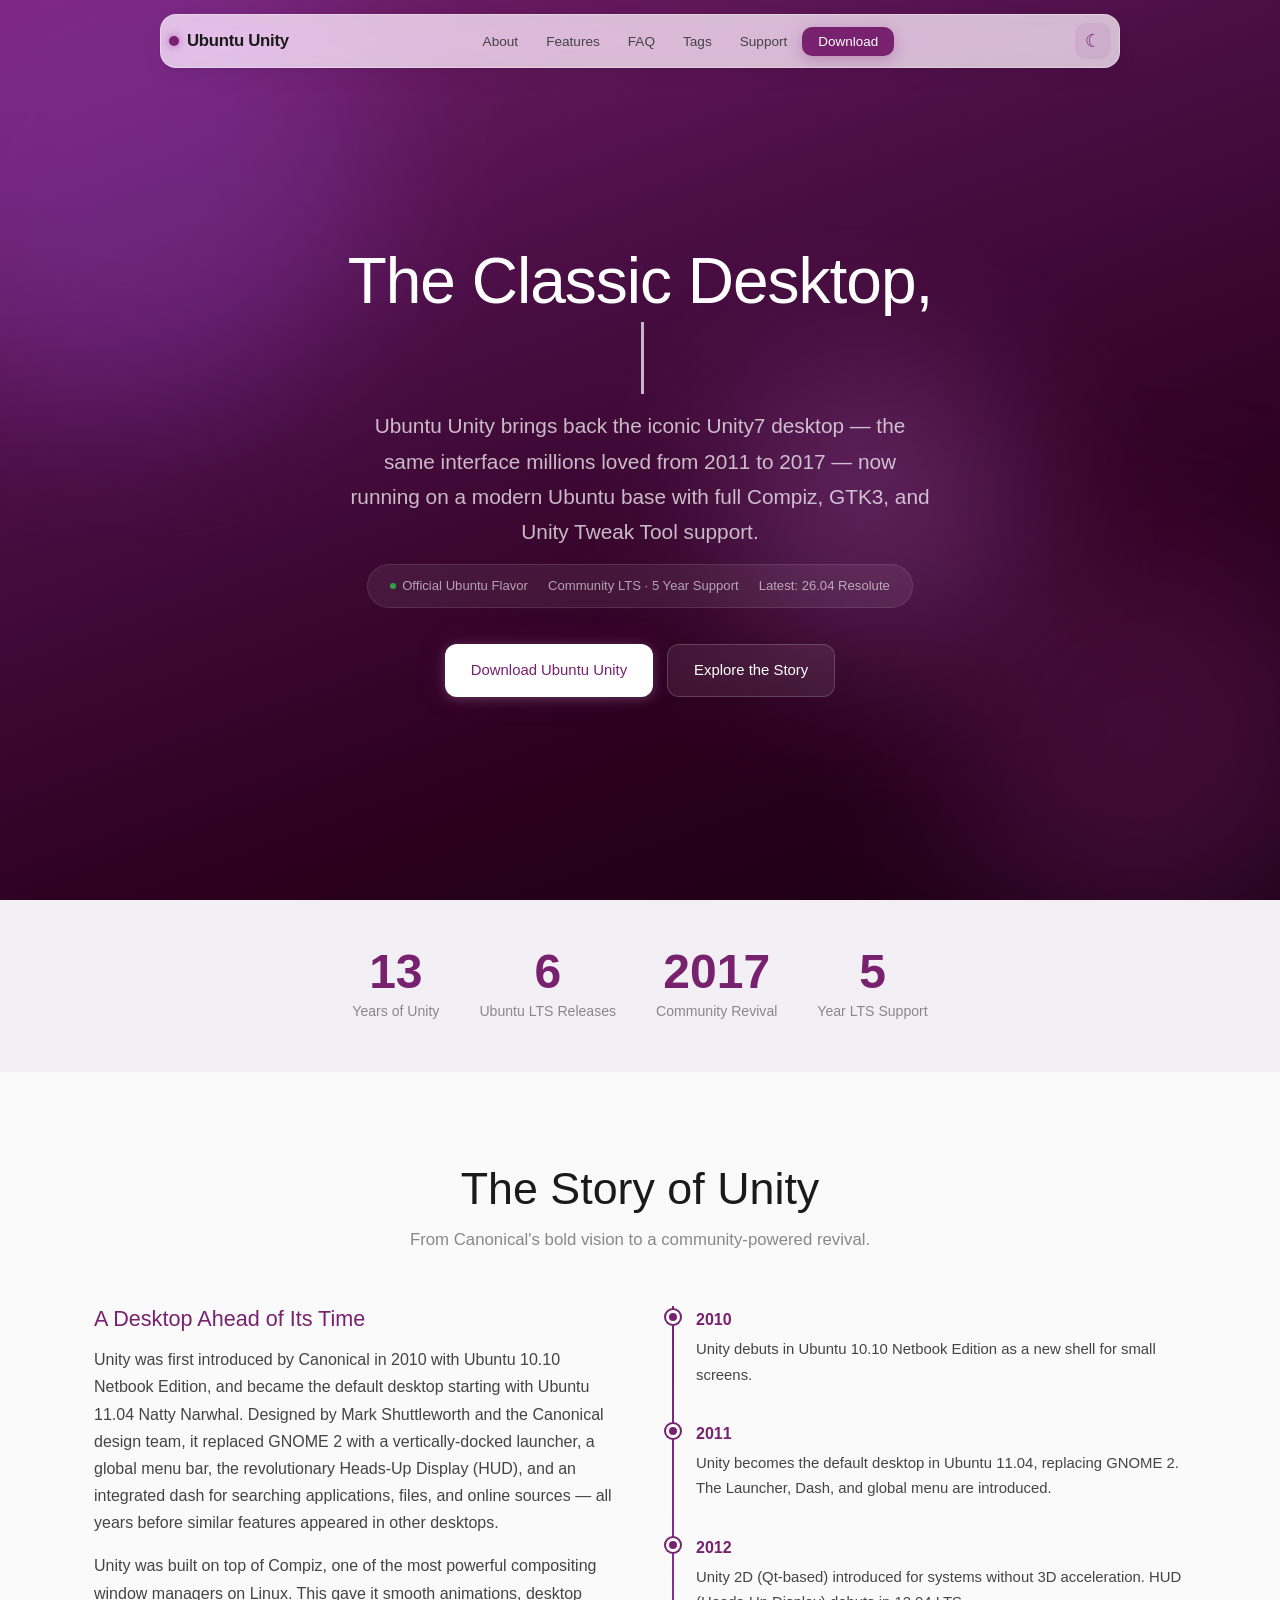
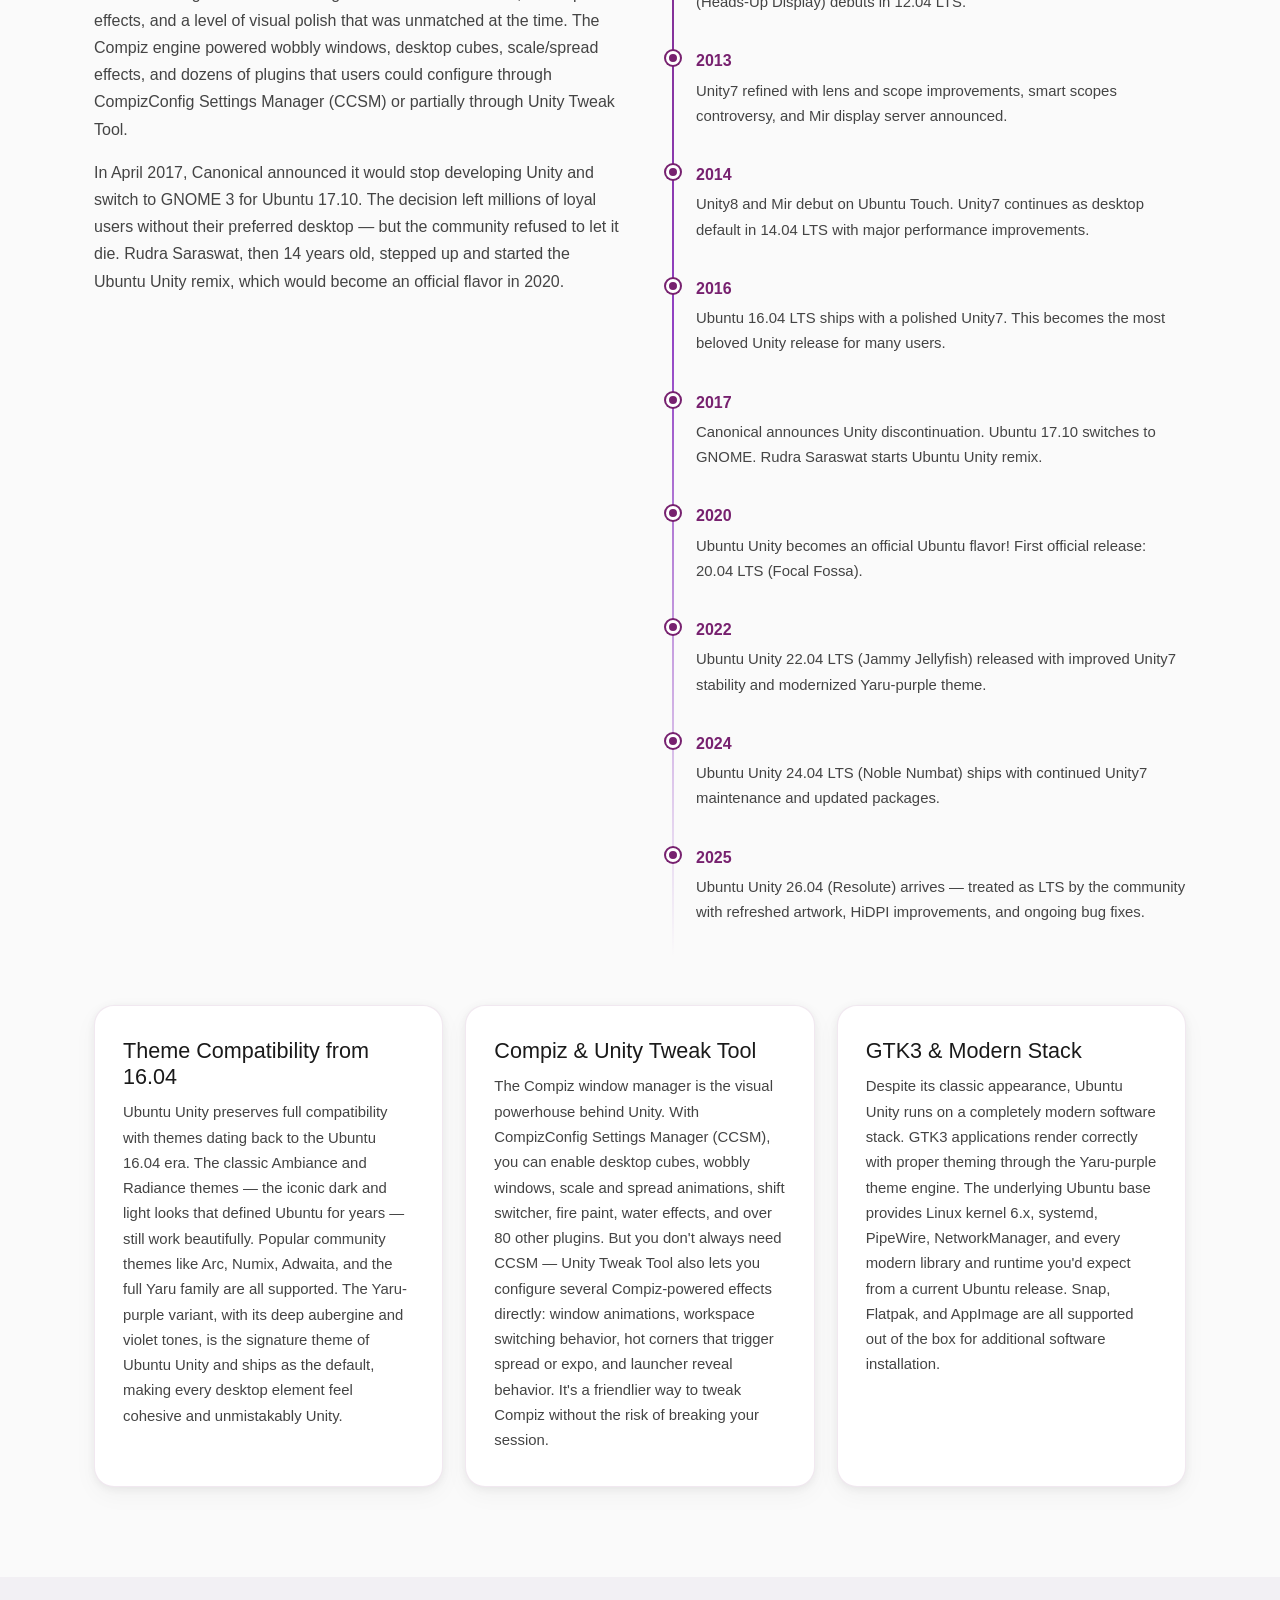
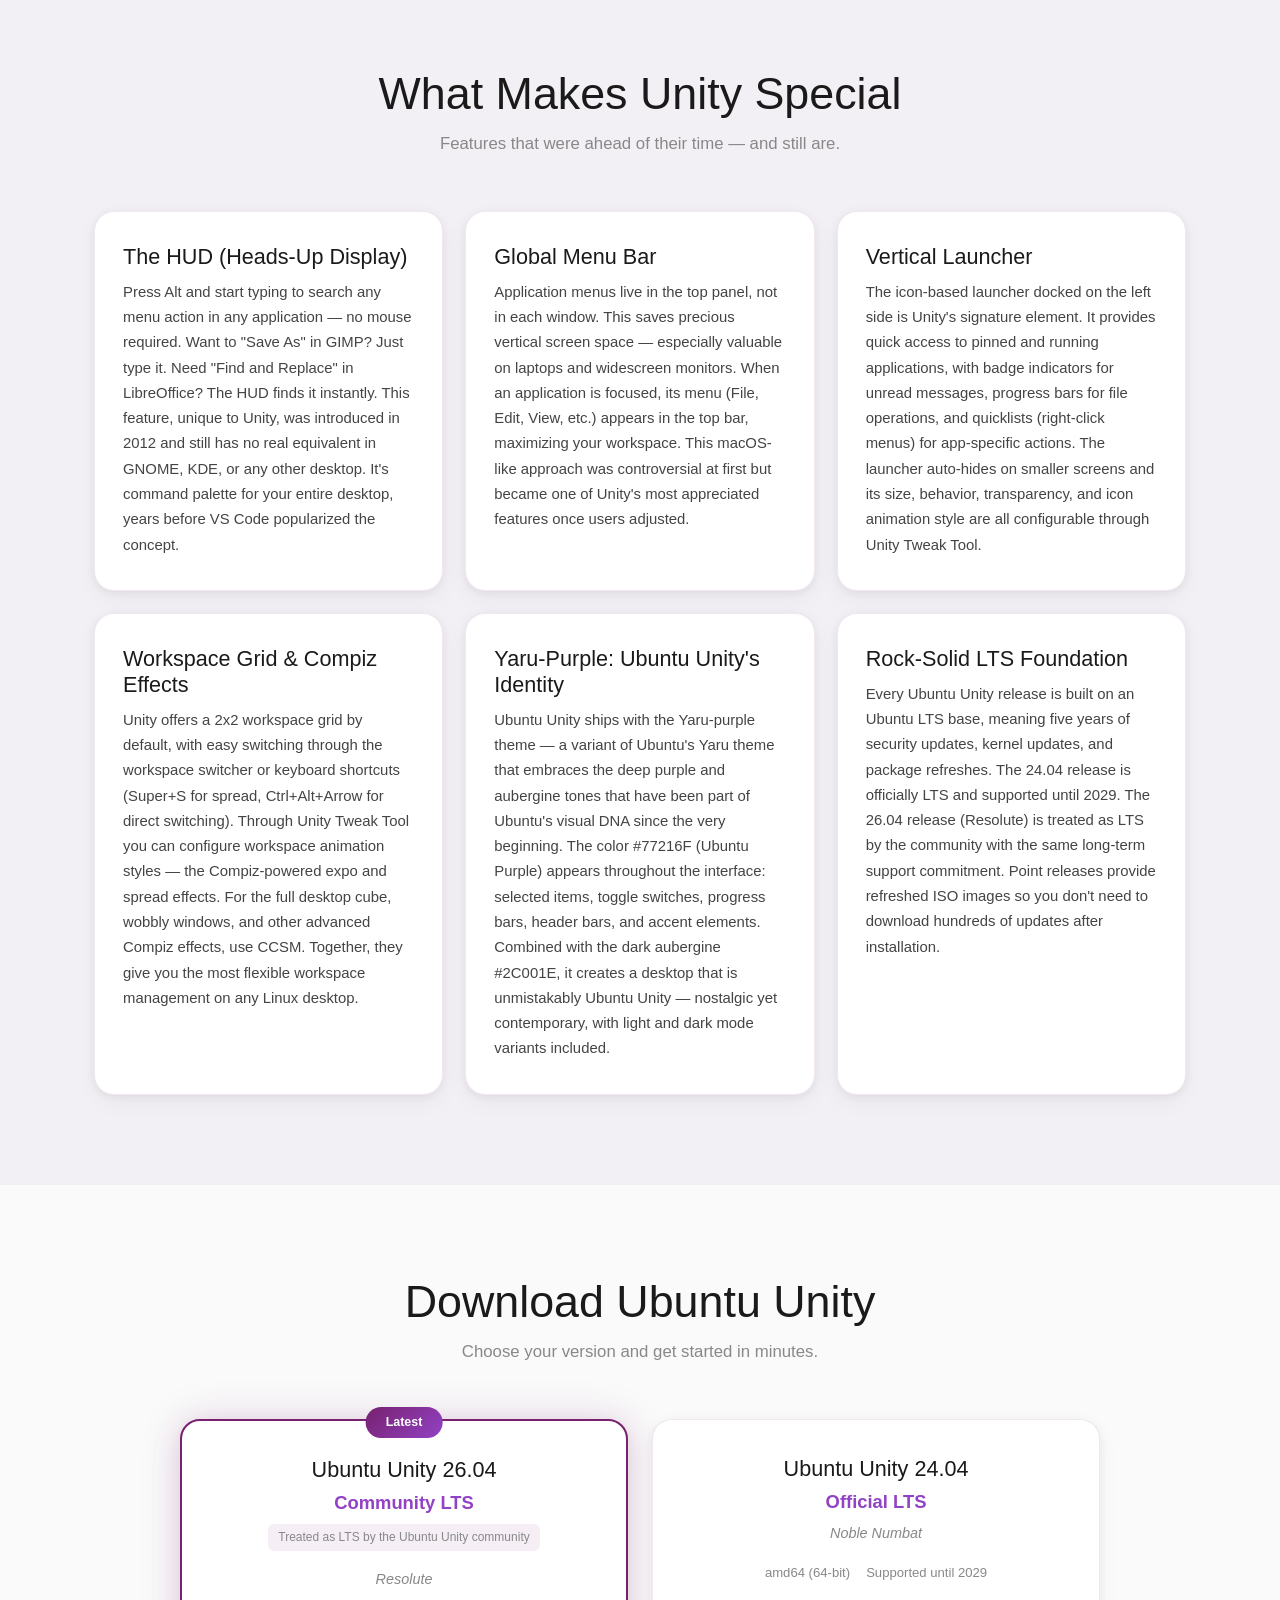
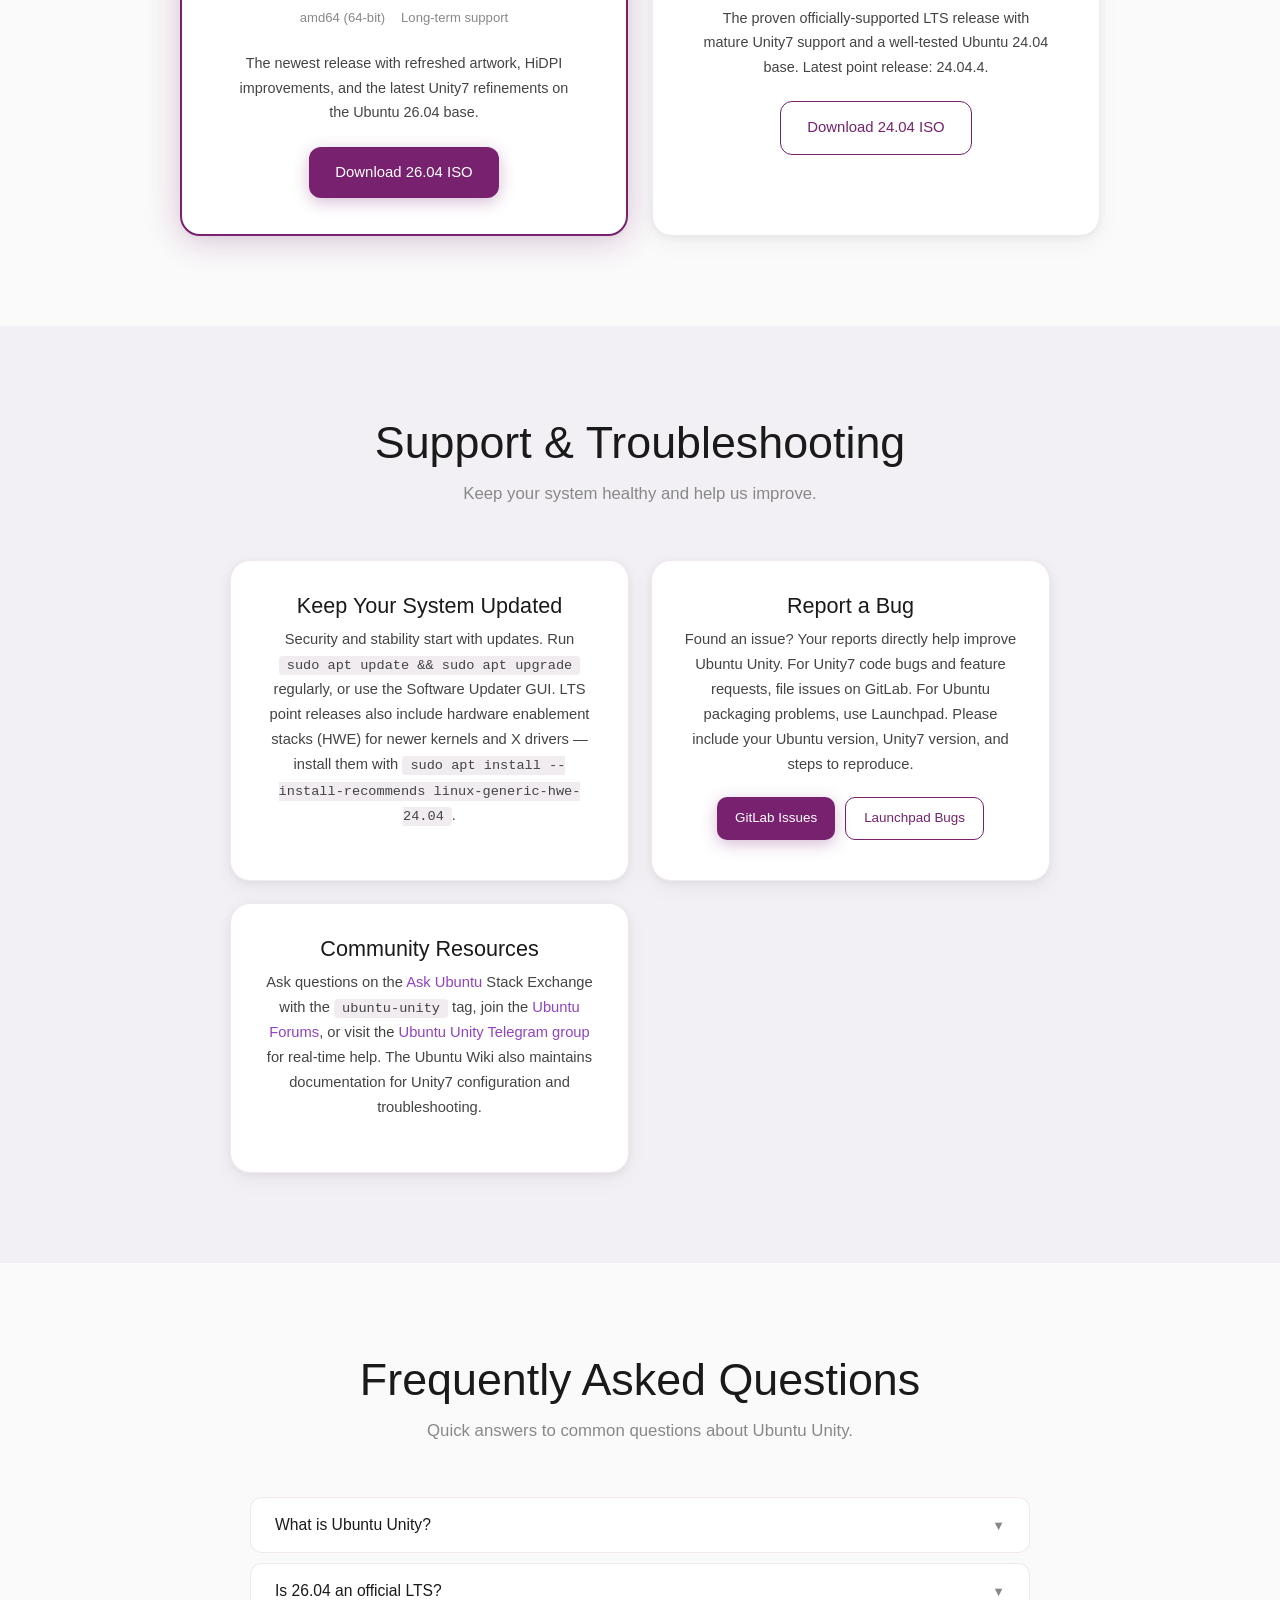
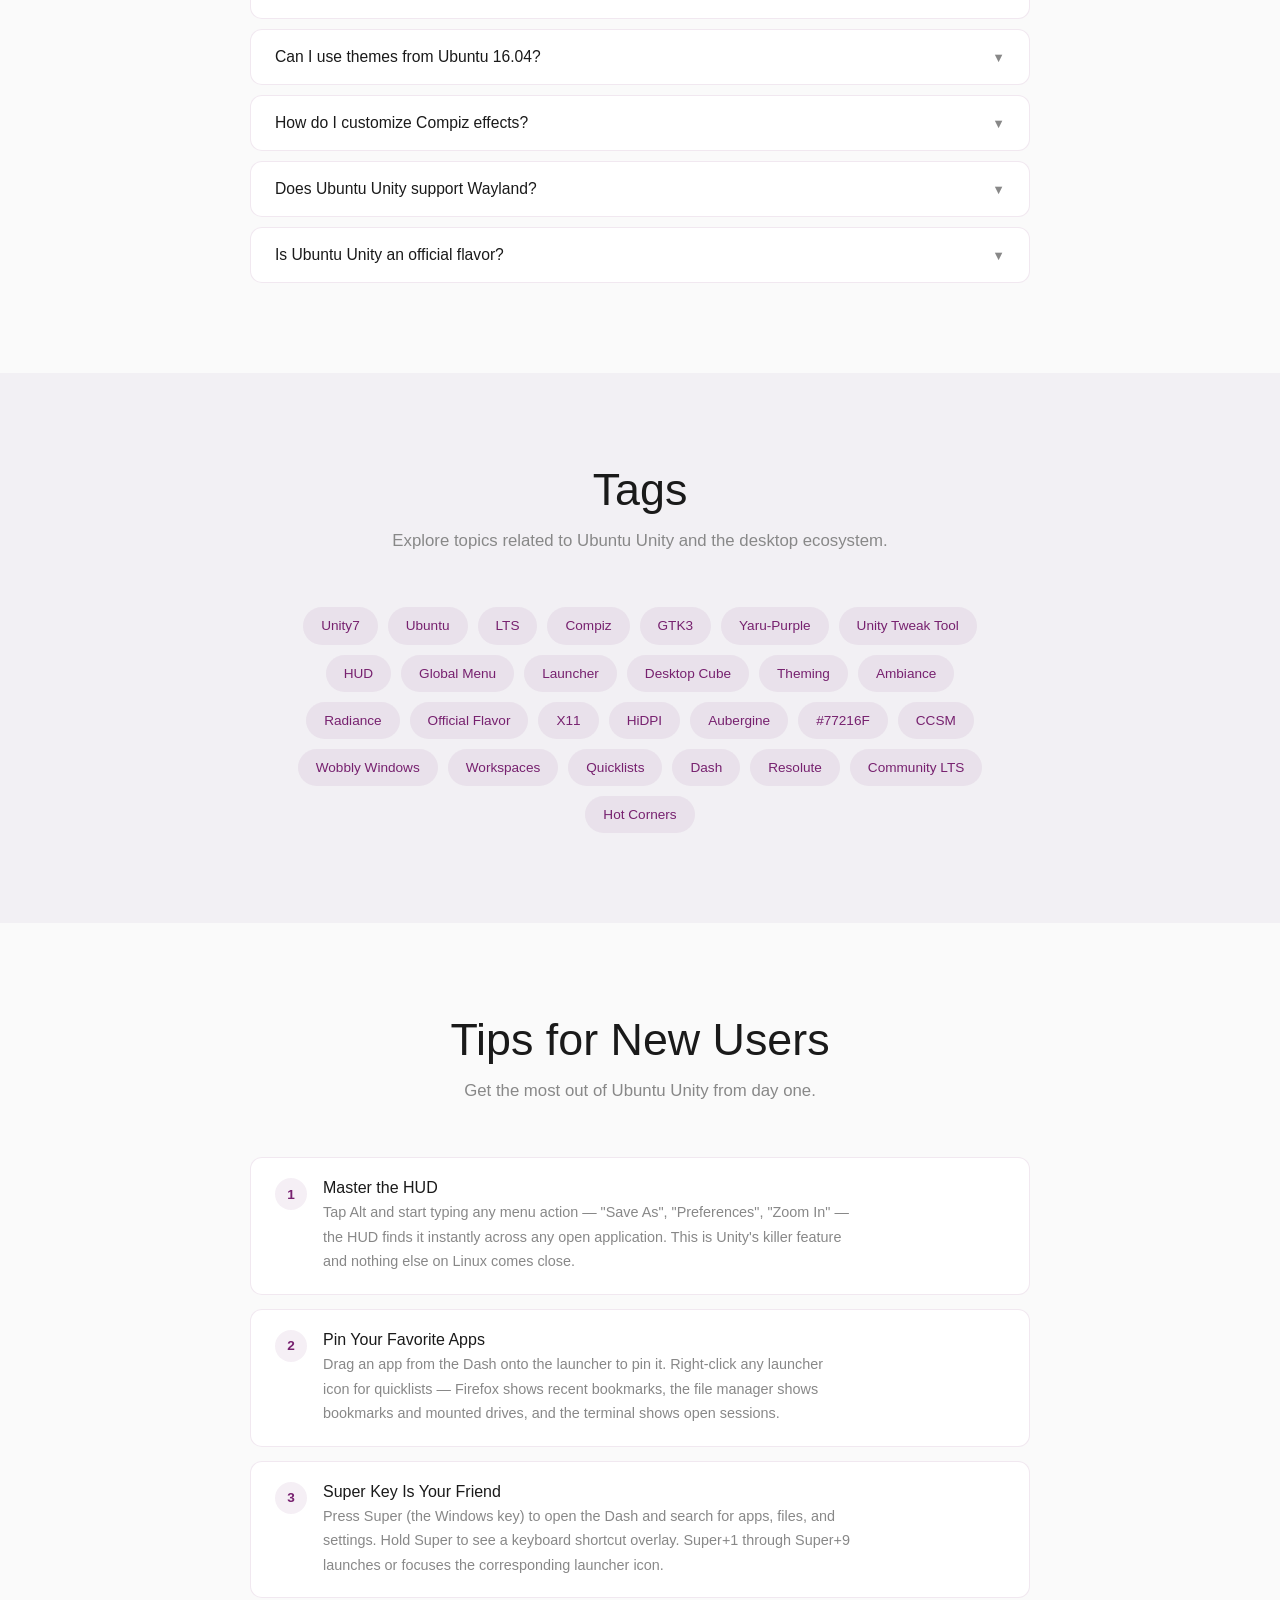
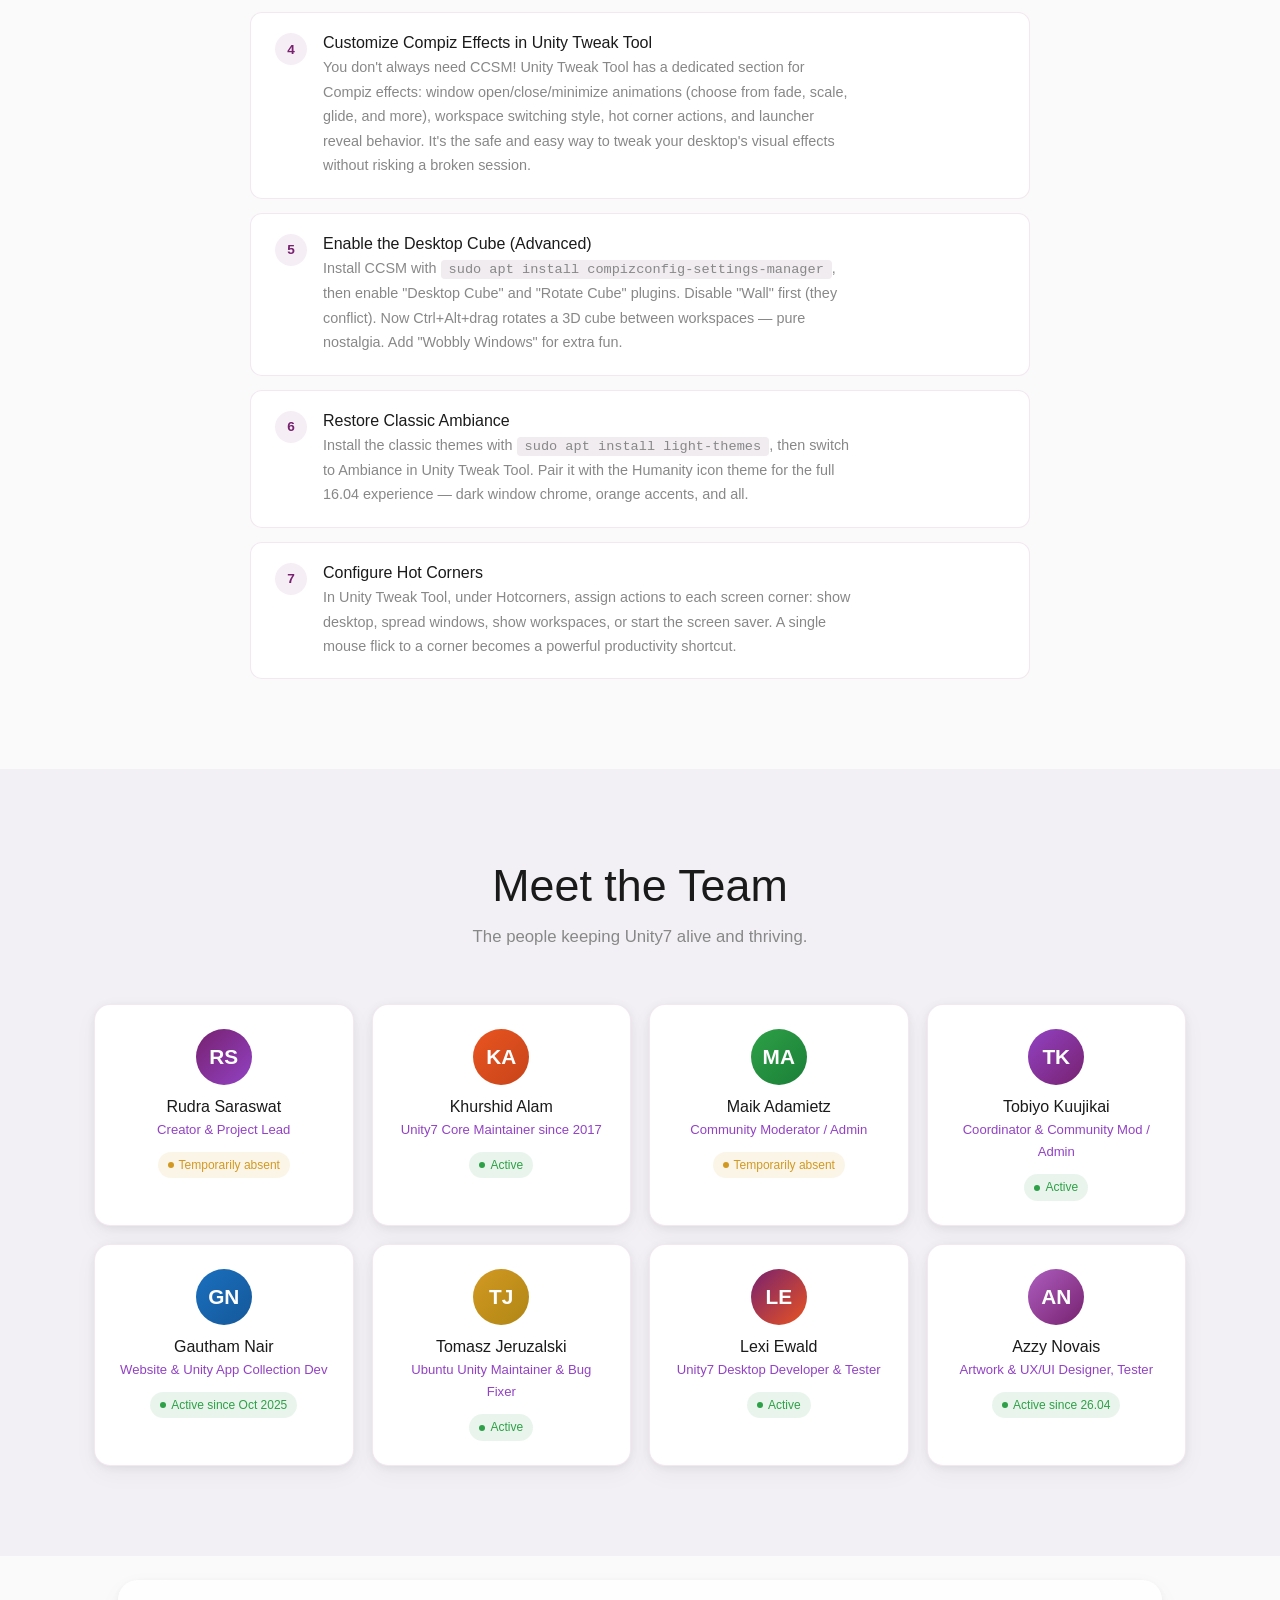
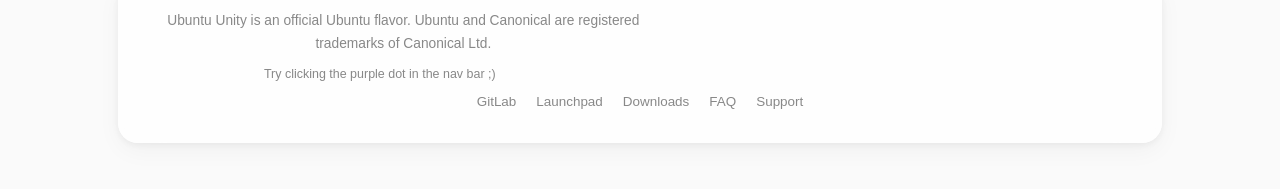
==== index.html @ 3478de90 "Add files via upload" ====
<!DOCTYPE html>
<html lang="en" data-theme="light">
<head>
<meta charset="UTF-8">
<meta name="viewport" content="width=device-width, initial-scale=1.0">
<title>Ubuntu Unity — The Classic Desktop, Reborn</title>
<style>
/* ========== RESET & VARIABLES ========== */
*,*::before,*::after{margin:0;padding:0;box-sizing:border-box}
:root{
  --purple:#77216F;--purple-dark:#5E1757;--purple-light:#9242C4;--purple-glow:#AD5EBF;
  --aubergine:#2C001E;--orange:#E95420;--orange-dark:#C7441A;
  --bg:#FAFAFA;--bg2:#F2F0F4;--surface:#FFFFFF;--surface-hover:#F8F4F8;
  --nav-bg:rgba(255,255,255,0.72);--hero-bg:linear-gradient(160deg,#77216F 0%,#4A0E44 35%,#2C001E 70%,#1a0012 100%);
  --text:#1A1A1A;--text2:#444;--text-muted:#888;--text-on-dark:#fff;
  --border:rgba(119,33,111,0.1);--border-strong:rgba(119,33,111,0.22);
  --shadow:0 2px 8px rgba(0,0,0,0.06),0 8px 24px rgba(0,0,0,0.04);
  --shadow-float:0 8px 32px rgba(119,33,111,0.1),0 2px 8px rgba(0,0,0,0.04);
  --shadow-glow:0 0 40px rgba(119,33,111,0.15);
  --code-bg:#F0ECF0;--tag-bg:rgba(119,33,111,0.07);--tag-text:#77216F;
  --glass:saturate(180%) blur(20px);--glass-border:rgba(255,255,255,0.3);
  --radius:20px;--radius-sm:12px;
}
[data-theme="dark"]{
  --bg:#1A1A1A;--bg2:#222;--surface:#2A2A2A;--surface-hover:#332A33;
  --nav-bg:rgba(26,26,26,0.78);
  --text:#F0F0F0;--text2:#B0B0B0;--text-muted:#777;
  --border:rgba(173,94,191,0.12);--border-strong:rgba(173,94,191,0.25);
  --shadow:0 2px 8px rgba(0,0,0,0.2),0 8px 24px rgba(0,0,0,0.15);
  --shadow-float:0 8px 32px rgba(0,0,0,0.3),0 2px 8px rgba(0,0,0,0.15);
  --shadow-glow:0 0 50px rgba(119,33,111,0.2);
  --code-bg:#3A2A3A;--tag-bg:rgba(173,94,191,0.1);--tag-text:#AD5EBF;
  --glass-border:rgba(255,255,255,0.08);
}
html{scroll-behavior:smooth;scrollbar-width:thin;scrollbar-color:var(--purple-glow) transparent}
body{
  font-family:'Ubuntu',-apple-system,BlinkMacSystemFont,'Segoe UI',Roboto,Oxygen,sans-serif;
  background:var(--bg);color:var(--text);line-height:1.7;
  transition:background .35s,color .35s;-webkit-font-smoothing:antialiased;overflow-x:hidden;
}
h1,h2,h3,h4{font-weight:500;line-height:1.2;color:var(--text)}
h1{font-size:clamp(2.4rem,6vw,4rem)}
h2{font-size:clamp(1.8rem,4vw,2.8rem)}
h3{font-size:clamp(1.1rem,2.2vw,1.35rem)}
p{color:var(--text2);max-width:66ch}
a{color:var(--purple-light);text-decoration:none;transition:color .2s}
a:hover{color:var(--purple-glow)}
::selection{background:rgba(119,33,111,0.18)}

/* ========== FLOATING NAV ========== */
.nav{
  position:fixed;top:14px;left:50%;transform:translateX(-50%);z-index:100;
  width:calc(100% - 32px);max-width:960px;
  background:var(--nav-bg);backdrop-filter:var(--glass);-webkit-backdrop-filter:var(--glass);
  border:1px solid var(--glass-border);border-radius:16px;
  padding:0 8px;height:54px;display:flex;align-items:center;justify-content:space-between;
  box-shadow:var(--shadow);transition:all .35s;
}
.nav.scrolled{box-shadow:var(--shadow-float)}
.nav-brand{display:flex;align-items:center;gap:8px;font-weight:600;font-size:1.05rem;color:var(--text);letter-spacing:-.3px;cursor:pointer}
.nav-brand-dot{width:10px;height:10px;border-radius:50%;background:var(--purple);box-shadow:0 0 8px var(--purple-glow);transition:transform .3s,box-shadow .3s}
.nav-brand:hover .nav-brand-dot{transform:scale(1.5);box-shadow:0 0 16px var(--purple-glow)}
.nav-links{display:flex;align-items:center;gap:2px;list-style:none}
.nav-links a{padding:7px 13px;border-radius:10px;font-size:.85rem;color:var(--text2);transition:all .2s}
.nav-links a:hover,.nav-links a.active{background:var(--tag-bg);color:var(--purple)}
.nav-actions{display:flex;align-items:center;gap:6px}
.theme-btn{
  width:36px;height:36px;border:none;border-radius:10px;
  background:var(--tag-bg);color:var(--purple);cursor:pointer;
  display:flex;align-items:center;justify-content:center;font-size:1.1rem;
  transition:all .25s;
}
.theme-btn:hover{background:var(--border-strong);transform:scale(1.08)}
.mobile-btn{
  display:none;width:36px;height:36px;border:none;border-radius:10px;
  background:var(--tag-bg);color:var(--purple);cursor:pointer;
  align-items:center;justify-content:center;font-size:1.2rem;
}
.mob-menu{
  display:none;position:fixed;top:72px;left:16px;right:16px;
  background:var(--nav-bg);backdrop-filter:var(--glass);-webkit-backdrop-filter:var(--glass);
  border:1px solid var(--glass-border);border-radius:16px;z-index:99;
  padding:16px;gap:4px;flex-direction:column;
  animation:slideUp .3s ease;
}
.mob-menu.open{display:flex}
@keyframes slideUp{from{opacity:0;transform:translateY(-10px)}to{opacity:1;transform:translateY(0)}}
.mob-menu a{padding:12px 14px;border-radius:10px;font-size:1rem;color:var(--text2)}
.mob-menu a:hover{background:var(--tag-bg);color:var(--purple)}

/* ========== HERO ========== */
.hero{
  min-height:100vh;display:flex;align-items:center;justify-content:center;
  background:var(--hero-bg);padding:120px 24px 80px;position:relative;overflow:hidden;
}
.hero-orb{
  position:absolute;border-radius:50%;pointer-events:none;filter:blur(80px);opacity:.35;
}
.hero-orb.a{width:500px;height:500px;background:var(--purple-light);top:-10%;left:-10%;animation:orbFloat 18s ease-in-out infinite}
.hero-orb.b{width:400px;height:400px;background:#77216F;bottom:-5%;right:-5%;animation:orbFloat 22s ease-in-out infinite reverse}
.hero-orb.c{width:300px;height:300px;background:var(--purple-glow);top:40%;right:20%;animation:orbFloat 15s ease-in-out infinite 3s}
@keyframes orbFloat{0%,100%{transform:translate(0,0)}25%{transform:translate(30px,-40px)}50%{transform:translate(-20px,30px)}75%{transform:translate(40px,20px)}}
.hero-content{position:relative;z-index:2;text-align:center;max-width:780px}
.hero h1{color:#fff;margin-bottom:12px;font-weight:300;letter-spacing:-1px}
.hero h1 .typed-text{font-weight:700;border-right:3px solid rgba(255,255,255,.7);padding-right:4px;animation:blink 1s step-end infinite}
@keyframes blink{50%{border-color:transparent}}
.hero-sub{font-size:clamp(1.05rem,2.4vw,1.3rem);color:rgba(255,255,255,.72);margin-bottom:14px;max-width:580px;margin-left:auto;margin-right:auto}
.hero-meta{display:inline-flex;gap:20px;padding:10px 22px;background:rgba(255,255,255,.07);border:1px solid rgba(255,255,255,.1);border-radius:40px;margin-bottom:36px;backdrop-filter:blur(8px)}
.hero-meta span{font-size:.82rem;color:rgba(255,255,255,.6);display:flex;align-items:center;gap:6px}
.hero-meta-dot{width:6px;height:6px;border-radius:50%;background:#2EA047}
.hero-btns{display:flex;gap:14px;justify-content:center;flex-wrap:wrap}
.btn{
  display:inline-flex;align-items:center;gap:8px;padding:13px 26px;border-radius:12px;
  font-size:.93rem;font-weight:500;border:none;cursor:pointer;transition:all .25s;
  text-decoration:none;font-family:inherit;
}
.btn-glow{
  background:#fff;color:var(--purple);box-shadow:0 2px 12px rgba(255,255,255,.2),0 0 30px rgba(119,33,111,.2);
}
.btn-glow:hover{transform:translateY(-2px);box-shadow:0 4px 20px rgba(255,255,255,.3),0 0 50px rgba(119,33,111,.3);color:var(--purple)}
.btn-glass{
  background:rgba(255,255,255,.08);color:#fff;border:1px solid rgba(255,255,255,.18);
  backdrop-filter:blur(6px);
}
.btn-glass:hover{background:rgba(255,255,255,.16);transform:translateY(-2px);color:#fff}
.btn-purple{background:var(--purple);color:#fff;box-shadow:0 4px 16px rgba(119,33,111,.3)}
.btn-purple:hover{background:var(--purple-dark);transform:translateY(-2px);color:#fff}
.btn-outline{background:transparent;color:var(--purple);border:1.5px solid var(--purple)}
.btn-outline:hover{background:var(--tag-bg);transform:translateY(-2px);color:var(--purple)}
.btn-sm{padding:9px 18px;font-size:.84rem;border-radius:10px}

/* ========== FLOATING SECTION HELPER ========== */
.section{padding:90px 24px;max-width:1140px;margin:0 auto}
.section-header{text-align:center;margin-bottom:52px}
.section-header h2{margin-bottom:10px}
.section-header p{margin:0 auto;color:var(--text-muted);font-size:1.05rem}
.section-alt{background:var(--bg2);transition:background .35s}

/* ========== FLOATING CARDS ========== */
.float-card{
  background:var(--surface);border:1px solid var(--border);border-radius:var(--radius);
  padding:32px 28px;transition:all .3s;position:relative;
  box-shadow:var(--shadow);
}
.float-card:hover{
  transform:translateY(-4px);box-shadow:var(--shadow-float);border-color:var(--border-strong);
}
.float-card .card-accent{
  position:absolute;top:0;left:24px;right:24px;height:3px;border-radius:0 0 4px 4px;
  background:linear-gradient(90deg,var(--purple),var(--purple-light));opacity:0;transition:opacity .3s;
}
.float-card:hover .card-accent{opacity:1}
.float-card h3{margin-bottom:10px}
.float-card p{font-size:.93rem;line-height:1.7}
.grid3{display:grid;grid-template-columns:repeat(auto-fit,minmax(310px,1fr));gap:22px}

/* ========== STATS ========== */
.stats-row{
  display:flex;justify-content:center;gap:40px;flex-wrap:wrap;padding:48px 24px;
}
.stat{text-align:center;cursor:default;transition:transform .2s}
.stat:hover{transform:scale(1.1)}
.stat-num{font-size:clamp(2rem,5vw,3rem);font-weight:700;color:var(--purple);line-height:1}
.stat-label{font-size:.88rem;color:var(--text-muted);margin-top:4px}

/* ========== HISTORY TIMELINE ========== */
.timeline{max-width:720px;margin:0 auto;position:relative;padding-left:36px}
.timeline::before{content:'';position:absolute;left:12px;top:0;bottom:0;width:2px;background:linear-gradient(180deg,var(--purple),var(--purple-light),transparent)}
.tl-item{position:relative;margin-bottom:32px;transition:transform .2s}
.tl-item:hover{transform:translateX(4px)}
.tl-dot{position:absolute;left:-30px;top:4px;width:14px;height:14px;border-radius:50%;background:var(--purple);border:3px solid var(--surface);box-shadow:0 0 0 2px var(--purple);transition:box-shadow .2s}
.tl-item:hover .tl-dot{box-shadow:0 0 0 3px var(--purple),0 0 12px var(--purple-glow)}
.tl-year{font-weight:700;color:var(--purple);font-size:1rem;margin-bottom:4px}
.tl-item p{font-size:.93rem;color:var(--text2)}

/* ========== DOWNLOADS ========== */
.dl-cards{display:grid;grid-template-columns:repeat(auto-fit,minmax(340px,1fr));gap:24px;max-width:920px;margin:0 auto}
.dl-card{
  background:var(--surface);border:1px solid var(--border);border-radius:var(--radius);
  padding:36px 32px;text-align:center;transition:all .3s;position:relative;
  box-shadow:var(--shadow);
}
.dl-card.featured{
  border-color:var(--purple);border-width:2px;
  box-shadow:var(--shadow-glow),var(--shadow-float);
}
.dl-card.featured .dl-badge{
  position:absolute;top:-14px;left:50%;transform:translateX(-50%);
  background:linear-gradient(135deg,var(--purple),var(--purple-light));color:#fff;
  padding:5px 20px;border-radius:20px;font-size:.78rem;font-weight:600;white-space:nowrap;
}
.dl-card h3{margin-bottom:4px}
.dl-card .ver{color:var(--purple-light);font-weight:600;font-size:1.15rem;margin-bottom:4px}
.dl-card .code{color:var(--text-muted);font-size:.9rem;margin-bottom:16px;font-style:italic}
.dl-card .meta{display:flex;gap:16px;justify-content:center;margin-bottom:22px;flex-wrap:wrap}
.dl-card .meta span{font-size:.82rem;color:var(--text-muted);display:flex;align-items:center;gap:4px}
.dl-card .note{display:inline-block;font-size:.75rem;color:var(--text-muted);background:var(--tag-bg);padding:3px 10px;border-radius:6px;margin-bottom:16px}

/* ========== SUPPORT ========== */
.sup-grid{display:grid;grid-template-columns:repeat(auto-fit,minmax(300px,1fr));gap:22px;max-width:820px;margin:0 auto}
.sup-card{
  background:var(--surface);border:1px solid var(--border);border-radius:var(--radius);
  padding:32px;text-align:center;transition:all .3s;box-shadow:var(--shadow);
}
.sup-card:hover{transform:translateY(-4px);box-shadow:var(--shadow-float);border-color:var(--border-strong)}
.sup-card h3{margin-bottom:8px}
.sup-card p{font-size:.92rem;margin-bottom:20px}

/* ========== TIPS ========== */
.tips{max-width:780px;margin:0 auto;display:flex;flex-direction:column;gap:14px}
.tip{
  background:var(--surface);border:1px solid var(--border);border-radius:var(--radius-sm);
  padding:20px 24px;display:flex;gap:16px;align-items:flex-start;transition:all .25s;
}
.tip:hover{border-color:var(--border-strong);box-shadow:var(--shadow-float);transform:translateX(4px)}
.tip-n{
  width:32px;height:32px;border-radius:50%;flex-shrink:0;
  background:var(--tag-bg);color:var(--purple);display:flex;align-items:center;justify-content:center;
  font-size:.85rem;font-weight:700;
}
.tip h4{margin-bottom:3px;font-size:1rem}
.tip p{font-size:.9rem;color:var(--text-muted)}
code{background:var(--code-bg);padding:2px 8px;border-radius:4px;font-size:.85rem;font-family:'Ubuntu Mono',monospace}

/* ========== TEAM ========== */
.team-grid{display:grid;grid-template-columns:repeat(auto-fill,minmax(250px,1fr));gap:18px}
.team-card{
  background:var(--surface);border:1px solid var(--border);border-radius:16px;
  padding:24px;text-align:center;transition:all .3s;box-shadow:var(--shadow);
}
.team-card:hover{border-color:var(--border-strong);box-shadow:var(--shadow-float);transform:translateY(-3px)}
.team-av{
  width:56px;height:56px;border-radius:50%;margin:0 auto 12px;
  display:flex;align-items:center;justify-content:center;
  font-size:1.3rem;font-weight:700;color:#fff;transition:transform .3s;
}
.team-card:hover .team-av{transform:rotate(10deg) scale(1.08)}
.team-card h4{margin-bottom:3px;font-size:1rem}
.team-card .role{font-size:.82rem;color:var(--purple-light);margin-bottom:8px}
.status{display:inline-flex;align-items:center;gap:5px;font-size:.75rem;padding:3px 10px;border-radius:20px}
.status.on{background:rgba(46,160,67,.1);color:#2EA047}
.status.off{background:rgba(210,153,34,.1);color:#D29922}
.status::before{content:'';width:6px;height:6px;border-radius:50%;background:currentColor;animation:pulse 2s infinite}
@keyframes pulse{0%,100%{opacity:1}50%{opacity:.4}}

/* ========== FAQ ========== */
.faq-list{max-width:780px;margin:0 auto;display:flex;flex-direction:column;gap:10px}
.faq-item{background:var(--surface);border:1px solid var(--border);border-radius:var(--radius-sm);overflow:hidden;transition:all .2s}
.faq-item.open{border-color:var(--border-strong)}
.faq-q{
  display:flex;justify-content:space-between;align-items:center;
  padding:18px 24px;cursor:pointer;font-weight:500;font-size:.98rem;
  color:var(--text);background:none;border:none;width:100%;text-align:left;font-family:inherit;
}
.faq-q:hover{color:var(--purple)}
.faq-q .chevron{font-size:.8rem;transition:transform .3s;color:var(--text-muted)}
.faq-item.open .chevron{transform:rotate(180deg)}
.faq-a{max-height:0;overflow:hidden;transition:max-height .4s ease}
.faq-item.open .faq-a{max-height:500px}
.faq-a-inner{padding:0 24px 18px;font-size:.93rem;color:var(--text2);line-height:1.75}

/* ========== TAGS ========== */
.tags{display:flex;flex-wrap:wrap;gap:10px;justify-content:center;max-width:700px;margin:0 auto}
.tag{
  padding:7px 18px;border-radius:20px;font-size:.85rem;
  background:var(--tag-bg);color:var(--tag-text);font-weight:500;
  transition:all .2s;cursor:default;user-select:none;
}
.tag:hover{background:var(--border-strong);transform:translateY(-2px) scale(1.05)}

/* ========== FUN: CONFETTI CANVAS ========== */
.confetti-canvas{position:fixed;top:0;left:0;width:100%;height:100%;pointer-events:none;z-index:200}

/* ========== FUN: EASTER EGG TOAST ========== */
.toast{
  position:fixed;bottom:80px;left:50%;transform:translateX(-50%) translateY(20px);
  background:var(--surface);border:1px solid var(--purple);border-radius:14px;
  padding:14px 24px;box-shadow:var(--shadow-float),var(--shadow-glow);
  z-index:150;opacity:0;pointer-events:none;transition:all .4s;font-size:.92rem;
  color:var(--purple);font-weight:500;max-width:360px;text-align:center;
}
.toast.show{opacity:1;transform:translateX(-50%) translateY(0);pointer-events:auto}

/* ========== FUN: SPARKLE CURSOR ========== */
.sparkle{
  position:fixed;width:6px;height:6px;border-radius:50%;pointer-events:none;z-index:9999;
  background:var(--purple);opacity:0;animation:sparkleAnim .6s ease forwards;
}
@keyframes sparkleAnim{0%{opacity:1;transform:scale(1)}100%{opacity:0;transform:scale(0) translateY(-20px)}}

/* ========== FUN: TILT CARD ========== */
.tilt-wrap{perspective:800px}
.tilt-inner{transition:transform .15s ease}

/* ========== FLOATING FOOTER ========== */
.footer-float{
  margin:24px;bottom:0;
  background:var(--nav-bg);backdrop-filter:var(--glass);-webkit-backdrop-filter:var(--glass);
  border:1px solid var(--glass-border);border-radius:var(--radius);
  padding:28px 32px;text-align:center;transition:all .35s;box-shadow:var(--shadow);
}
.footer-float p{font-size:.86rem;color:var(--text-muted);margin-bottom:8px}
.footer-links{display:flex;gap:20px;justify-content:center;flex-wrap:wrap}
.footer-links a{font-size:.84rem;color:var(--text-muted)}
.footer-links a:hover{color:var(--purple)}

/* ========== BACK TO TOP ========== */
.btt{
  position:fixed;bottom:28px;right:28px;z-index:50;
  width:46px;height:46px;border-radius:50%;
  background:var(--purple);color:#fff;border:none;cursor:pointer;
  display:flex;align-items:center;justify-content:center;font-size:1.2rem;
  opacity:0;pointer-events:none;transition:all .3s;
  box-shadow:0 4px 16px rgba(119,33,111,.35);
}
.btt.show{opacity:1;pointer-events:auto}
.btt:hover{transform:translateY(-3px);box-shadow:0 6px 24px rgba(119,33,111,.4)}

/* ========== SCROLL ANIM ========== */
.reveal{opacity:0;transform:translateY(20px);transition:opacity .5s ease,transform .5s ease}
.reveal.vis{opacity:1;transform:translateY(0)}
.reveal{animation:revealFallback 0s .8s forwards}
.reveal.vis{animation:none}
@keyframes revealFallback{to{opacity:1;transform:translateY(0)}}

/* ========== RESPONSIVE ========== */
@media(max-width:768px){
  .nav-links{display:none}.mobile-btn{display:flex}
  .hero{min-height:90vh;padding:100px 20px 60px}
  .section{padding:60px 18px}
  .grid3,.dl-cards{grid-template-columns:1fr}
  .team-grid{grid-template-columns:1fr 1fr}
  .hero-btns{flex-direction:column;align-items:center}
  .btn{width:100%;max-width:280px;justify-content:center}
  .stats-row{gap:24px}
  .hero-meta{flex-direction:column;gap:8px;padding:10px 16px}
  .footer-float{margin:12px;border-radius:16px}
  .nav{width:calc(100% - 20px);top:10px}
}
@media(max-width:480px){.team-grid{grid-template-columns:1fr}}
</style>
</head>
<body>

<!-- ===== FLOATING NAV ===== -->
<nav class="nav" id="nav" role="navigation" aria-label="Main navigation">
  <a href="#" class="nav-brand" aria-label="Ubuntu Unity Home" id="navBrand">
    <span class="nav-brand-dot"></span> Ubuntu Unity
  </a>
  <ul class="nav-links">
    <li><a href="#about">About</a></li>
    <li><a href="#features">Features</a></li>
    <li><a href="#faq">FAQ</a></li>
    <li><a href="#tags">Tags</a></li>
    <li><a href="#support">Support</a></li>
    <li><a href="#download" class="btn-purple btn-sm" style="color:#fff;padding:7px 16px;border-radius:10px;font-size:.84rem">Download</a></li>
  </ul>
  <div class="nav-actions">
    <button class="theme-btn" id="themeToggle" aria-label="Toggle theme">&#9790;</button>
    <button class="mobile-btn" id="mobileBtn" aria-label="Menu">&#9776;</button>
  </div>
</nav>

<div class="mob-menu" id="mobMenu">
  <a href="#about" onclick="closeMob()">About</a>
  <a href="#features" onclick="closeMob()">Features</a>
  <a href="#faq" onclick="closeMob()">FAQ</a>
  <a href="#tags" onclick="closeMob()">Tags</a>
  <a href="#support" onclick="closeMob()">Support</a>
  <a href="#download" onclick="closeMob()">Downloads</a>
</div>

<!-- ===== HERO ===== -->
<section class="hero" id="hero">
  <div class="hero-orb a"></div>
  <div class="hero-orb b"></div>
  <div class="hero-orb c"></div>
  <div class="hero-content">
    <h1>The Classic Desktop,<br><span class="typed-text" id="typedText"></span></h1>
    <p class="hero-sub">Ubuntu Unity brings back the iconic Unity7 desktop — the same interface millions loved from 2011 to 2017 — now running on a modern Ubuntu base with full Compiz, GTK3, and Unity Tweak Tool support.</p>
    <div class="hero-meta">
      <span><span class="hero-meta-dot"></span> Official Ubuntu Flavor</span>
      <span>Community LTS &middot; 5 Year Support</span>
      <span>Latest: 26.04 Resolute</span>
    </div>
    <div class="hero-btns">
      <a href="#download" class="btn btn-glow">Download Ubuntu Unity</a>
      <a href="#about" class="btn btn-glass">Explore the Story</a>
    </div>
  </div>
</section>

<!-- ===== STATS ===== -->
<div style="background:var(--bg2);transition:background .35s">
<div class="stats-row">
  <div class="stat reveal" title="Unity has been around since 2010!"><div class="stat-num" data-count="13">0</div><div class="stat-label">Years of Unity</div></div>
  <div class="stat reveal"><div class="stat-num" data-count="6">0</div><div class="stat-label">Ubuntu LTS Releases</div></div>
  <div class="stat reveal"><div class="stat-num" data-count="2017">0</div><div class="stat-label">Community Revival</div></div>
  <div class="stat reveal"><div class="stat-num" data-count="5">0</div><div class="stat-label">Year LTS Support</div></div>
</div>
</div>

<!-- ===== ABOUT / HISTORY ===== -->
<section class="section" id="about">
  <div class="section-header reveal">
    <h2>The Story of Unity</h2>
    <p>From Canonical's bold vision to a community-powered revival.</p>
  </div>

  <div style="display:grid;grid-template-columns:1fr 1fr;gap:40px;align-items:start" class="reveal" id="aboutGrid">
    <div>
      <h3 style="margin-bottom:14px;color:var(--purple)">A Desktop Ahead of Its Time</h3>
      <p style="margin-bottom:16px">Unity was first introduced by Canonical in 2010 with Ubuntu 10.10 Netbook Edition, and became the default desktop starting with Ubuntu 11.04 Natty Narwhal. Designed by Mark Shuttleworth and the Canonical design team, it replaced GNOME 2 with a vertically-docked launcher, a global menu bar, the revolutionary Heads-Up Display (HUD), and an integrated dash for searching applications, files, and online sources — all years before similar features appeared in other desktops.</p>
      <p style="margin-bottom:16px">Unity was built on top of Compiz, one of the most powerful compositing window managers on Linux. This gave it smooth animations, desktop effects, and a level of visual polish that was unmatched at the time. The Compiz engine powered wobbly windows, desktop cubes, scale/spread effects, and dozens of plugins that users could configure through CompizConfig Settings Manager (CCSM) or partially through Unity Tweak Tool.</p>
      <p>In April 2017, Canonical announced it would stop developing Unity and switch to GNOME 3 for Ubuntu 17.10. The decision left millions of loyal users without their preferred desktop — but the community refused to let it die. Rudra Saraswat, then 14 years old, stepped up and started the Ubuntu Unity remix, which would become an official flavor in 2020.</p>
    </div>
    <div class="timeline">
      <div class="tl-item"><div class="tl-dot"></div><div class="tl-year">2010</div><p>Unity debuts in Ubuntu 10.10 Netbook Edition as a new shell for small screens.</p></div>
      <div class="tl-item"><div class="tl-dot"></div><div class="tl-year">2011</div><p>Unity becomes the default desktop in Ubuntu 11.04, replacing GNOME 2. The Launcher, Dash, and global menu are introduced.</p></div>
      <div class="tl-item"><div class="tl-dot"></div><div class="tl-year">2012</div><p>Unity 2D (Qt-based) introduced for systems without 3D acceleration. HUD (Heads-Up Display) debuts in 12.04 LTS.</p></div>
      <div class="tl-item"><div class="tl-dot"></div><div class="tl-year">2013</div><p>Unity7 refined with lens and scope improvements, smart scopes controversy, and Mir display server announced.</p></div>
      <div class="tl-item"><div class="tl-dot"></div><div class="tl-year">2014</div><p>Unity8 and Mir debut on Ubuntu Touch. Unity7 continues as desktop default in 14.04 LTS with major performance improvements.</p></div>
      <div class="tl-item"><div class="tl-dot"></div><div class="tl-year">2016</div><p>Ubuntu 16.04 LTS ships with a polished Unity7. This becomes the most beloved Unity release for many users.</p></div>
      <div class="tl-item"><div class="tl-dot"></div><div class="tl-year">2017</div><p>Canonical announces Unity discontinuation. Ubuntu 17.10 switches to GNOME. Rudra Saraswat starts Ubuntu Unity remix.</p></div>
      <div class="tl-item"><div class="tl-dot"></div><div class="tl-year">2020</div><p>Ubuntu Unity becomes an official Ubuntu flavor! First official release: 20.04 LTS (Focal Fossa).</p></div>
      <div class="tl-item"><div class="tl-dot"></div><div class="tl-year">2022</div><p>Ubuntu Unity 22.04 LTS (Jammy Jellyfish) released with improved Unity7 stability and modernized Yaru-purple theme.</p></div>
      <div class="tl-item"><div class="tl-dot"></div><div class="tl-year">2024</div><p>Ubuntu Unity 24.04 LTS (Noble Numbat) ships with continued Unity7 maintenance and updated packages.</p></div>
      <div class="tl-item"><div class="tl-dot"></div><div class="tl-year">2025</div><p>Ubuntu Unity 26.04 (Resolute) arrives — treated as LTS by the community with refreshed artwork, HiDPI improvements, and ongoing bug fixes.</p></div>
    </div>
  </div>

  <div class="grid3 reveal" style="margin-top:48px">
    <div class="float-card">
      <div class="card-accent"></div>
      <h3>Theme Compatibility from 16.04</h3>
      <p>Ubuntu Unity preserves full compatibility with themes dating back to the Ubuntu 16.04 era. The classic Ambiance and Radiance themes — the iconic dark and light looks that defined Ubuntu for years — still work beautifully. Popular community themes like Arc, Numix, Adwaita, and the full Yaru family are all supported. The Yaru-purple variant, with its deep aubergine and violet tones, is the signature theme of Ubuntu Unity and ships as the default, making every desktop element feel cohesive and unmistakably Unity.</p>
    </div>
    <div class="float-card">
      <div class="card-accent"></div>
      <h3>Compiz &amp; Unity Tweak Tool</h3>
      <p>The Compiz window manager is the visual powerhouse behind Unity. With CompizConfig Settings Manager (CCSM), you can enable desktop cubes, wobbly windows, scale and spread animations, shift switcher, fire paint, water effects, and over 80 other plugins. But you don't always need CCSM — Unity Tweak Tool also lets you configure several Compiz-powered effects directly: window animations, workspace switching behavior, hot corners that trigger spread or expo, and launcher reveal behavior. It's a friendlier way to tweak Compiz without the risk of breaking your session.</p>
    </div>
    <div class="float-card">
      <div class="card-accent"></div>
      <h3>GTK3 &amp; Modern Stack</h3>
      <p>Despite its classic appearance, Ubuntu Unity runs on a completely modern software stack. GTK3 applications render correctly with proper theming through the Yaru-purple theme engine. The underlying Ubuntu base provides Linux kernel 6.x, systemd, PipeWire, NetworkManager, and every modern library and runtime you'd expect from a current Ubuntu release. Snap, Flatpak, and AppImage are all supported out of the box for additional software installation.</p>
    </div>
  </div>
</section>

<!-- ===== FEATURES ===== -->
<div class="section-alt">
<section class="section" id="features">
  <div class="section-header reveal">
    <h2>What Makes Unity Special</h2>
    <p>Features that were ahead of their time — and still are.</p>
  </div>
  <div class="grid3 reveal">

    <div class="float-card">
      <div class="card-accent"></div>
      <h3>The HUD (Heads-Up Display)</h3>
      <p>Press Alt and start typing to search any menu action in any application — no mouse required. Want to "Save As" in GIMP? Just type it. Need "Find and Replace" in LibreOffice? The HUD finds it instantly. This feature, unique to Unity, was introduced in 2012 and still has no real equivalent in GNOME, KDE, or any other desktop. It's command palette for your entire desktop, years before VS Code popularized the concept.</p>
    </div>

    <div class="float-card">
      <div class="card-accent"></div>
      <h3>Global Menu Bar</h3>
      <p>Application menus live in the top panel, not in each window. This saves precious vertical screen space — especially valuable on laptops and widescreen monitors. When an application is focused, its menu (File, Edit, View, etc.) appears in the top bar, maximizing your workspace. This macOS-like approach was controversial at first but became one of Unity's most appreciated features once users adjusted.</p>
    </div>

    <div class="float-card">
      <div class="card-accent"></div>
      <h3>Vertical Launcher</h3>
      <p>The icon-based launcher docked on the left side is Unity's signature element. It provides quick access to pinned and running applications, with badge indicators for unread messages, progress bars for file operations, and quicklists (right-click menus) for app-specific actions. The launcher auto-hides on smaller screens and its size, behavior, transparency, and icon animation style are all configurable through Unity Tweak Tool.</p>
    </div>

    <div class="float-card">
      <div class="card-accent"></div>
      <h3>Workspace Grid &amp; Compiz Effects</h3>
      <p>Unity offers a 2x2 workspace grid by default, with easy switching through the workspace switcher or keyboard shortcuts (Super+S for spread, Ctrl+Alt+Arrow for direct switching). Through Unity Tweak Tool you can configure workspace animation styles — the Compiz-powered expo and spread effects. For the full desktop cube, wobbly windows, and other advanced Compiz effects, use CCSM. Together, they give you the most flexible workspace management on any Linux desktop.</p>
    </div>

    <div class="float-card">
      <div class="card-accent"></div>
      <h3>Yaru-Purple: Ubuntu Unity's Identity</h3>
      <p>Ubuntu Unity ships with the Yaru-purple theme — a variant of Ubuntu's Yaru theme that embraces the deep purple and aubergine tones that have been part of Ubuntu's visual DNA since the very beginning. The color #77216F (Ubuntu Purple) appears throughout the interface: selected items, toggle switches, progress bars, header bars, and accent elements. Combined with the dark aubergine #2C001E, it creates a desktop that is unmistakably Ubuntu Unity — nostalgic yet contemporary, with light and dark mode variants included.</p>
    </div>

    <div class="float-card">
      <div class="card-accent"></div>
      <h3>Rock-Solid LTS Foundation</h3>
      <p>Every Ubuntu Unity release is built on an Ubuntu LTS base, meaning five years of security updates, kernel updates, and package refreshes. The 24.04 release is officially LTS and supported until 2029. The 26.04 release (Resolute) is treated as LTS by the community with the same long-term support commitment. Point releases provide refreshed ISO images so you don't need to download hundreds of updates after installation.</p>
    </div>

  </div>
</section>
</div>

<!-- ===== DOWNLOADS ===== -->
<section class="section" id="download">
  <div class="section-header reveal">
    <h2>Download Ubuntu Unity</h2>
    <p>Choose your version and get started in minutes.</p>
  </div>
  <div class="dl-cards">

    <div class="dl-card featured reveal">
      <span class="dl-badge">Latest</span>
      <h3>Ubuntu Unity 26.04</h3>
      <div class="ver">Community LTS</div>
      <div class="note">Treated as LTS by the Ubuntu Unity community</div>
      <div class="code">Resolute</div>
      <div class="meta">
        <span>amd64 (64-bit)</span>
        <span>Long-term support</span>
      </div>
      <p style="margin:0 auto 22px;font-size:.9rem;max-width:44ch">The newest release with refreshed artwork, HiDPI improvements, and the latest Unity7 refinements on the Ubuntu 26.04 base.</p>
      <a href="https://cdimage.ubuntu.com/ubuntu-unity/releases/resolute/release/ubuntu-unity-26.04-desktop-amd64.iso" class="btn btn-purple" rel="noopener">Download 26.04 ISO</a>
    </div>

    <div class="dl-card reveal">
      <h3>Ubuntu Unity 24.04</h3>
      <div class="ver">Official LTS</div>
      <div class="code">Noble Numbat</div>
      <div class="meta">
        <span>amd64 (64-bit)</span>
        <span>Supported until 2029</span>
      </div>
      <p style="margin:0 auto 22px;font-size:.9rem;max-width:44ch">The proven officially-supported LTS release with mature Unity7 support and a well-tested Ubuntu 24.04 base. Latest point release: 24.04.4.</p>
      <a href="https://cdimage.ubuntu.com/ubuntu-unity/releases/noble/release/ubuntu-unity-24.04.4-desktop-amd64.iso" class="btn btn-outline" rel="noopener">Download 24.04 ISO</a>
    </div>

  </div>
</section>

<!-- ===== SUPPORT ===== -->
<div class="section-alt">
<section class="section" id="support">
  <div class="section-header reveal">
    <h2>Support &amp; Troubleshooting</h2>
    <p>Keep your system healthy and help us improve.</p>
  </div>
  <div class="sup-grid">

    <div class="sup-card reveal">
      <h3>Keep Your System Updated</h3>
      <p>Security and stability start with updates. Run <code>sudo apt update &amp;&amp; sudo apt upgrade</code> regularly, or use the Software Updater GUI. LTS point releases also include hardware enablement stacks (HWE) for newer kernels and X drivers — install them with <code>sudo apt install --install-recommends linux-generic-hwe-24.04</code>.</p>
    </div>

    <div class="sup-card reveal">
      <h3>Report a Bug</h3>
      <p>Found an issue? Your reports directly help improve Ubuntu Unity. For Unity7 code bugs and feature requests, file issues on GitLab. For Ubuntu packaging problems, use Launchpad. Please include your Ubuntu version, Unity7 version, and steps to reproduce.</p>
      <div style="display:flex;gap:10px;justify-content:center;flex-wrap:wrap">
        <a href="https://gitlab.com/ubuntu-unity" class="btn btn-purple btn-sm" target="_blank" rel="noopener">GitLab Issues</a>
        <a href="https://launchpad.net/ubuntu/+source/ubuntu-unity-meta" class="btn btn-outline btn-sm" target="_blank" rel="noopener">Launchpad Bugs</a>
      </div>
    </div>

    <div class="sup-card reveal">
      <h3>Community Resources</h3>
      <p>Ask questions on the <a href="https://askubuntu.com" target="_blank" rel="noopener">Ask Ubuntu</a> Stack Exchange with the <code>ubuntu-unity</code> tag, join the <a href="https://ubuntuforums.org" target="_blank" rel="noopener">Ubuntu Forums</a>, or visit the <a href="https://t.me/ubuntuunity" target="_blank" rel="noopener">Ubuntu Unity Telegram group</a> for real-time help. The Ubuntu Wiki also maintains documentation for Unity7 configuration and troubleshooting.</p>
    </div>

  </div>
</section>
</div>

<!-- ===== FAQ ===== -->
<section class="section" id="faq">
  <div class="section-header reveal">
    <h2>Frequently Asked Questions</h2>
    <p>Quick answers to common questions about Ubuntu Unity.</p>
  </div>
  <div class="faq-list">

    <div class="faq-item reveal">
      <button class="faq-q" aria-expanded="false">What is Ubuntu Unity? <span class="chevron">&#9660;</span></button>
      <div class="faq-a"><div class="faq-a-inner">Ubuntu Unity is an official community-maintained Ubuntu flavor that brings back the Unity7 desktop environment. Unity was originally developed by Canonical as the default Ubuntu desktop from version 11.04 (April 2011) through 17.04. When Canonical discontinued Unity in 2017, the community — led by Rudra Saraswat, who was 14 at the time — continued maintaining it. Ubuntu Unity became an official flavor in 2020 with the 20.04 LTS release, and has shipped for every LTS since. It combines the unique Unity workflow (launcher, HUD, global menu, dash) with a modern Ubuntu base.</div></div>
    </div>

    <div class="faq-item reveal">
      <button class="faq-q" aria-expanded="false">Is 26.04 an official LTS? <span class="chevron">&#9660;</span></button>
      <div class="faq-a"><div class="faq-a-inner">Ubuntu Unity 26.04 (Resolute) is not officially designated as LTS by Canonical, but it is treated as LTS by the Ubuntu Unity community with the same long-term support commitment. The 24.04 release (Noble Numbat) is the current officially-designated LTS, supported until 2029. Both releases receive the same level of care and maintenance from the Ubuntu Unity team.</div></div>
    </div>

    <div class="faq-item reveal">
      <button class="faq-q" aria-expanded="false">Can I use themes from Ubuntu 16.04? <span class="chevron">&#9660;</span></button>
      <div class="faq-a"><div class="faq-a-inner">Yes. Ubuntu Unity maintains full compatibility with the classic Unity themes that shipped from 12.04 through 16.04 and beyond, including the iconic Ambiance (dark) and Radiance (light) themes. Community themes like Arc, Numix, Plata, and Greybird also work. The Yaru-purple theme is the default, with its distinctive purple and aubergine palette that defines Ubuntu Unity's identity. You can switch themes using Unity Tweak Tool under the Theme section.</div></div>
    </div>

    <div class="faq-item reveal">
      <button class="faq-q" aria-expanded="false">How do I customize Compiz effects? <span class="chevron">&#9660;</span></button>
      <div class="faq-a"><div class="faq-a-inner">You have two options. For everyday customizations, Unity Tweak Tool lets you configure several Compiz-powered effects directly: window animations (open/close/focus/minimize), workspace switching style (expo vs. wall), hot corners, launcher reveal behavior, and more — all without the risk of breaking your desktop. For advanced effects like desktop cubes, wobbly windows, fire paint, water ripples, and shift switcher, install CompizConfig Settings Manager with <code>sudo apt install compizconfig-settings-manager</code>. Be cautious with CCSM as disabling critical plugins can break your session.</div></div>
    </div>

    <div class="faq-item reveal">
      <button class="faq-q" aria-expanded="false">Does Ubuntu Unity support Wayland? <span class="chevron">&#9660;</span></button>
      <div class="faq-a"><div class="faq-a-inner">Currently, Ubuntu Unity runs on X11 by default. Unity7's architecture is deeply integrated with Compiz, which is an X11 compositing manager. Wayland support would require significant re-architecture of the Unity7 shell. For now, X11 provides the most stable and feature-complete experience. You can select "Ubuntu Unity on Xorg" from the login screen to ensure you're on the correct session type.</div></div>
    </div>

    <div class="faq-item reveal">
      <button class="faq-q" aria-expanded="false">Is Ubuntu Unity an official flavor? <span class="chevron">&#9660;</span></button>
      <div class="faq-a"><div class="faq-a-inner">Yes. Ubuntu Unity was accepted as an official Ubuntu flavor in 2020, before the release of Ubuntu 20.04 LTS. This means it's published on Ubuntu's official cdimage servers, benefits from Ubuntu's QA infrastructure, and is recognized by the Ubuntu Technical Board. It follows the same release schedule and LTS support timeline as other official flavors like Kubuntu, Xubuntu, and Lubuntu.</div></div>
    </div>

  </div>
</section>

<!-- ===== TAGS ===== -->
<div class="section-alt">
<section class="section" id="tags">
  <div class="section-header reveal">
    <h2>Tags</h2>
    <p>Explore topics related to Ubuntu Unity and the desktop ecosystem.</p>
  </div>
  <div class="tags reveal">
    <span class="tag">Unity7</span><span class="tag">Ubuntu</span><span class="tag">LTS</span>
    <span class="tag">Compiz</span><span class="tag">GTK3</span><span class="tag">Yaru-Purple</span>
    <span class="tag">Unity Tweak Tool</span><span class="tag">HUD</span><span class="tag">Global Menu</span>
    <span class="tag">Launcher</span><span class="tag">Desktop Cube</span><span class="tag">Theming</span>
    <span class="tag">Ambiance</span><span class="tag">Radiance</span><span class="tag">Official Flavor</span>
    <span class="tag">X11</span><span class="tag">HiDPI</span><span class="tag">Aubergine</span>
    <span class="tag">#77216F</span><span class="tag">CCSM</span><span class="tag">Wobbly Windows</span>
    <span class="tag">Workspaces</span><span class="tag">Quicklists</span><span class="tag">Dash</span>
    <span class="tag">Resolute</span><span class="tag">Community LTS</span><span class="tag">Hot Corners</span>
  </div>
</section>
</div>

<!-- ===== TIPS ===== -->
<section class="section" id="tips">
  <div class="section-header reveal">
    <h2>Tips for New Users</h2>
    <p>Get the most out of Ubuntu Unity from day one.</p>
  </div>
  <div class="tips">

    <div class="tip reveal"><span class="tip-n">1</span><div>
      <h4>Master the HUD</h4>
      <p>Tap Alt and start typing any menu action — "Save As", "Preferences", "Zoom In" — the HUD finds it instantly across any open application. This is Unity's killer feature and nothing else on Linux comes close.</p>
    </div></div>

    <div class="tip reveal"><span class="tip-n">2</span><div>
      <h4>Pin Your Favorite Apps</h4>
      <p>Drag an app from the Dash onto the launcher to pin it. Right-click any launcher icon for quicklists — Firefox shows recent bookmarks, the file manager shows bookmarks and mounted drives, and the terminal shows open sessions.</p>
    </div></div>

    <div class="tip reveal"><span class="tip-n">3</span><div>
      <h4>Super Key Is Your Friend</h4>
      <p>Press Super (the Windows key) to open the Dash and search for apps, files, and settings. Hold Super to see a keyboard shortcut overlay. Super+1 through Super+9 launches or focuses the corresponding launcher icon.</p>
    </div></div>

    <div class="tip reveal"><span class="tip-n">4</span><div>
      <h4>Customize Compiz Effects in Unity Tweak Tool</h4>
      <p>You don't always need CCSM! Unity Tweak Tool has a dedicated section for Compiz effects: window open/close/minimize animations (choose from fade, scale, glide, and more), workspace switching style, hot corner actions, and launcher reveal behavior. It's the safe and easy way to tweak your desktop's visual effects without risking a broken session.</p>
    </div></div>

    <div class="tip reveal"><span class="tip-n">5</span><div>
      <h4>Enable the Desktop Cube (Advanced)</h4>
      <p>Install CCSM with <code>sudo apt install compizconfig-settings-manager</code>, then enable "Desktop Cube" and "Rotate Cube" plugins. Disable "Wall" first (they conflict). Now Ctrl+Alt+drag rotates a 3D cube between workspaces — pure nostalgia. Add "Wobbly Windows" for extra fun.</p>
    </div></div>

    <div class="tip reveal"><span class="tip-n">6</span><div>
      <h4>Restore Classic Ambiance</h4>
      <p>Install the classic themes with <code>sudo apt install light-themes</code>, then switch to Ambiance in Unity Tweak Tool. Pair it with the Humanity icon theme for the full 16.04 experience — dark window chrome, orange accents, and all.</p>
    </div></div>

    <div class="tip reveal"><span class="tip-n">7</span><div>
      <h4>Configure Hot Corners</h4>
      <p>In Unity Tweak Tool, under Hotcorners, assign actions to each screen corner: show desktop, spread windows, show workspaces, or start the screen saver. A single mouse flick to a corner becomes a powerful productivity shortcut.</p>
    </div></div>

  </div>
</section>

<!-- ===== TEAM ===== -->
<div class="section-alt">
<section class="section" id="team">
  <div class="section-header reveal">
    <h2>Meet the Team</h2>
    <p>The people keeping Unity7 alive and thriving.</p>
  </div>
  <div class="team-grid">

    <div class="team-card reveal">
      <div class="team-av" style="background:linear-gradient(135deg,#77216F,#9242C4)">RS</div>
      <h4>Rudra Saraswat</h4>
      <div class="role">Creator &amp; Project Lead</div>
      <span class="status off">Temporarily absent</span>
    </div>

    <div class="team-card reveal">
      <div class="team-av" style="background:linear-gradient(135deg,#E95420,#C7441A)">KA</div>
      <h4>Khurshid Alam</h4>
      <div class="role">Unity7 Core Maintainer since 2017</div>
      <span class="status on">Active</span>
    </div>

    <div class="team-card reveal">
      <div class="team-av" style="background:linear-gradient(135deg,#2EA047,#1A7F37)">MA</div>
      <h4>Maik Adamietz</h4>
      <div class="role">Community Moderator / Admin</div>
      <span class="status off">Temporarily absent</span>
    </div>

    <div class="team-card reveal">
      <div class="team-av" style="background:linear-gradient(135deg,#9242C4,#77216F)">TK</div>
      <h4>Tobiyo Kuujikai</h4>
      <div class="role">Coordinator &amp; Community Mod / Admin</div>
      <span class="status on">Active</span>
    </div>

    <div class="team-card reveal">
      <div class="team-av" style="background:linear-gradient(135deg,#1A6FBF,#155899)">GN</div>
      <h4>Gautham Nair</h4>
      <div class="role">Website &amp; Unity App Collection Dev</div>
      <span class="status on">Active since Oct 2025</span>
    </div>

    <div class="team-card reveal">
      <div class="team-av" style="background:linear-gradient(135deg,#D29922,#B08614)">TJ</div>
      <h4>Tomasz Jeruzalski</h4>
      <div class="role">Ubuntu Unity Maintainer &amp; Bug Fixer</div>
      <span class="status on">Active</span>
    </div>

    <div class="team-card reveal">
      <div class="team-av" style="background:linear-gradient(135deg,#77216F,#E95420)">LE</div>
      <h4>Lexi Ewald</h4>
      <div class="role">Unity7 Desktop Developer &amp; Tester</div>
      <span class="status on">Active</span>
    </div>

    <div class="team-card reveal">
      <div class="team-av" style="background:linear-gradient(135deg,#AD5EBF,#77216F)">AN</div>
      <h4>Azzy Novais</h4>
      <div class="role">Artwork &amp; UX/UI Designer, Tester</div>
      <span class="status on">Active since 26.04</span>
    </div>

  </div>
</section>
</div>

<!-- ===== FLOATING FOOTER ===== -->
<div style="max-width:1140px;margin:0 auto;padding:0 24px 24px">
<div class="footer-float">
  <p>Ubuntu Unity is an official Ubuntu flavor. Ubuntu and Canonical are registered trademarks of Canonical Ltd.</p>
  <p style="font-size:.78rem;color:var(--text-muted);margin-bottom:6px">Try clicking the purple dot in the nav bar ;)</p>
  <div class="footer-links">
    <a href="https://gitlab.com/ubuntu-unity" target="_blank" rel="noopener">GitLab</a>
    <a href="https://launchpad.net/ubuntu/+source/ubuntu-unity-meta" target="_blank" rel="noopener">Launchpad</a>
    <a href="#download">Downloads</a>
    <a href="#faq">FAQ</a>
    <a href="#support">Support</a>
  </div>
</div>
</div>

<!-- ===== BACK TO TOP ===== -->
<button class="btt" id="btt" aria-label="Back to top">&#8593;</button>

<!-- ===== CONFETTI CANVAS ===== -->
<canvas class="confetti-canvas" id="confettiCanvas"></canvas>

<!-- ===== TOAST ===== -->
<div class="toast" id="toast"></div>

<script>
(function(){
  'use strict';

  /* ===== THEME ===== */
  var html=document.documentElement,toggle=document.getElementById('themeToggle');
  function getTheme(){var s=localStorage.getItem('uu-theme');return s||(window.matchMedia('(prefers-color-scheme:dark)').matches?'dark':'light')}
  function setTheme(t){
    html.setAttribute('data-theme',t);localStorage.setItem('uu-theme',t);
    toggle.innerHTML=t==='dark'?'&#9788;':'&#9790;';
  }
  setTheme(getTheme());
  toggle.addEventListener('click',function(){setTheme(html.getAttribute('data-theme')==='dark'?'light':'dark')});

  /* ===== MOBILE MENU ===== */
  var mobMenu=document.getElementById('mobMenu');
  document.getElementById('mobileBtn').addEventListener('click',function(){mobMenu.classList.toggle('open')});
  window.closeMob=function(){mobMenu.classList.remove('open')};

  /* ===== TYPING EFFECT ===== */
  var phrases=['Reborn.','Unbroken.','Timeless.','Yours.','Purple.','Legendary.'],phraseIdx=0,charIdx=0,isDeleting=false;
  var typedEl=document.getElementById('typedText');
  function typeLoop(){
    var current=phrases[phraseIdx];
    if(!isDeleting){
      typedEl.textContent=current.substring(0,charIdx+1);
      charIdx++;
      if(charIdx===current.length){isDeleting=true;setTimeout(typeLoop,2200);return}
      setTimeout(typeLoop,90);
    }else{
      typedEl.textContent=current.substring(0,charIdx-1);
      charIdx--;
      if(charIdx===0){isDeleting=false;phraseIdx=(phraseIdx+1)%phrases.length;setTimeout(typeLoop,400);return}
      setTimeout(typeLoop,50);
    }
  }
  typeLoop();

  /* ===== FAQ ===== */
  document.querySelectorAll('.faq-q').forEach(function(btn){
    btn.addEventListener('click',function(){
      var item=btn.parentElement,open=item.classList.contains('open');
      document.querySelectorAll('.faq-item.open').forEach(function(el){el.classList.remove('open');el.querySelector('.faq-q').setAttribute('aria-expanded','false')});
      if(!open){item.classList.add('open');btn.setAttribute('aria-expanded','true')}
    });
  });

  /* ===== SCROLL REVEAL ===== */
  var reveals=document.querySelectorAll('.reveal');
  if('IntersectionObserver' in window){
    var obs=new IntersectionObserver(function(entries){
      entries.forEach(function(e){if(e.isIntersecting){e.target.classList.add('vis');obs.unobserve(e.target)}});
    },{threshold:0.06,rootMargin:'0px 0px -30px 0px'});
    reveals.forEach(function(el){obs.observe(el)});
  }else{reveals.forEach(function(el){el.classList.add('vis')})}

  /* ===== ANIMATED COUNTERS ===== */
  var counted=false;
  function animateCounters(){
    if(counted)return;
    var statEls=document.querySelectorAll('.stat-num[data-count]');
    if(statEls.length===0)return;
    var firstStat=statEls[0];
    var rect=firstStat.getBoundingClientRect();
    if(rect.top>window.innerHeight)return;
    counted=true;
    statEls.forEach(function(el){
      var target=parseInt(el.getAttribute('data-count'));
      var duration=1200;
      var start=0;
      var startTime=null;
      function step(ts){
        if(!startTime)startTime=ts;
        var progress=Math.min((ts-startTime)/duration,1);
        var eased=1-Math.pow(1-progress,3);
        el.textContent=Math.floor(eased*target);
        if(progress<1)requestAnimationFrame(step);
        else el.textContent=target;
      }
      requestAnimationFrame(step);
    });
  }
  window.addEventListener('scroll',animateCounters,{passive:true});
  animateCounters();

  /* ===== BACK TO TOP ===== */
  var btt=document.getElementById('btt');
  window.addEventListener('scroll',function(){
    btt.classList.toggle('show',window.scrollY>500);
    document.getElementById('nav').classList.toggle('scrolled',window.scrollY>50);
  },{passive:true});
  btt.addEventListener('click',function(){window.scrollTo({top:0,behavior:'smooth'})});

  /* ===== NAV SCROLL SHADOW ===== */
  var navLinks=document.querySelectorAll('.nav-links a');
  var sections=document.querySelectorAll('section[id]');
  if('IntersectionObserver' in window){
    var navObs=new IntersectionObserver(function(entries){
      entries.forEach(function(e){
        if(e.isIntersecting){
          navLinks.forEach(function(l){l.classList.remove('active')});
          var a=document.querySelector('.nav-links a[href="#'+e.target.id+'"]');
          if(a)a.classList.add('active');
        }
      });
    },{threshold:0.2,rootMargin:'-60px 0px -50% 0px'});
    sections.forEach(function(s){navObs.observe(s)});
  }

  /* ===== RESPONSIVE TIMELINE ===== */
  function checkLayout(){
    var g=document.getElementById('aboutGrid');
    if(g){g.style.gridTemplateColumns=window.innerWidth<768?'1fr':'1fr 1fr'}
  }
  checkLayout();
  window.addEventListener('resize',checkLayout);

  /* ===== FUN: CONFETTI ===== */
  var confettiCanvas=document.getElementById('confettiCanvas');
  var cCtx=confettiCanvas.getContext('2d');
  var confettiPieces=[];
  var confettiRunning=false;
  function resizeConfetti(){confettiCanvas.width=window.innerWidth;confettiCanvas.height=window.innerHeight}
  resizeConfetti();
  window.addEventListener('resize',resizeConfetti);

  function launchConfetti(){
    confettiPieces=[];
    var colors=['#77216F','#9242C4','#AD5EBF','#E95420','#2EA047','#fff'];
    for(var i=0;i<120;i++){
      confettiPieces.push({
        x:window.innerWidth/2+((Math.random()-.5)*200),
        y:window.innerHeight/2,
        vx:(Math.random()-.5)*16,
        vy:Math.random()*-18-4,
        size:Math.random()*6+3,
        color:colors[Math.floor(Math.random()*colors.length)],
        rotation:Math.random()*360,
        rotSpeed:(Math.random()-.5)*10,
        gravity:.3,
        opacity:1
      });
    }
    if(!confettiRunning){confettiRunning=true;animateConfetti()}
  }

  function animateConfetti(){
    cCtx.clearRect(0,0,confettiCanvas.width,confettiCanvas.height);
    var alive=false;
    for(var i=0;i<confettiPieces.length;i++){
      var p=confettiPieces[i];
      p.x+=p.vx;p.vy+=p.gravity;p.y+=p.vy;
      p.rotation+=p.rotSpeed;p.opacity-=.005;
      if(p.opacity<=0||p.y>confettiCanvas.height+20)continue;
      alive=true;
      cCtx.save();cCtx.translate(p.x,p.y);cCtx.rotate(p.rotation*Math.PI/180);
      cCtx.globalAlpha=Math.max(0,p.opacity);
      cCtx.fillStyle=p.color;
      cCtx.fillRect(-p.size/2,-p.size/2,p.size,p.size);
      cCtx.restore();
    }
    if(alive)requestAnimationFrame(animateConfetti);
    else{confettiRunning=false;cCtx.clearRect(0,0,confettiCanvas.width,confettiCanvas.height)}
  }

  /* ===== FUN: PURPLE DOT EASTER EGG ===== */
  var clickCount=0,lastClickTime=0;
  document.getElementById('navBrand').addEventListener('click',function(e){
    e.preventDefault();
    var now=Date.now();
    if(now-lastClickTime>800)clickCount=0;
    clickCount++;lastClickTime=now;
    if(clickCount===3){
      launchConfetti();
      showToast('You found the Ubuntu Unity easter egg! The Unity of Friends sends its regards.');
      clickCount=0;
    }else if(clickCount===1){
      window.scrollTo({top:0,behavior:'smooth'});
    }
  });

  /* ===== FUN: SPARKLE ON PURPLE ELEMENTS ===== */
  var prefersReduced=window.matchMedia('(prefers-reduced-motion: reduce)').matches;
  if(!prefersReduced){
    document.addEventListener('click',function(e){
      if(e.target.closest('.btn-purple,.nav-brand-dot,.team-av,.tip-n')){
        for(var i=0;i<6;i++){
          var sp=document.createElement('div');
          sp.className='sparkle';
          sp.style.left=(e.clientX+((Math.random()-.5)*40))+'px';
          sp.style.top=(e.clientY+((Math.random()-.5)*40))+'px';
          sp.style.background=Math.random()>.5?'var(--purple)':'var(--purple-light)';
          sp.style.width=sp.style.height=(Math.random()*5+3)+'px';
          document.body.appendChild(sp);
          setTimeout(function(el){el.remove()},700,sp);
        }
      }
    });
  }

  /* ===== FUN: TOAST ===== */
  var toastTimeout;
  function showToast(msg){
    var t=document.getElementById('toast');
    t.textContent=msg;t.classList.add('show');
    clearTimeout(toastTimeout);
    toastTimeout=setTimeout(function(){t.classList.remove('show')},4000);
  }

  /* ===== FUN: KONAMI CODE ===== */
  var konamiSeq=[38,38,40,40,37,39,37,39,66,65],konamiIdx=0;
  document.addEventListener('keydown',function(e){
    if(e.keyCode===konamiSeq[konamiIdx]){konamiIdx++;if(konamiIdx===konamiSeq.length){launchConfetti();showToast('Konami code activated! Wobbly windows would be proud.');konamiIdx=0}}else{konamiIdx=0}
  });

  /* ===== FUN: TAG CLICK ===== */
  document.querySelectorAll('.tag').forEach(function(tag){
    tag.addEventListener('click',function(){
      showToast('You clicked "'+tag.textContent+'" — that\'s a great topic!');
      tag.style.transform='translateY(-2px) scale(1.15)';
      setTimeout(function(){tag.style.transform=''},300);
    });
  });

})();
</script>

</body>
</html>
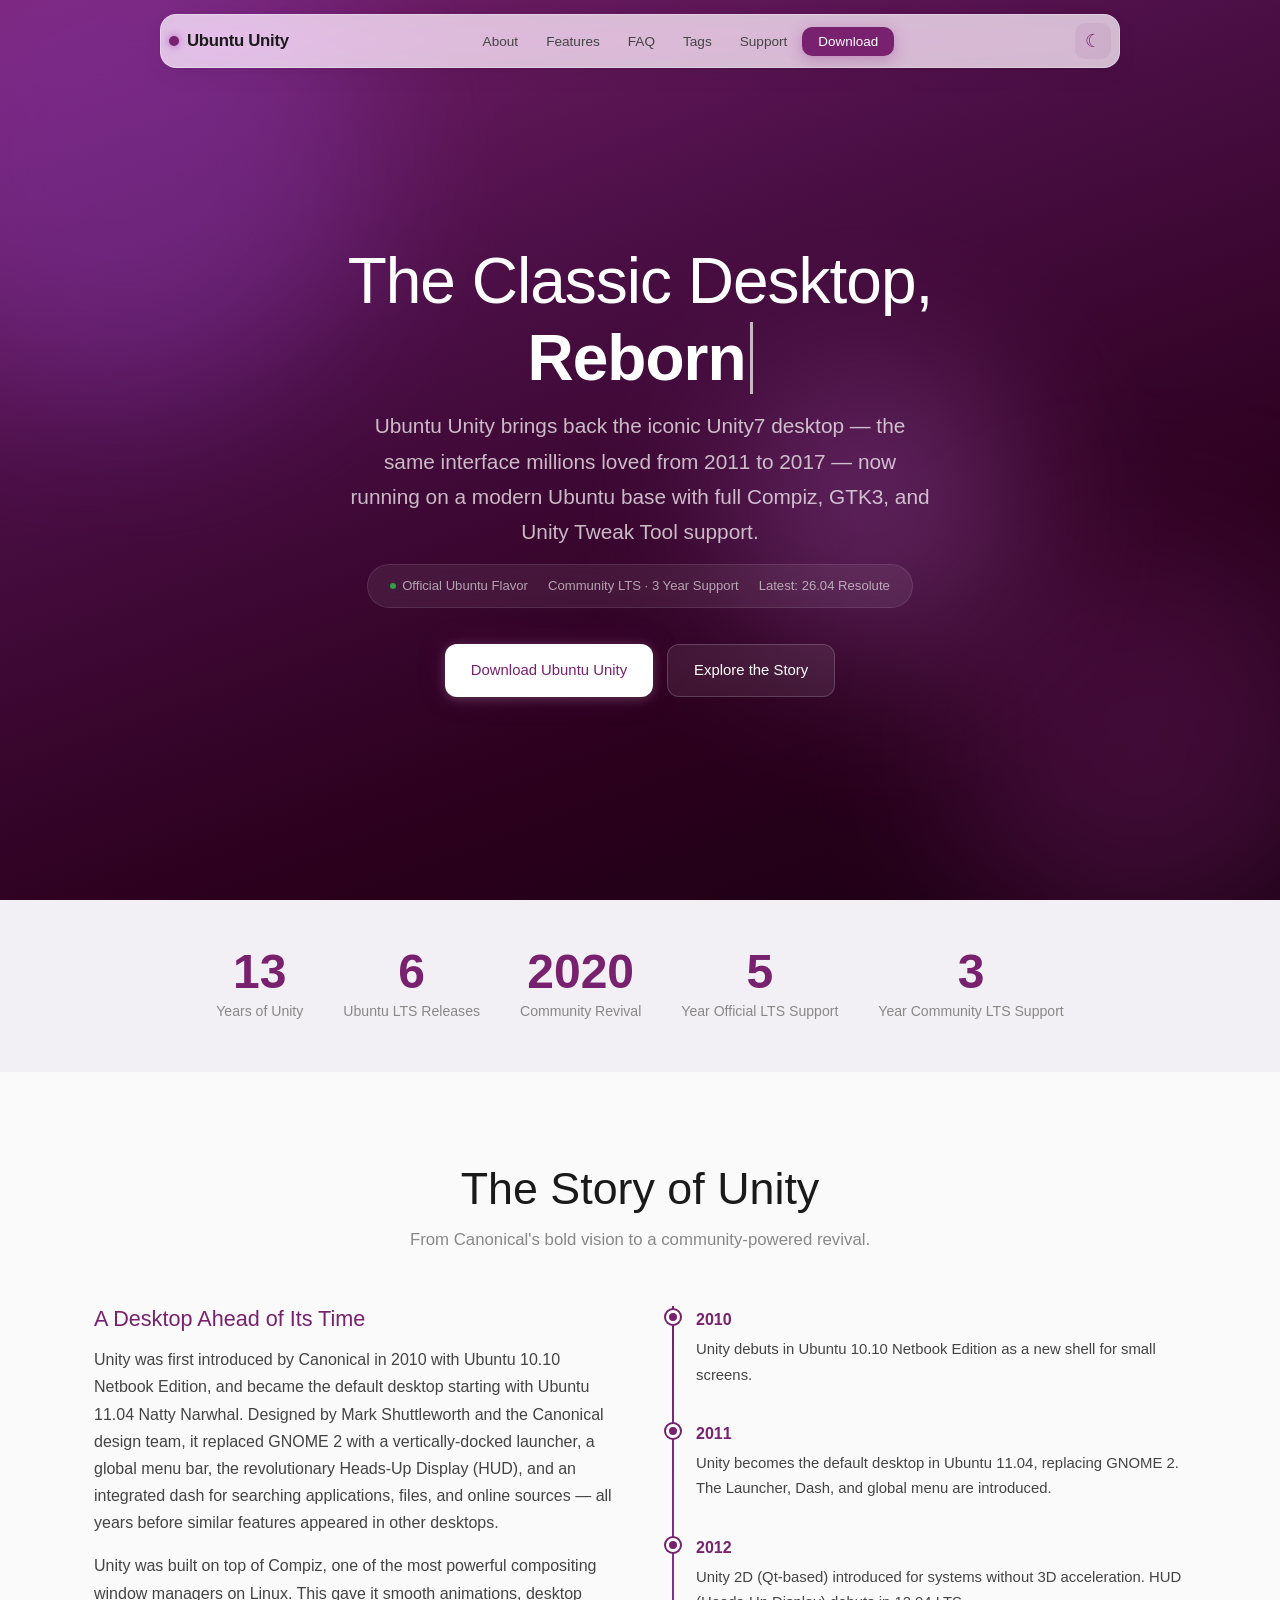
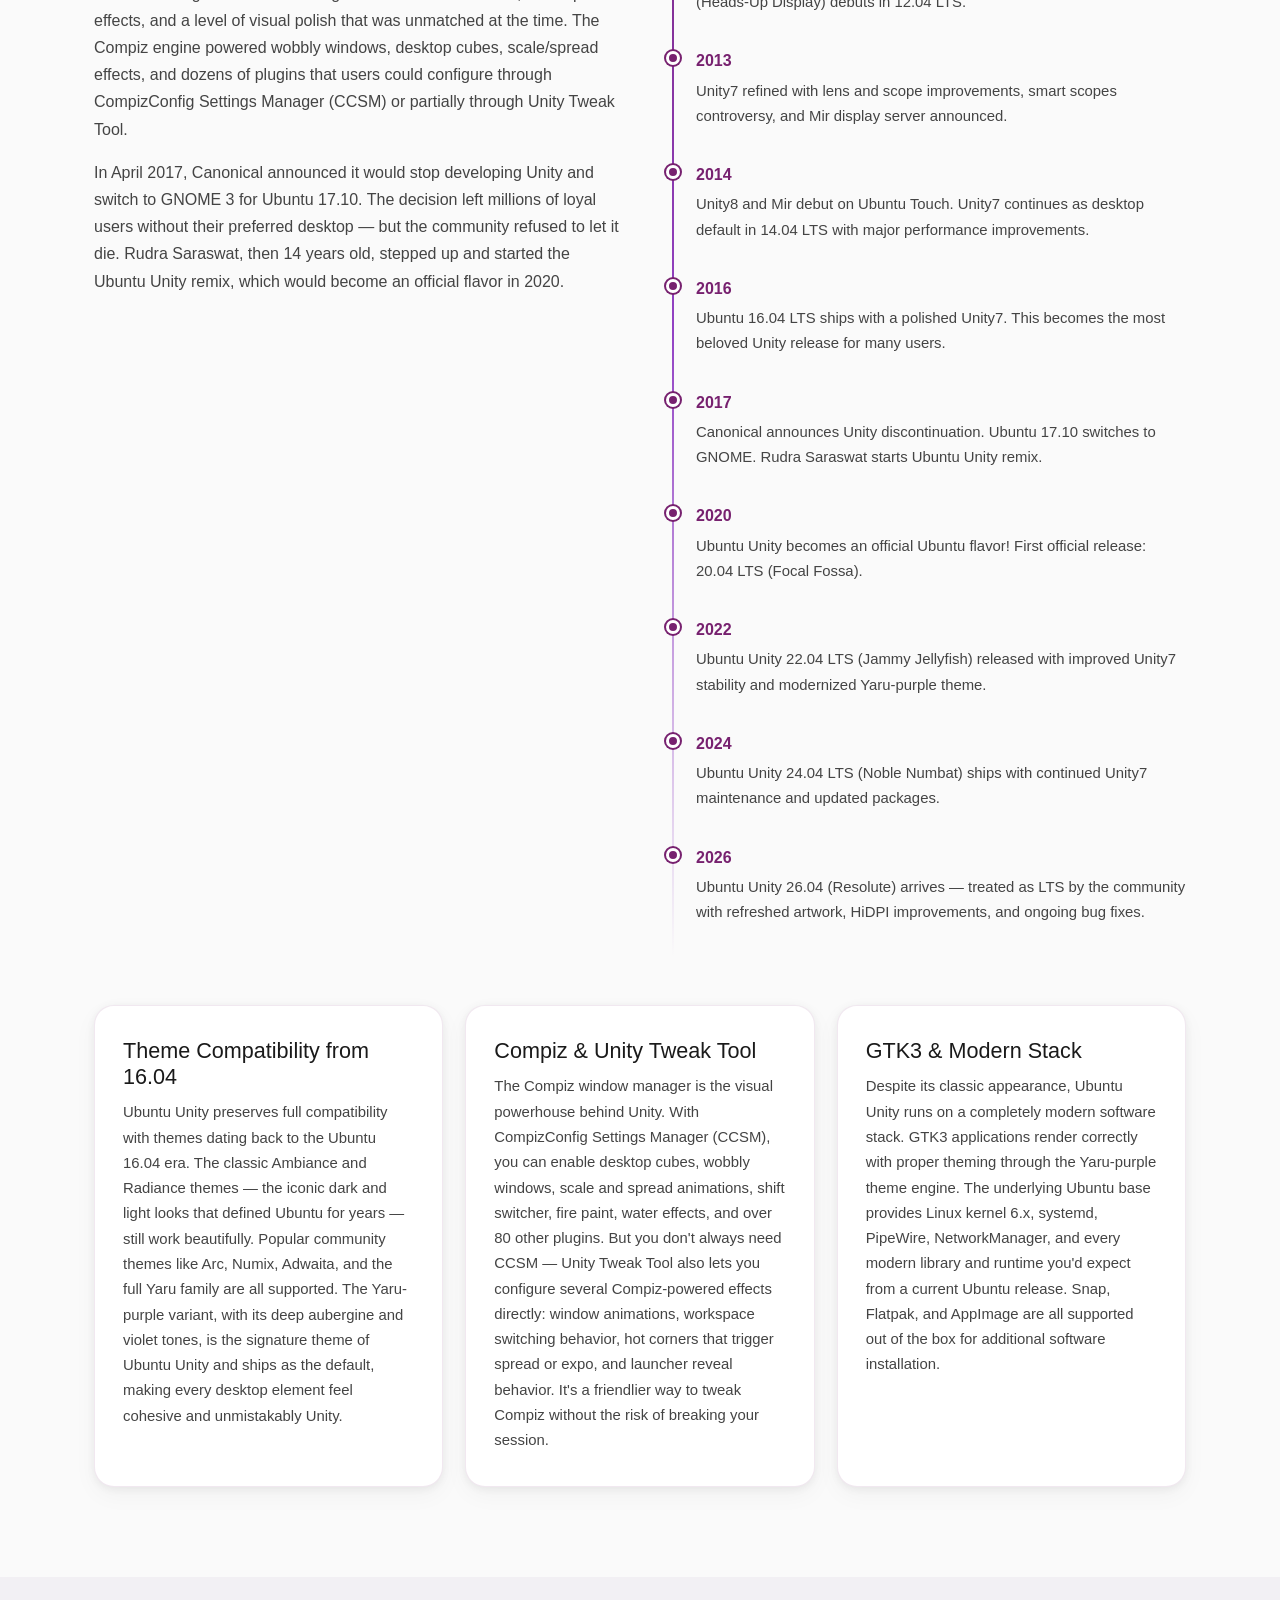
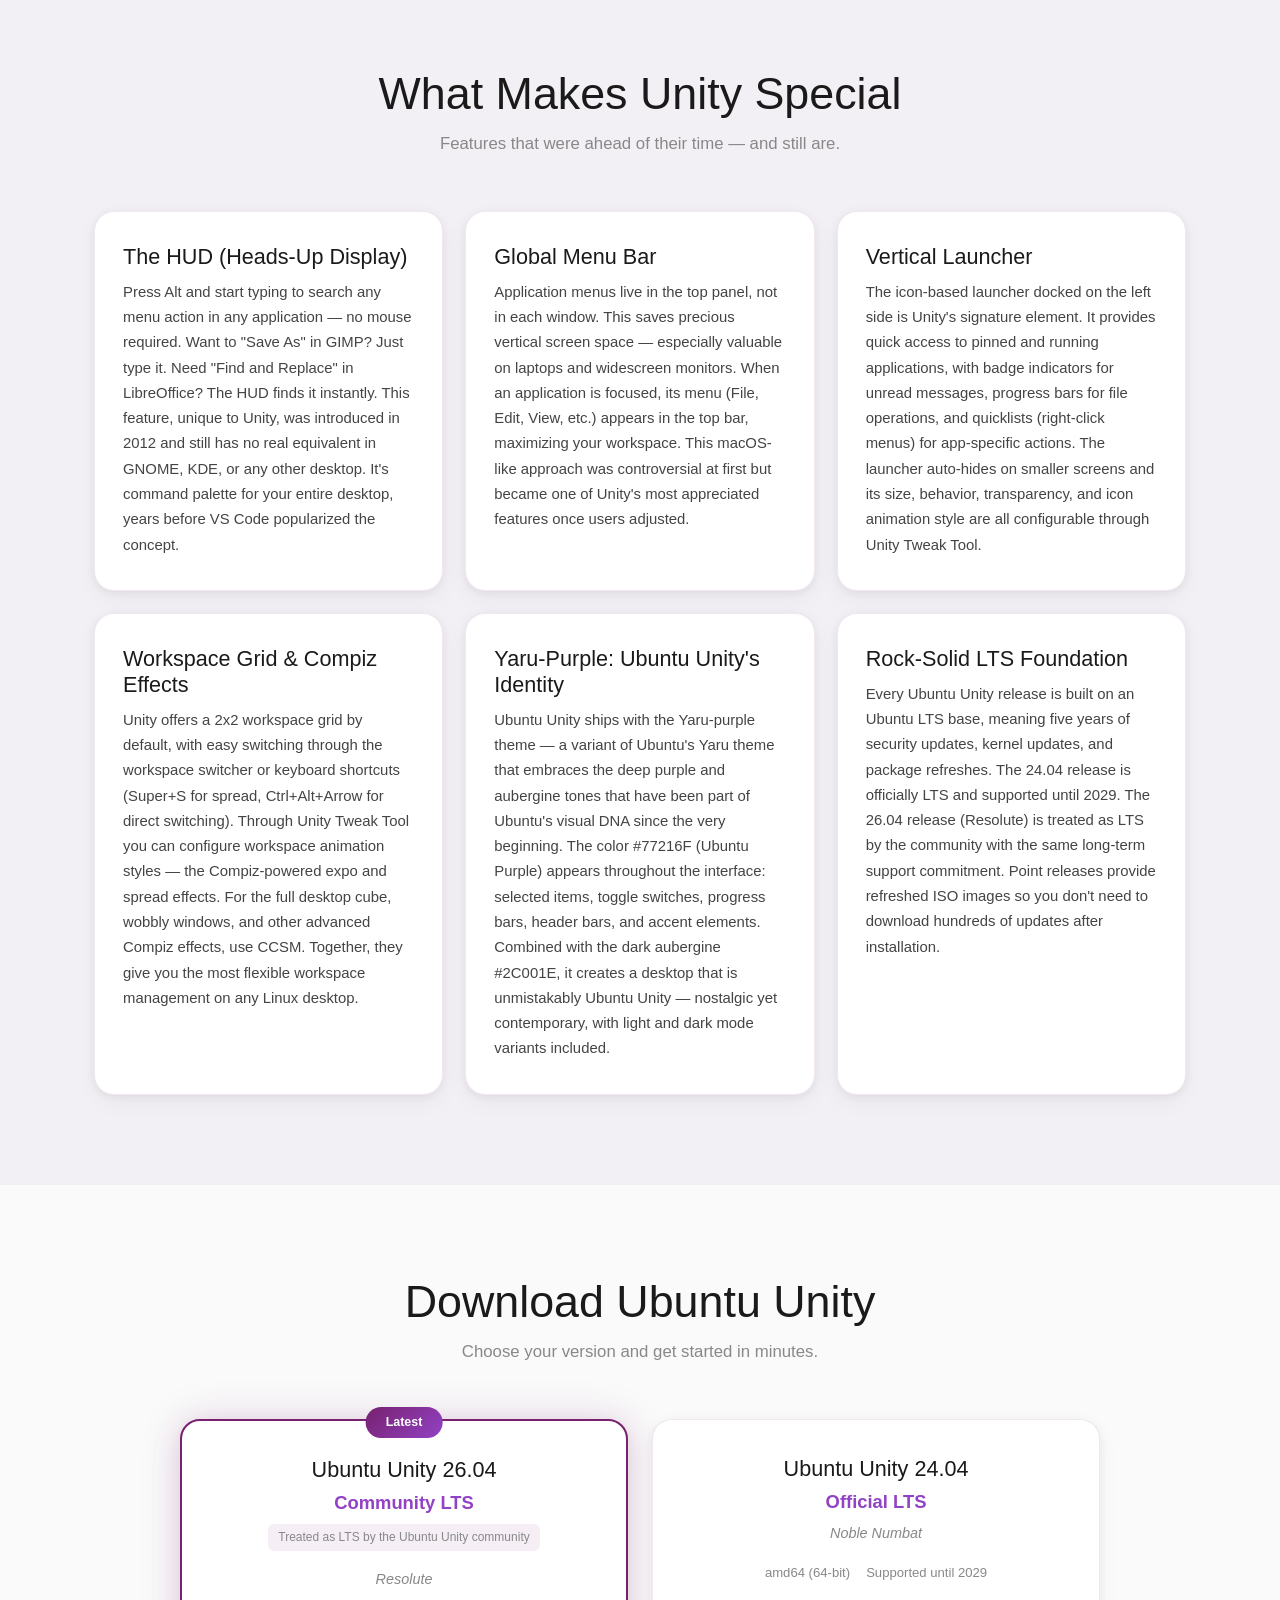
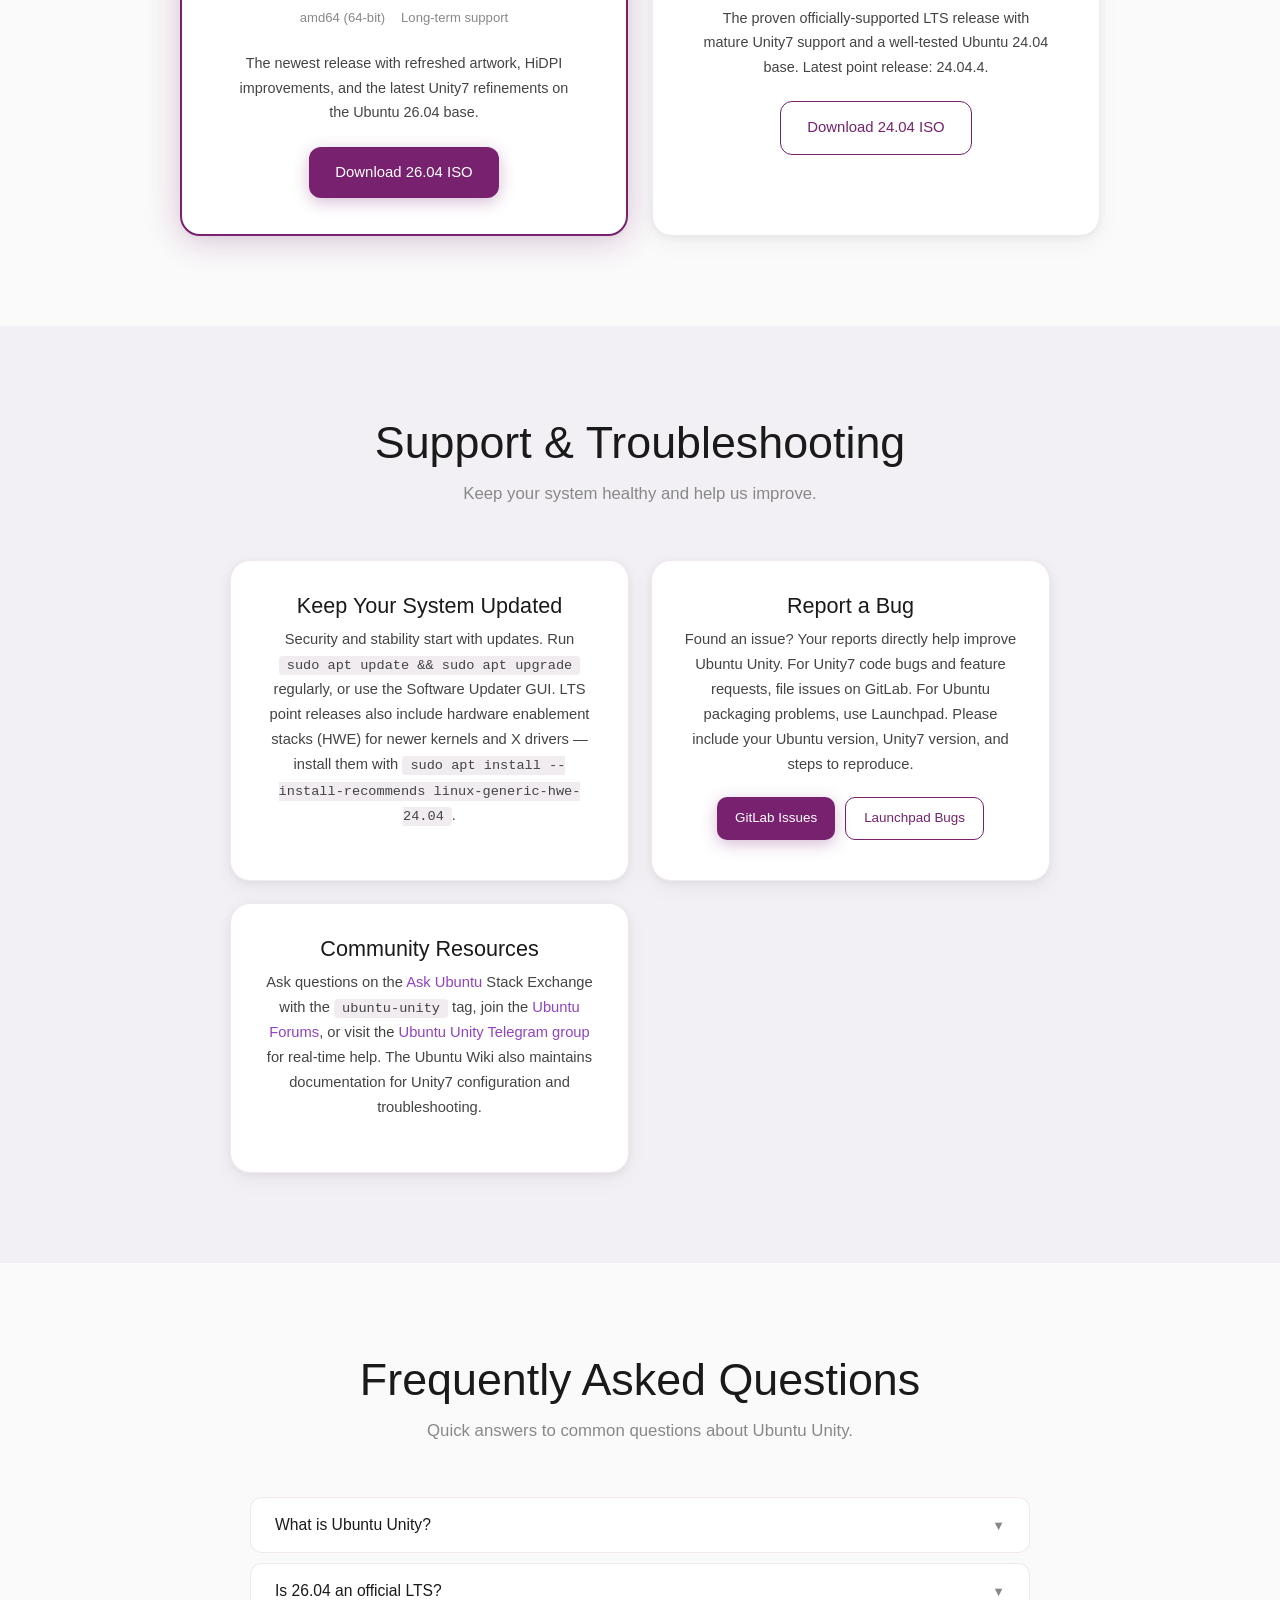
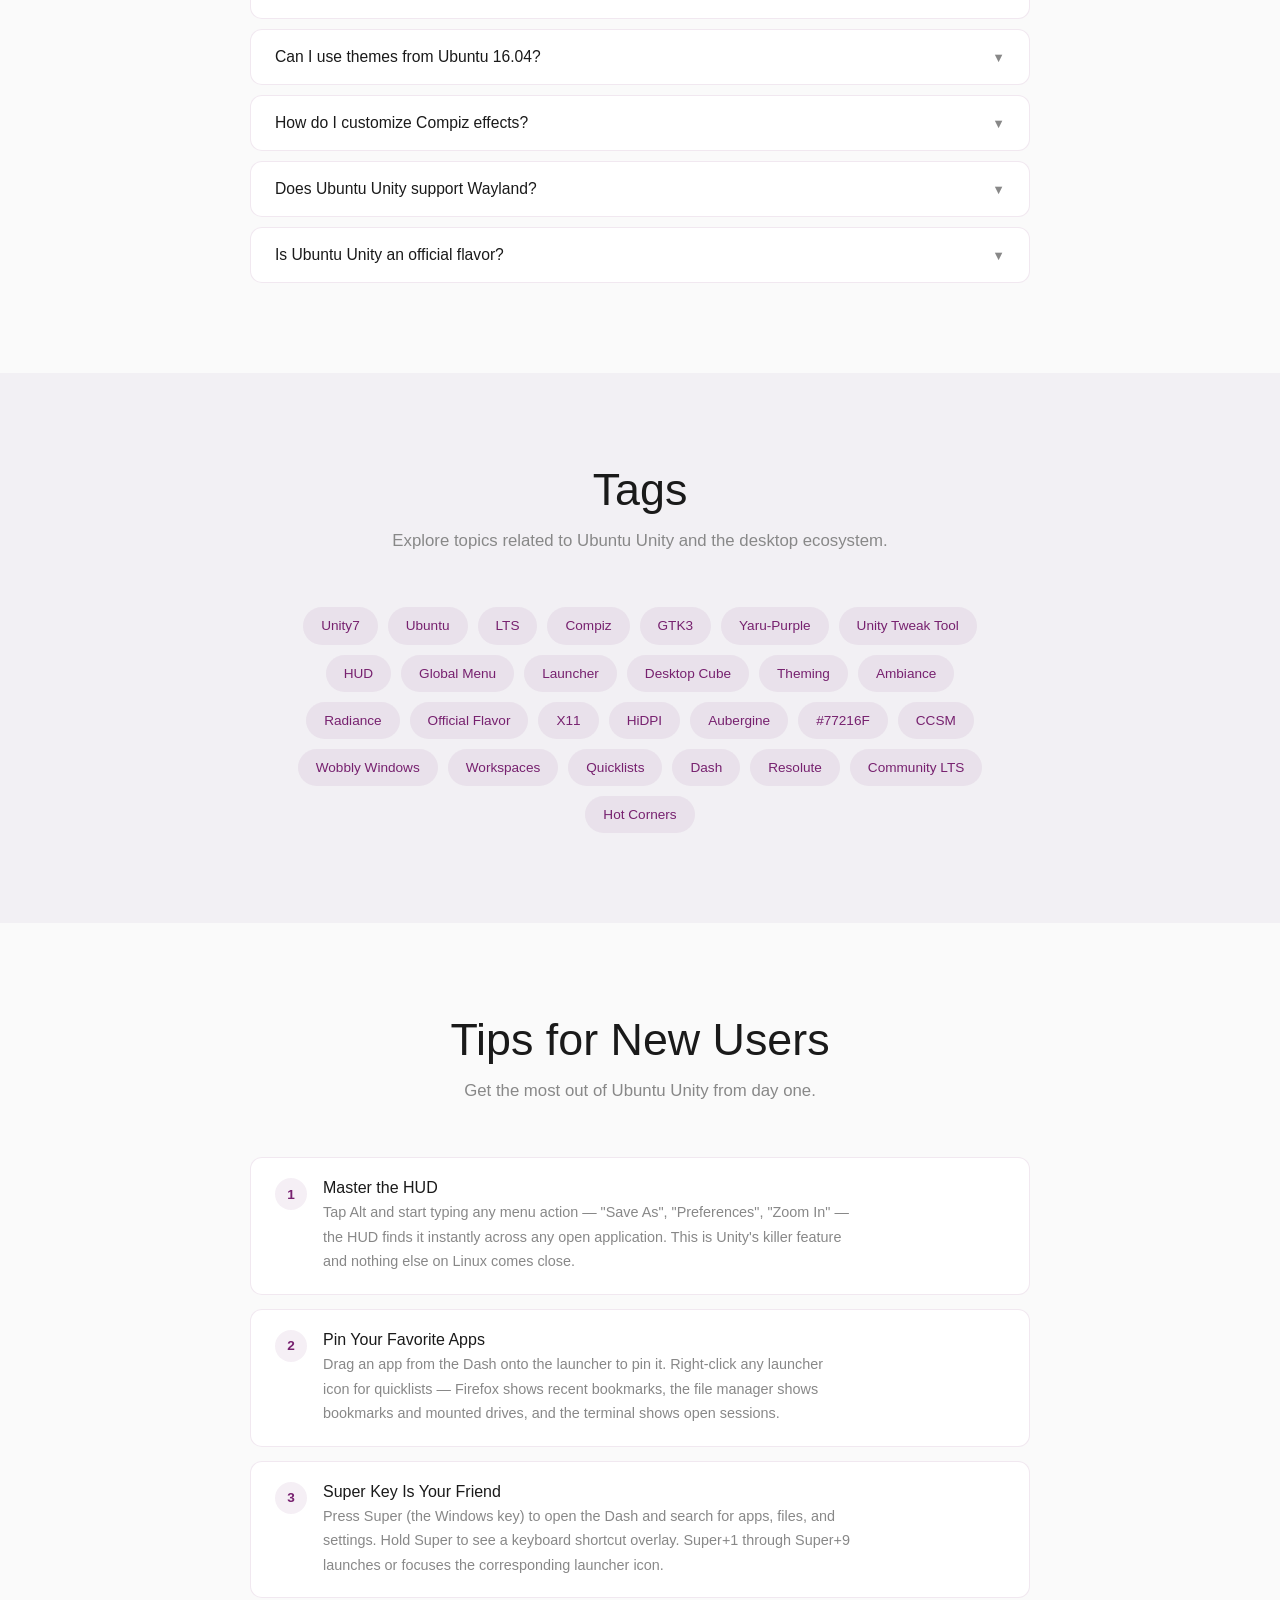
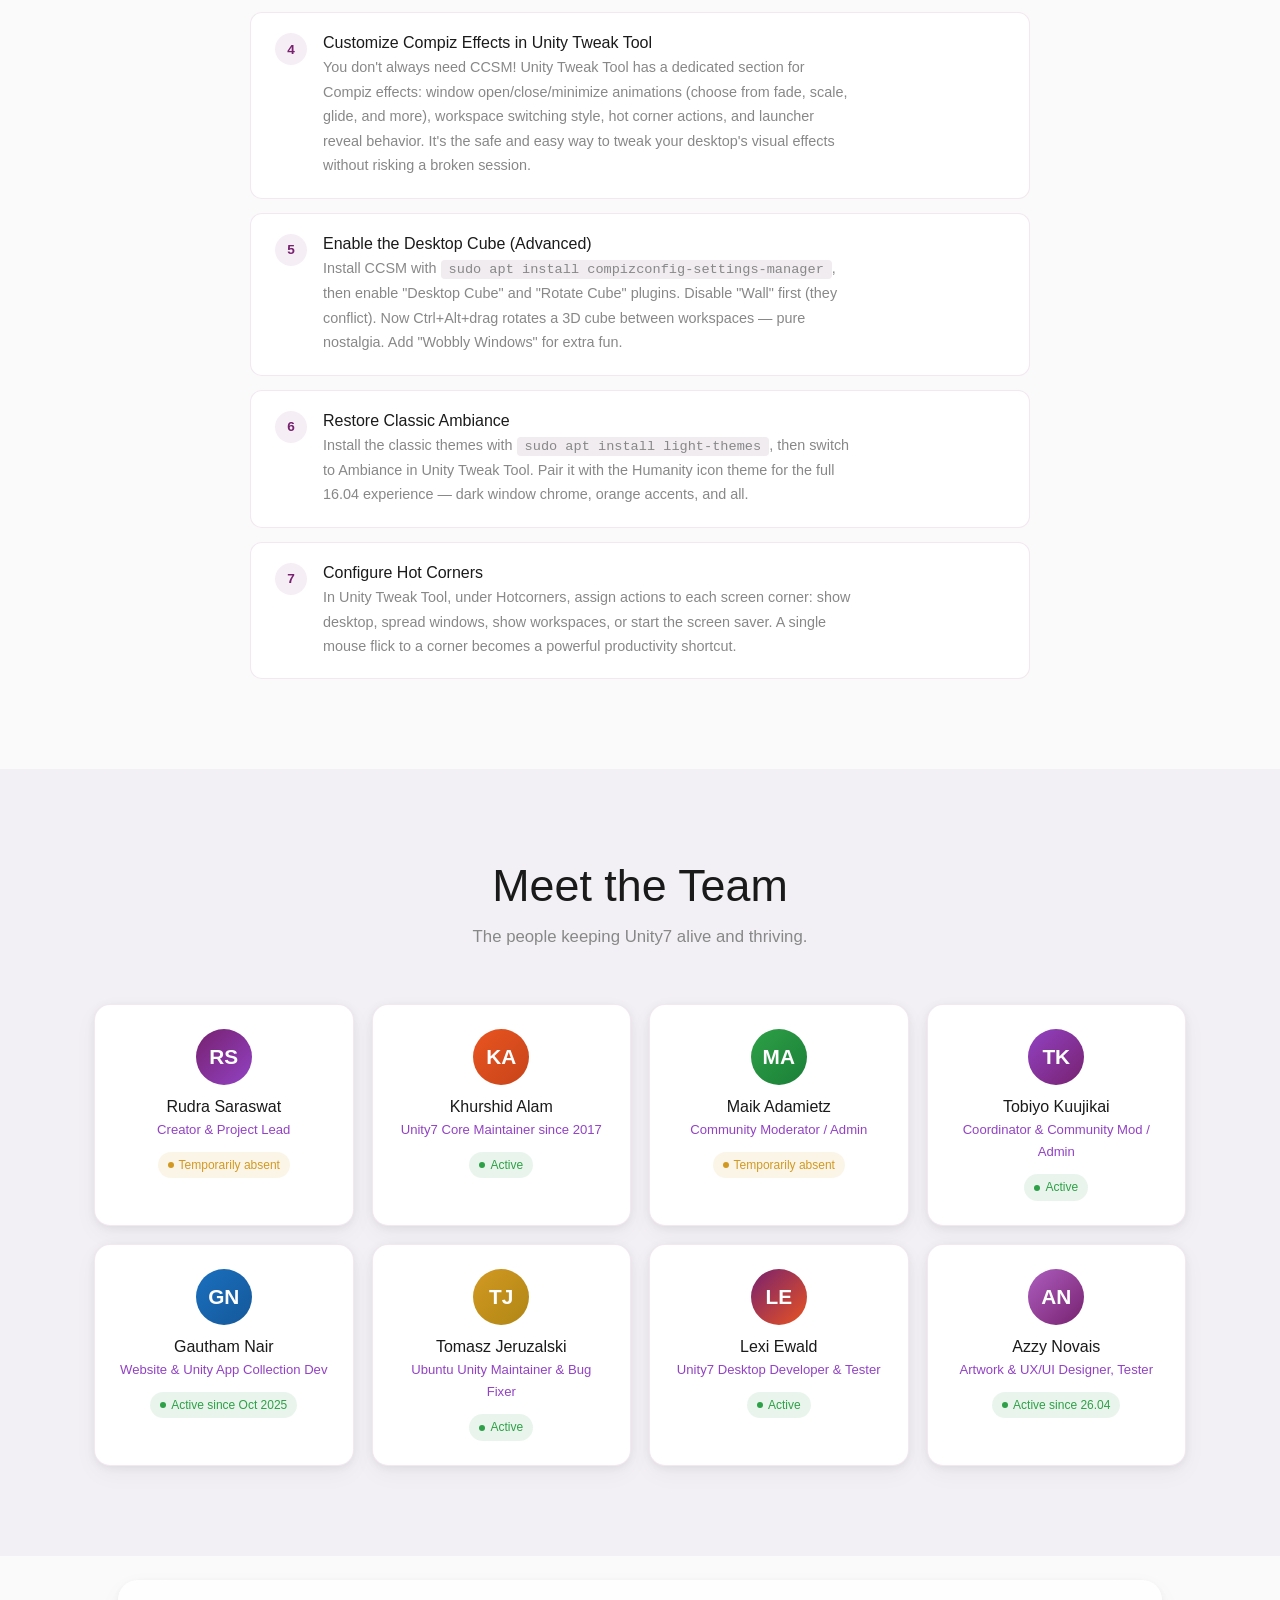
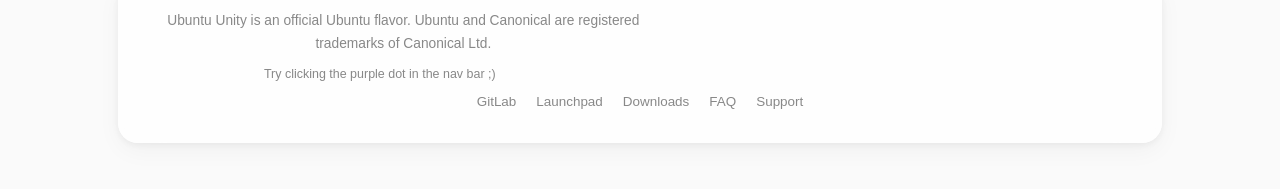
==== commit f28877f8: "Add files via upload" ====
--- a/index.html
+++ b/index.html
@@ -3,7 +3,7 @@
 <head>
 <meta charset="UTF-8">
 <meta name="viewport" content="width=device-width, initial-scale=1.0">
-<title>Ubuntu Unity — The Classic Desktop, Reborn</title>
+<title>Ubuntu Unity</title>
 <style>
 /* ========== RESET & VARIABLES ========== */
 *,*::before,*::after{margin:0;padding:0;box-sizing:border-box}
@@ -380,7 +380,7 @@
     <p class="hero-sub">Ubuntu Unity brings back the iconic Unity7 desktop — the same interface millions loved from 2011 to 2017 — now running on a modern Ubuntu base with full Compiz, GTK3, and Unity Tweak Tool support.</p>
     <div class="hero-meta">
       <span><span class="hero-meta-dot"></span> Official Ubuntu Flavor</span>
-      <span>Community LTS &middot; 5 Year Support</span>
+      <span>Community LTS &middot; 3 Year Support</span>
       <span>Latest: 26.04 Resolute</span>
     </div>
     <div class="hero-btns">
@@ -395,8 +395,10 @@
 <div class="stats-row">
   <div class="stat reveal" title="Unity has been around since 2010!"><div class="stat-num" data-count="13">0</div><div class="stat-label">Years of Unity</div></div>
   <div class="stat reveal"><div class="stat-num" data-count="6">0</div><div class="stat-label">Ubuntu LTS Releases</div></div>
-  <div class="stat reveal"><div class="stat-num" data-count="2017">0</div><div class="stat-label">Community Revival</div></div>
-  <div class="stat reveal"><div class="stat-num" data-count="5">0</div><div class="stat-label">Year LTS Support</div></div>
+  <div class="stat reveal"><div class="stat-num" data-count="2020">0</div><div class="stat-label">Community Revival</div></div>
+  <div class="stat reveal"><div class="stat-num" data-count="5">0</div><div class="stat-label">Year Official LTS Support</div></div>
+  <div class="stat reveal"><div class="stat-num" data-count="3">0</div><div class="stat-label">Year Community LTS Support</div></div>
+
 </div>
 </div>
 
@@ -425,7 +427,7 @@
       <div class="tl-item"><div class="tl-dot"></div><div class="tl-year">2020</div><p>Ubuntu Unity becomes an official Ubuntu flavor! First official release: 20.04 LTS (Focal Fossa).</p></div>
       <div class="tl-item"><div class="tl-dot"></div><div class="tl-year">2022</div><p>Ubuntu Unity 22.04 LTS (Jammy Jellyfish) released with improved Unity7 stability and modernized Yaru-purple theme.</p></div>
       <div class="tl-item"><div class="tl-dot"></div><div class="tl-year">2024</div><p>Ubuntu Unity 24.04 LTS (Noble Numbat) ships with continued Unity7 maintenance and updated packages.</p></div>
-      <div class="tl-item"><div class="tl-dot"></div><div class="tl-year">2025</div><p>Ubuntu Unity 26.04 (Resolute) arrives — treated as LTS by the community with refreshed artwork, HiDPI improvements, and ongoing bug fixes.</p></div>
+      <div class="tl-item"><div class="tl-dot"></div><div class="tl-year">2026</div><p>Ubuntu Unity 26.04 (Resolute) arrives — treated as LTS by the community with refreshed artwork, HiDPI improvements, and ongoing bug fixes.</p></div>
     </div>
   </div>
 
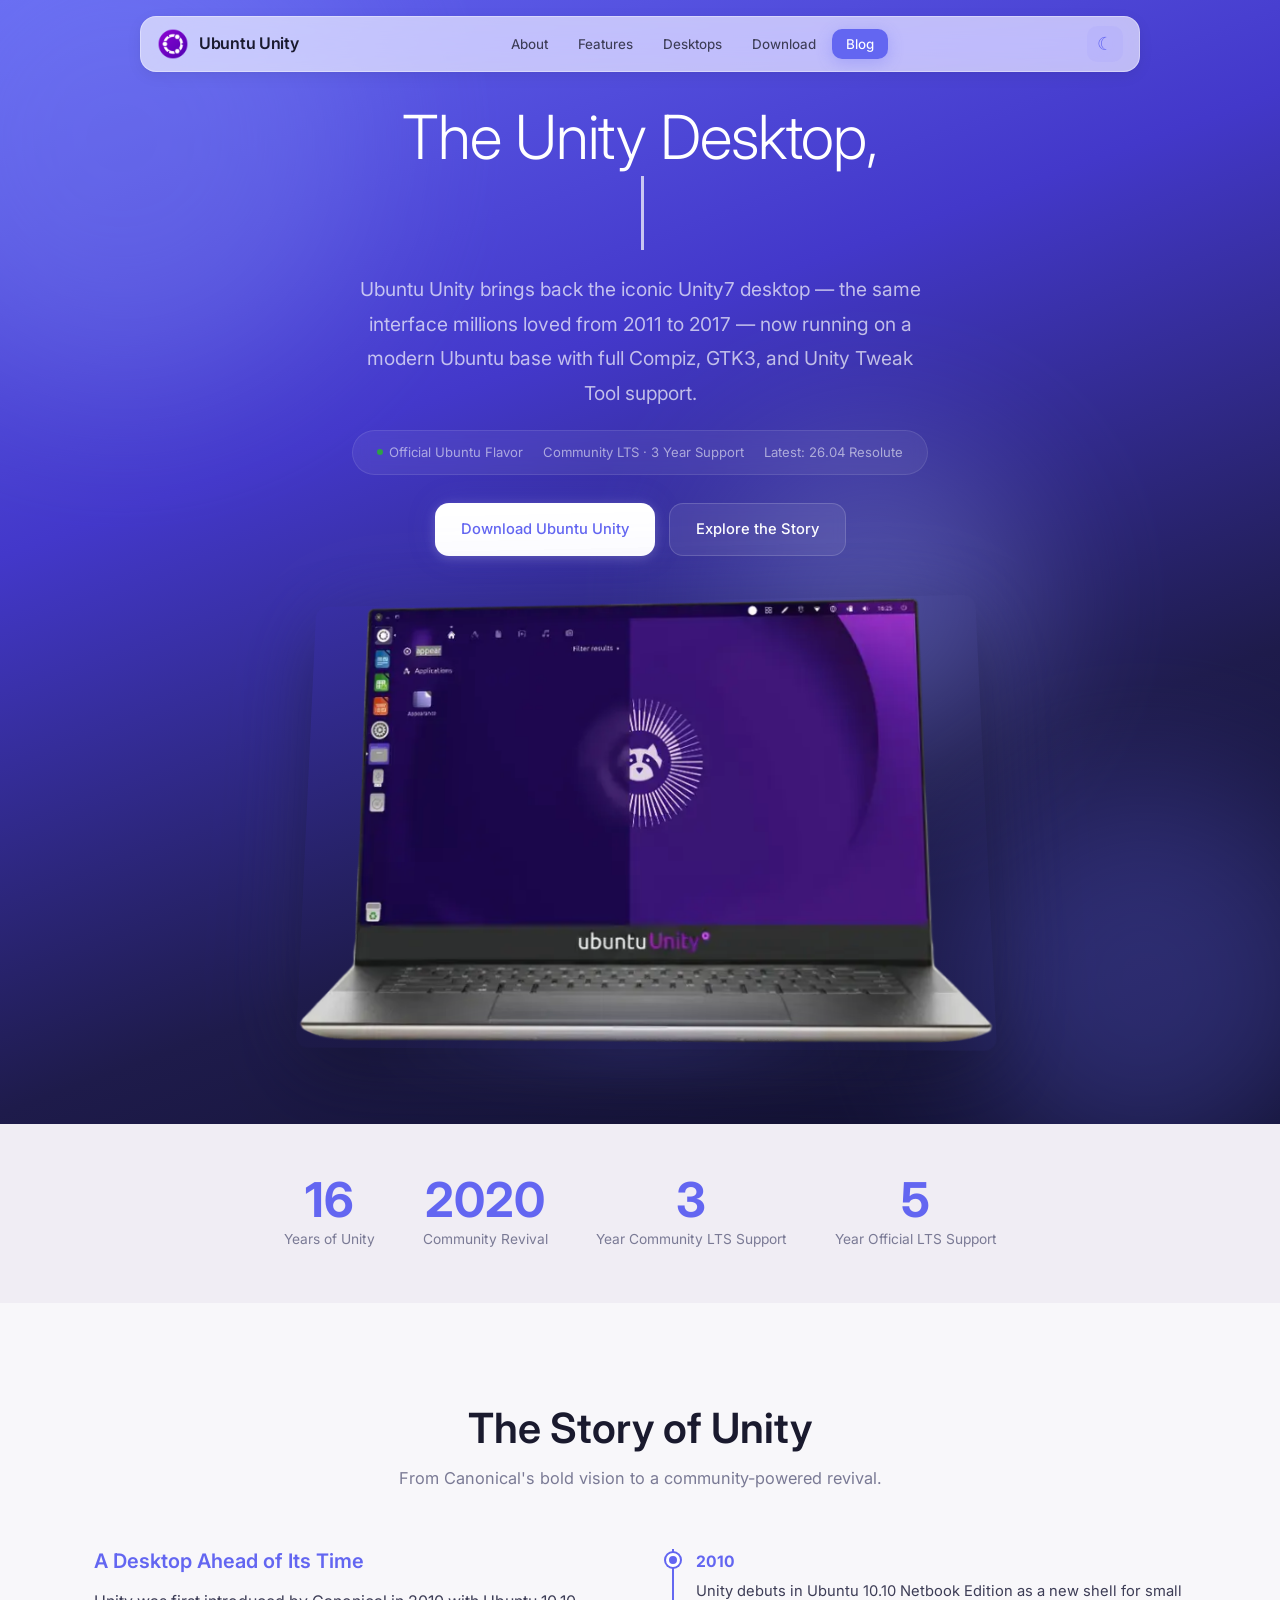
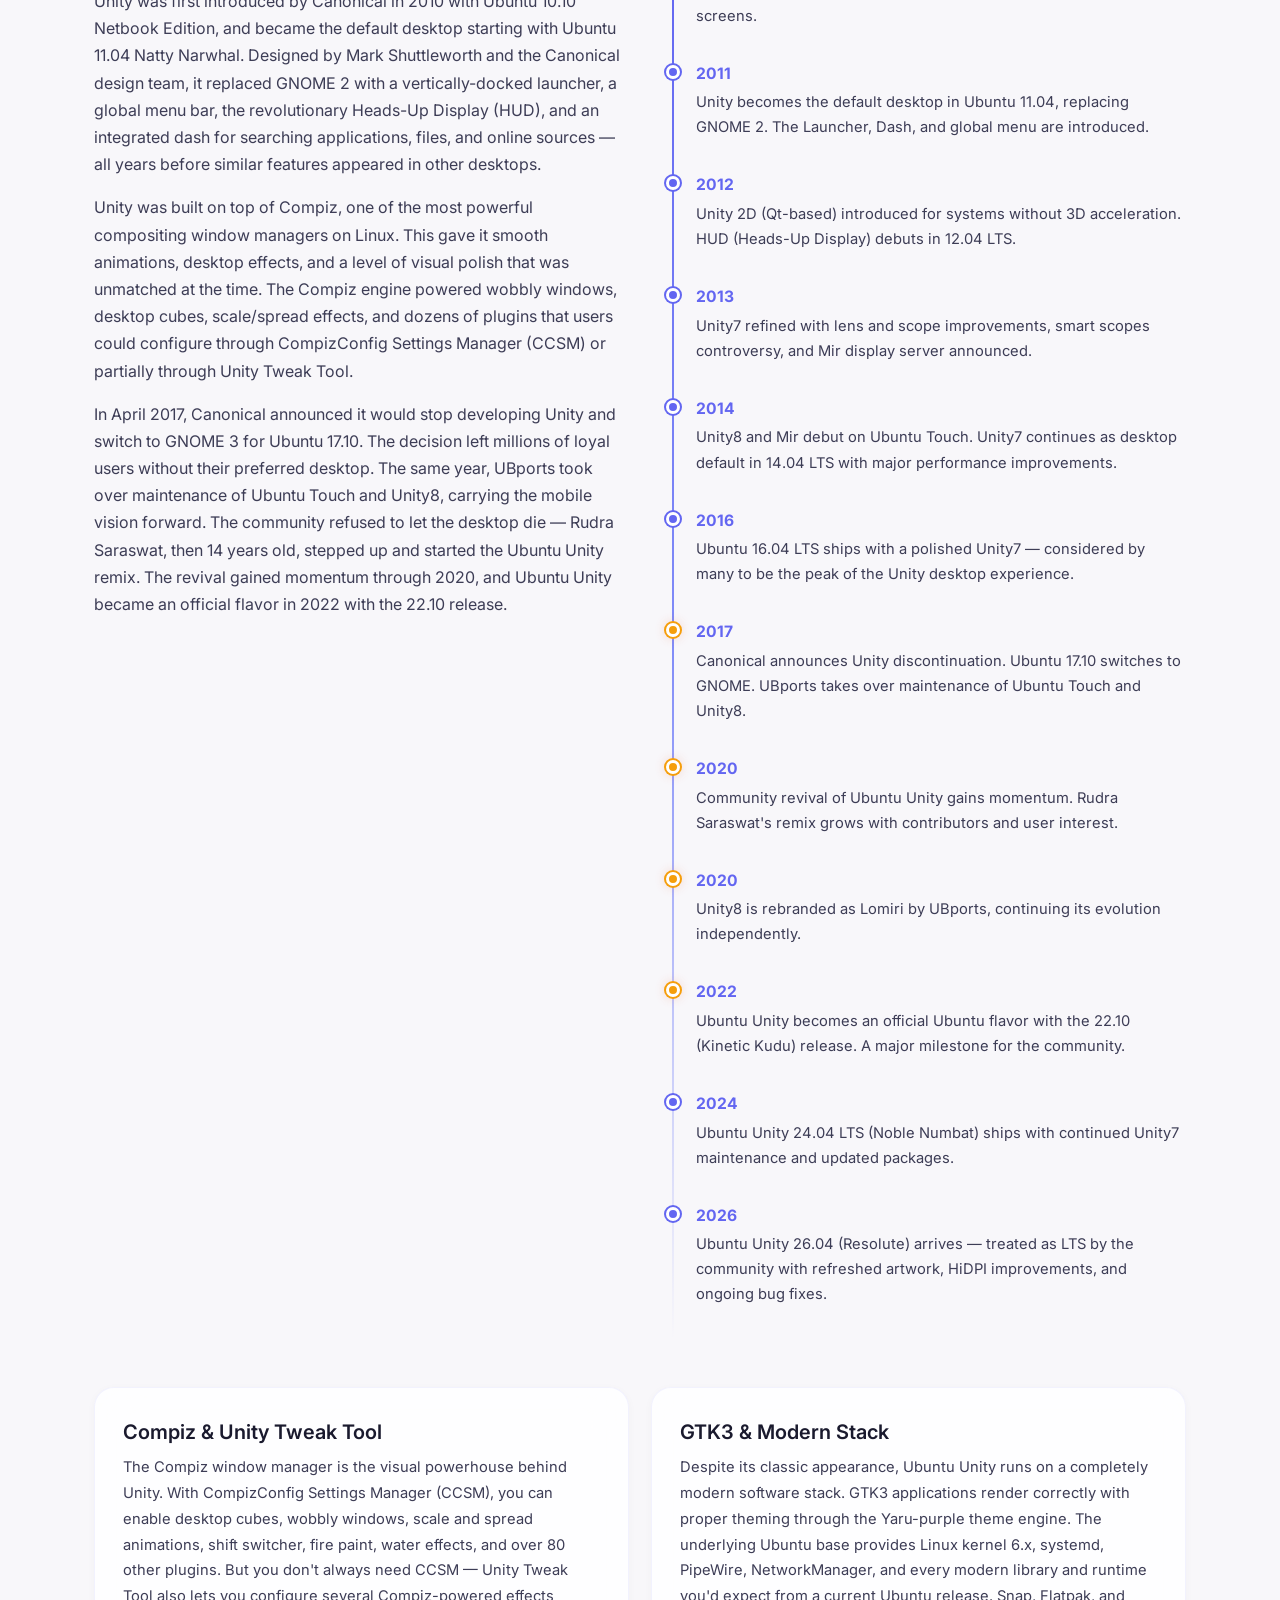
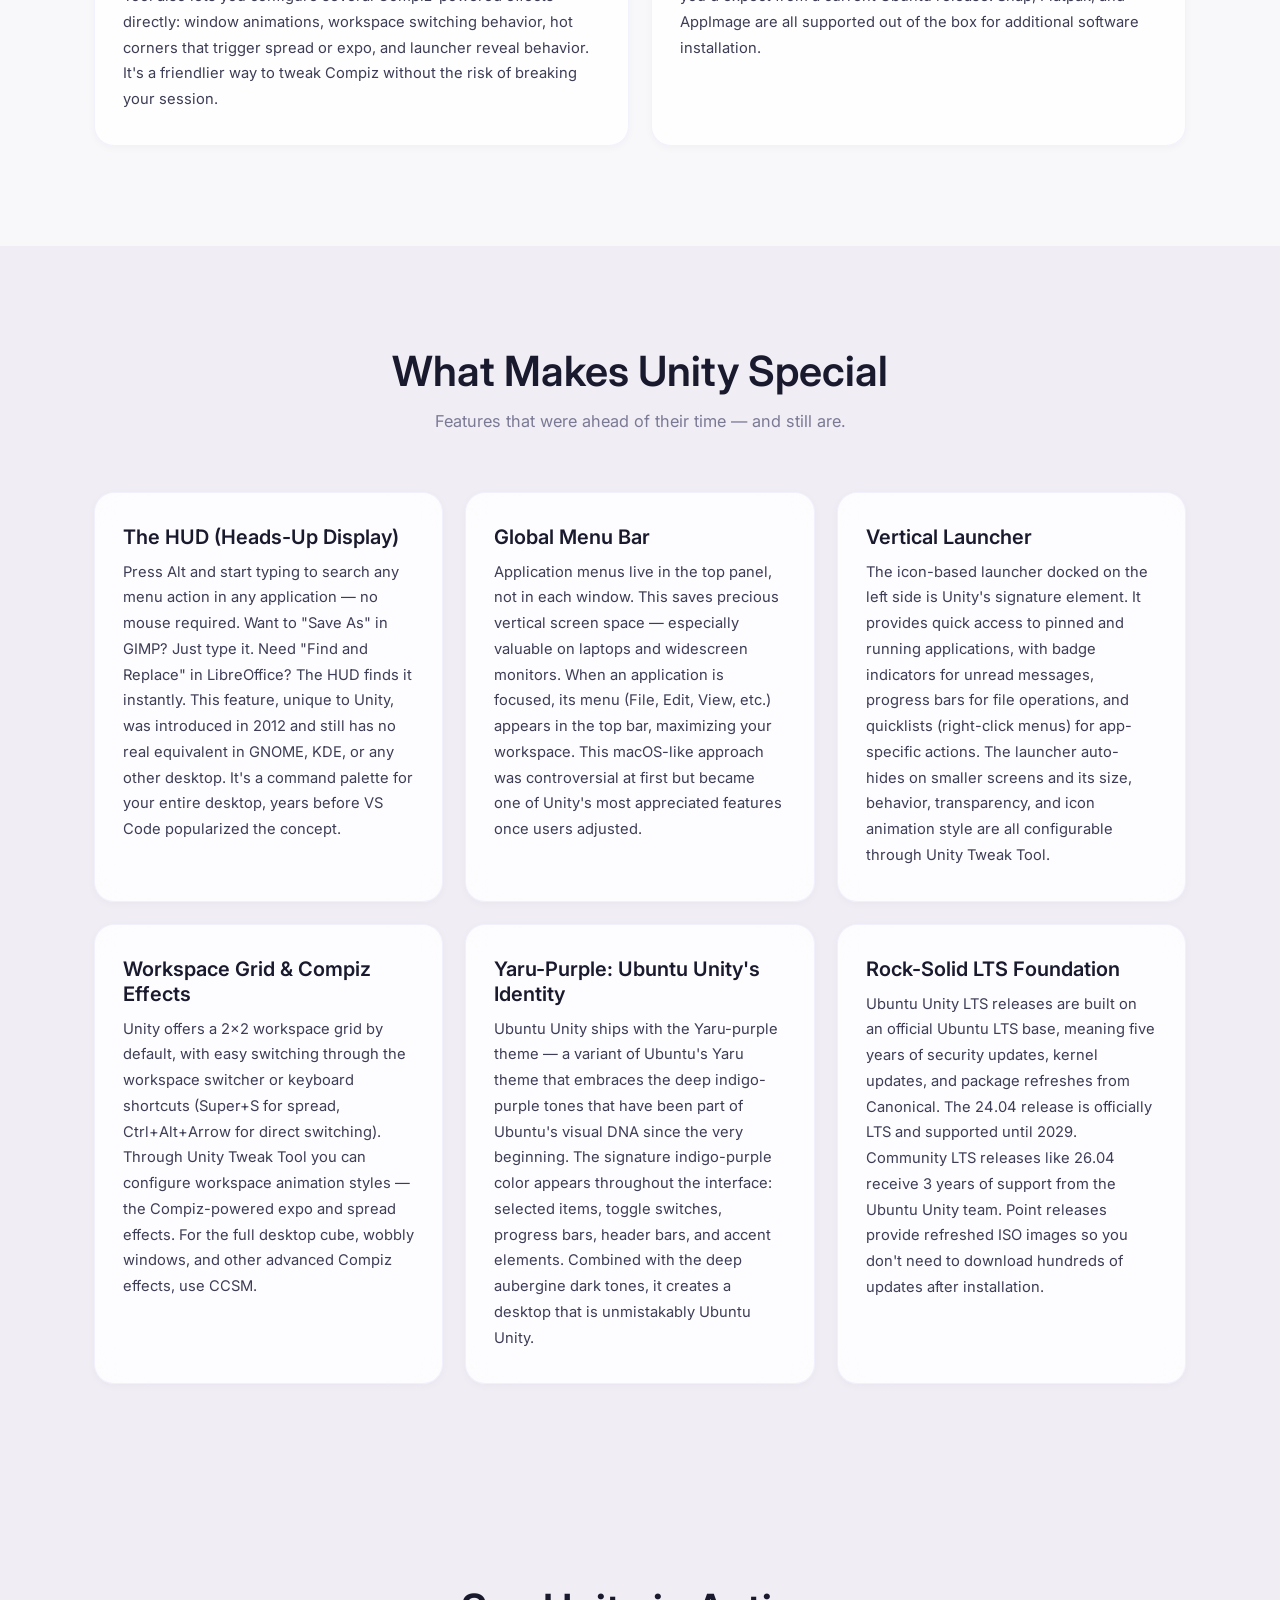
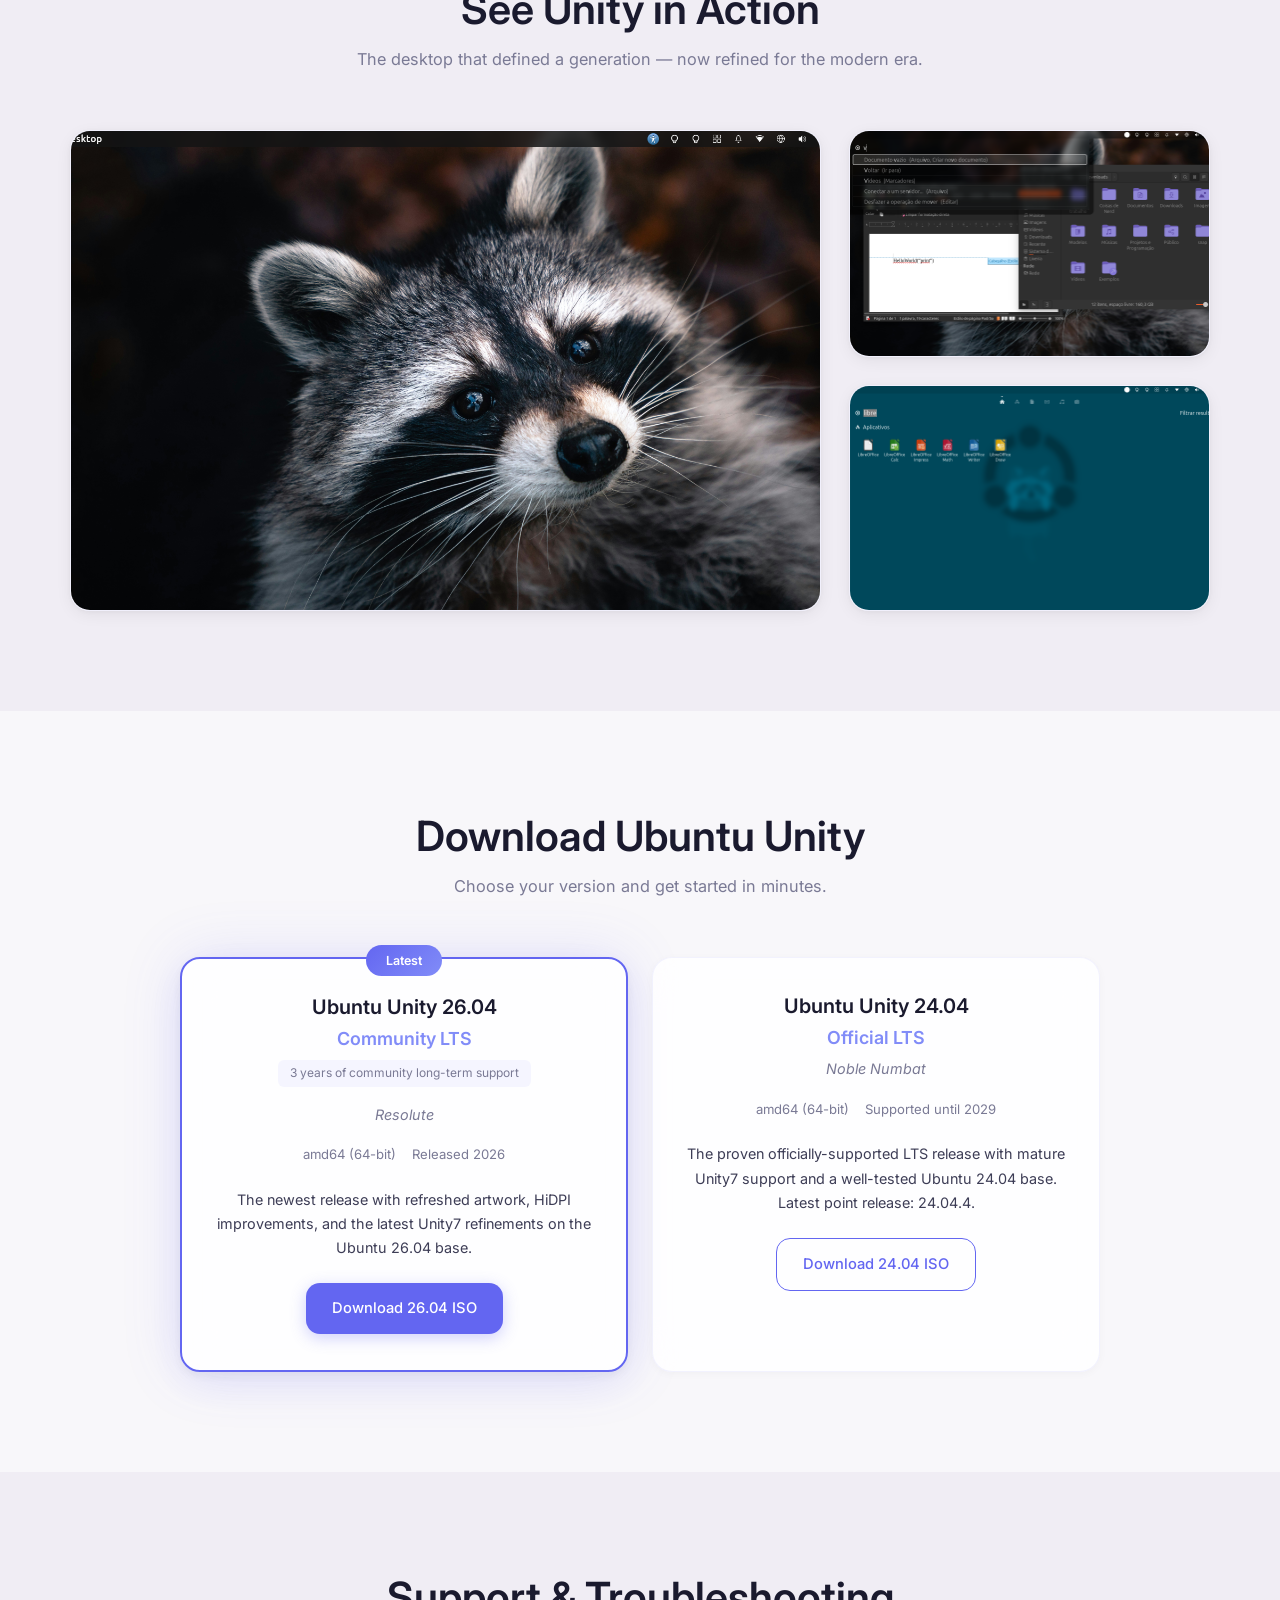
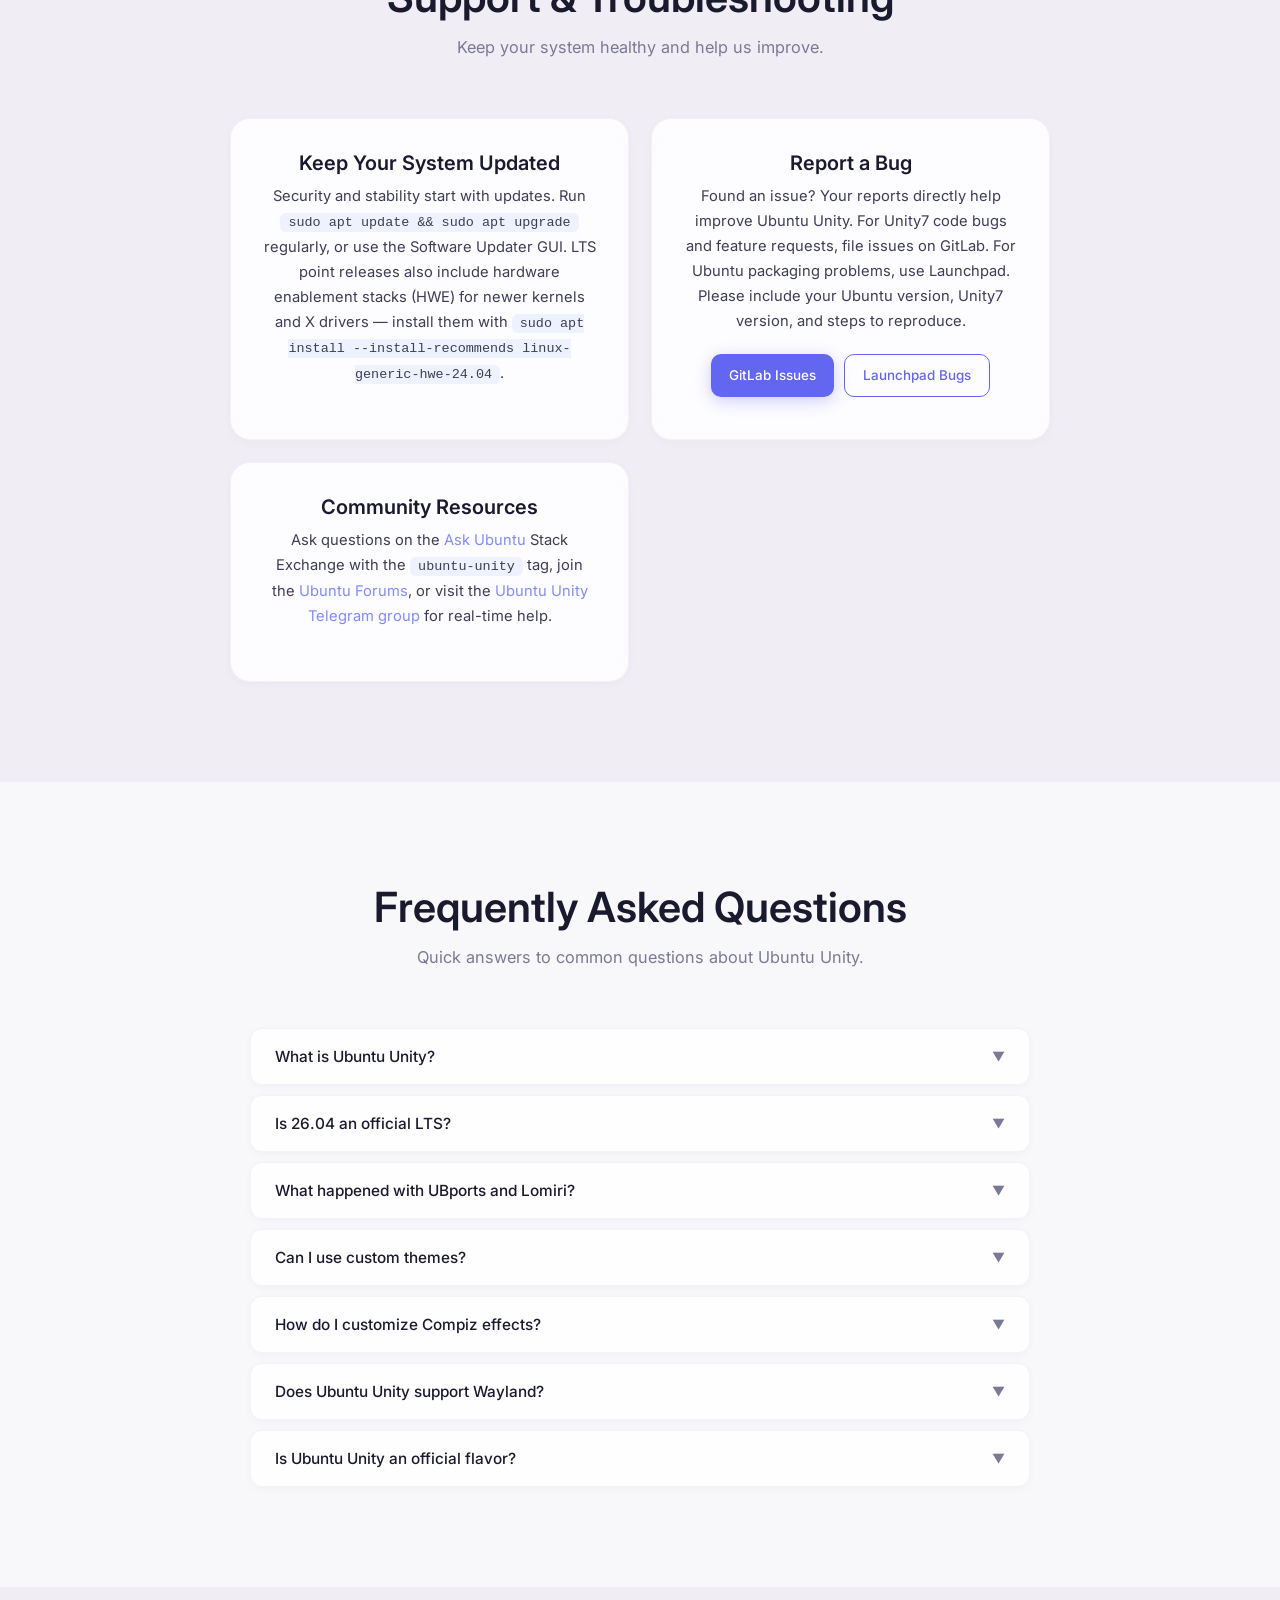
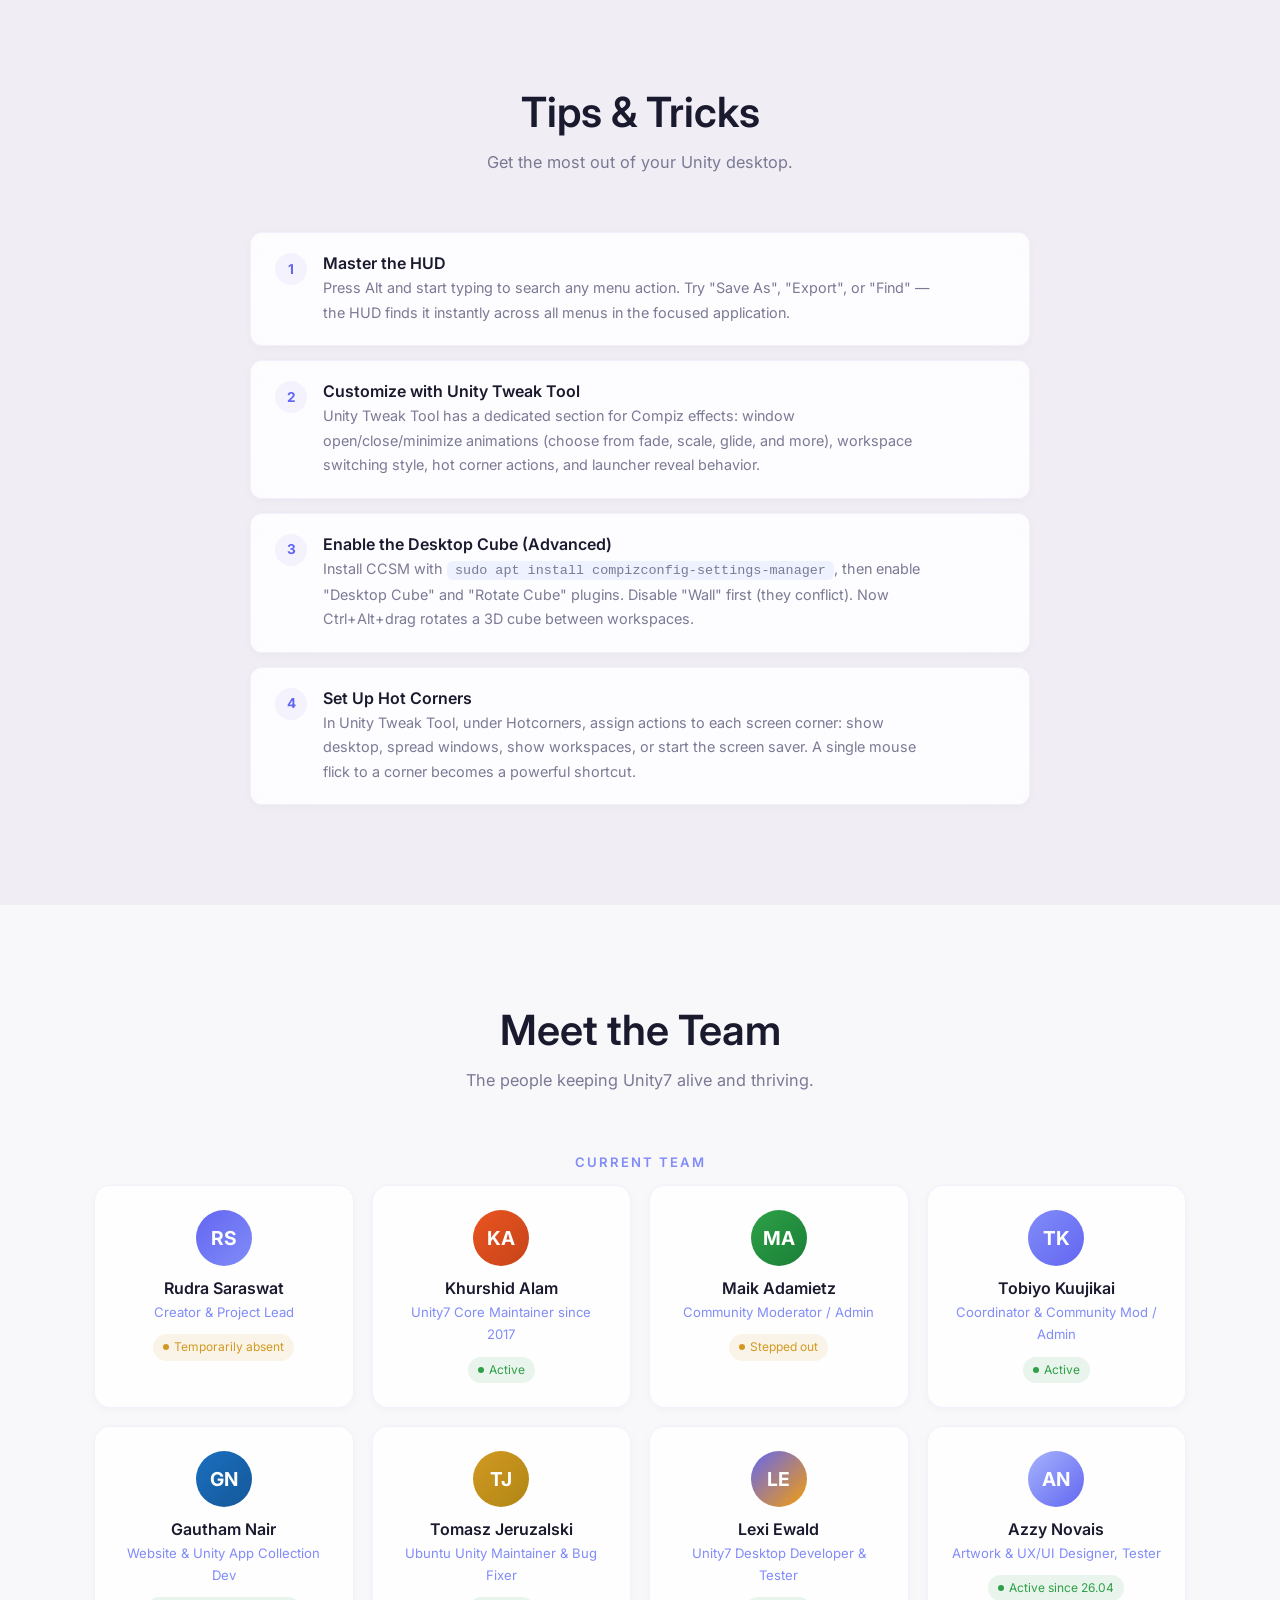
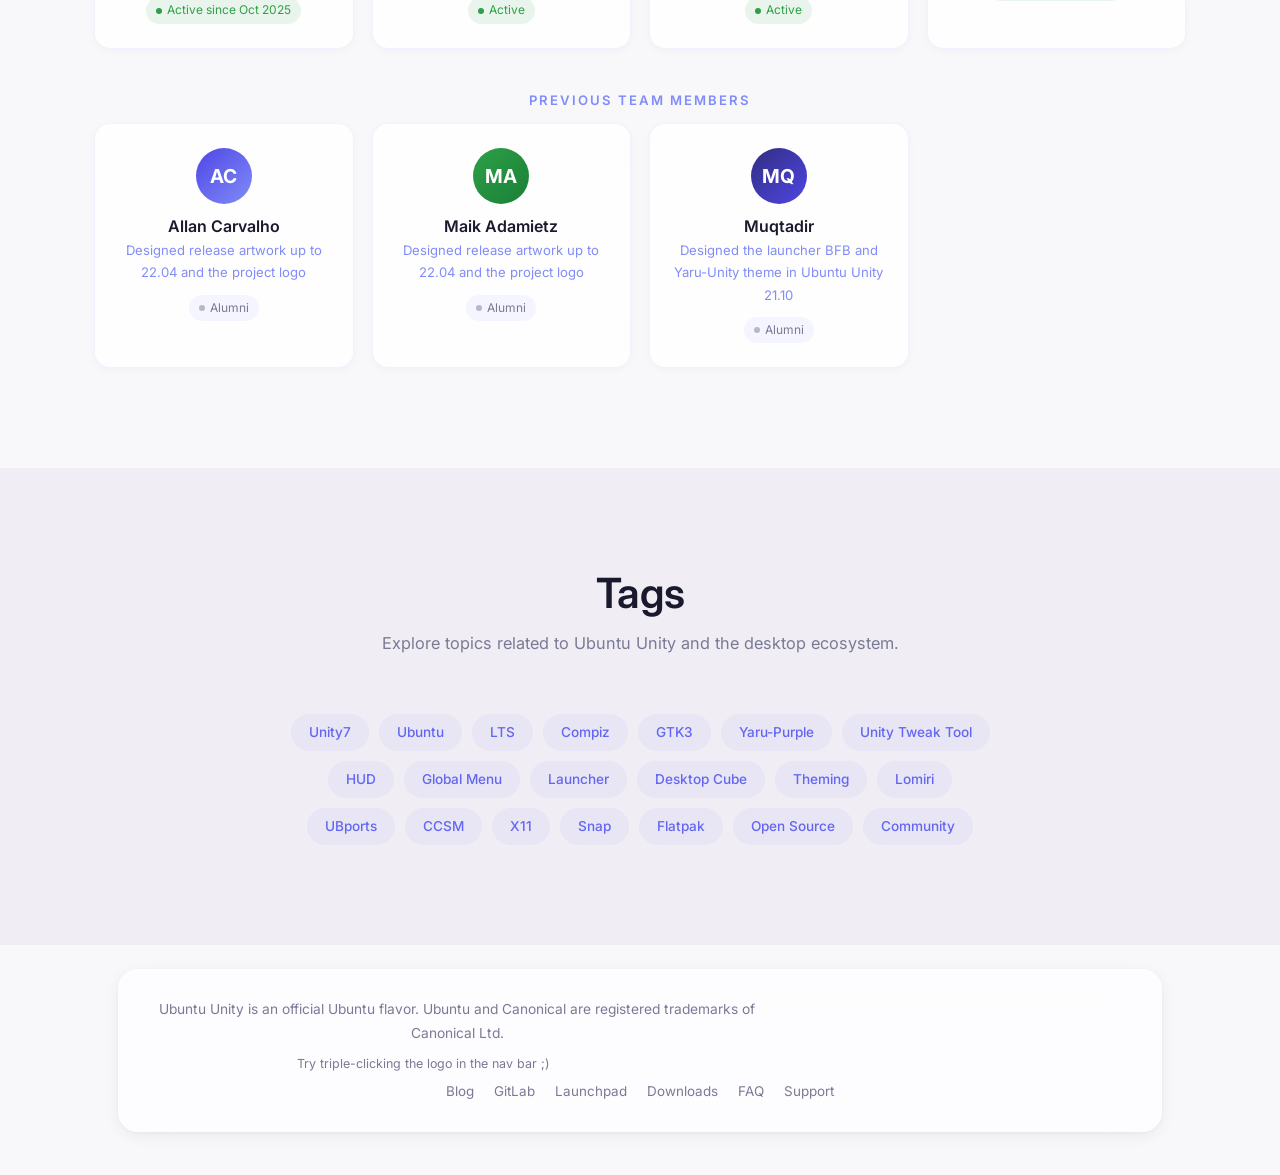
==== commit 09a828ce: "Add files via upload" ====
--- a/index.html
+++ b/index.html
@@ -3,357 +3,25 @@
 <head>
 <meta charset="UTF-8">
 <meta name="viewport" content="width=device-width, initial-scale=1.0">
-<title>Ubuntu Unity</title>
-<style>
-/* ========== RESET & VARIABLES ========== */
-*,*::before,*::after{margin:0;padding:0;box-sizing:border-box}
-:root{
-  --purple:#77216F;--purple-dark:#5E1757;--purple-light:#9242C4;--purple-glow:#AD5EBF;
-  --aubergine:#2C001E;--orange:#E95420;--orange-dark:#C7441A;
-  --bg:#FAFAFA;--bg2:#F2F0F4;--surface:#FFFFFF;--surface-hover:#F8F4F8;
-  --nav-bg:rgba(255,255,255,0.72);--hero-bg:linear-gradient(160deg,#77216F 0%,#4A0E44 35%,#2C001E 70%,#1a0012 100%);
-  --text:#1A1A1A;--text2:#444;--text-muted:#888;--text-on-dark:#fff;
-  --border:rgba(119,33,111,0.1);--border-strong:rgba(119,33,111,0.22);
-  --shadow:0 2px 8px rgba(0,0,0,0.06),0 8px 24px rgba(0,0,0,0.04);
-  --shadow-float:0 8px 32px rgba(119,33,111,0.1),0 2px 8px rgba(0,0,0,0.04);
-  --shadow-glow:0 0 40px rgba(119,33,111,0.15);
-  --code-bg:#F0ECF0;--tag-bg:rgba(119,33,111,0.07);--tag-text:#77216F;
-  --glass:saturate(180%) blur(20px);--glass-border:rgba(255,255,255,0.3);
-  --radius:20px;--radius-sm:12px;
-}
-[data-theme="dark"]{
-  --bg:#1A1A1A;--bg2:#222;--surface:#2A2A2A;--surface-hover:#332A33;
-  --nav-bg:rgba(26,26,26,0.78);
-  --text:#F0F0F0;--text2:#B0B0B0;--text-muted:#777;
-  --border:rgba(173,94,191,0.12);--border-strong:rgba(173,94,191,0.25);
-  --shadow:0 2px 8px rgba(0,0,0,0.2),0 8px 24px rgba(0,0,0,0.15);
-  --shadow-float:0 8px 32px rgba(0,0,0,0.3),0 2px 8px rgba(0,0,0,0.15);
-  --shadow-glow:0 0 50px rgba(119,33,111,0.2);
-  --code-bg:#3A2A3A;--tag-bg:rgba(173,94,191,0.1);--tag-text:#AD5EBF;
-  --glass-border:rgba(255,255,255,0.08);
-}
-html{scroll-behavior:smooth;scrollbar-width:thin;scrollbar-color:var(--purple-glow) transparent}
-body{
-  font-family:'Ubuntu',-apple-system,BlinkMacSystemFont,'Segoe UI',Roboto,Oxygen,sans-serif;
-  background:var(--bg);color:var(--text);line-height:1.7;
-  transition:background .35s,color .35s;-webkit-font-smoothing:antialiased;overflow-x:hidden;
-}
-h1,h2,h3,h4{font-weight:500;line-height:1.2;color:var(--text)}
-h1{font-size:clamp(2.4rem,6vw,4rem)}
-h2{font-size:clamp(1.8rem,4vw,2.8rem)}
-h3{font-size:clamp(1.1rem,2.2vw,1.35rem)}
-p{color:var(--text2);max-width:66ch}
-a{color:var(--purple-light);text-decoration:none;transition:color .2s}
-a:hover{color:var(--purple-glow)}
-::selection{background:rgba(119,33,111,0.18)}
-
-/* ========== FLOATING NAV ========== */
-.nav{
-  position:fixed;top:14px;left:50%;transform:translateX(-50%);z-index:100;
-  width:calc(100% - 32px);max-width:960px;
-  background:var(--nav-bg);backdrop-filter:var(--glass);-webkit-backdrop-filter:var(--glass);
-  border:1px solid var(--glass-border);border-radius:16px;
-  padding:0 8px;height:54px;display:flex;align-items:center;justify-content:space-between;
-  box-shadow:var(--shadow);transition:all .35s;
-}
-.nav.scrolled{box-shadow:var(--shadow-float)}
-.nav-brand{display:flex;align-items:center;gap:8px;font-weight:600;font-size:1.05rem;color:var(--text);letter-spacing:-.3px;cursor:pointer}
-.nav-brand-dot{width:10px;height:10px;border-radius:50%;background:var(--purple);box-shadow:0 0 8px var(--purple-glow);transition:transform .3s,box-shadow .3s}
-.nav-brand:hover .nav-brand-dot{transform:scale(1.5);box-shadow:0 0 16px var(--purple-glow)}
-.nav-links{display:flex;align-items:center;gap:2px;list-style:none}
-.nav-links a{padding:7px 13px;border-radius:10px;font-size:.85rem;color:var(--text2);transition:all .2s}
-.nav-links a:hover,.nav-links a.active{background:var(--tag-bg);color:var(--purple)}
-.nav-actions{display:flex;align-items:center;gap:6px}
-.theme-btn{
-  width:36px;height:36px;border:none;border-radius:10px;
-  background:var(--tag-bg);color:var(--purple);cursor:pointer;
-  display:flex;align-items:center;justify-content:center;font-size:1.1rem;
-  transition:all .25s;
-}
-.theme-btn:hover{background:var(--border-strong);transform:scale(1.08)}
-.mobile-btn{
-  display:none;width:36px;height:36px;border:none;border-radius:10px;
-  background:var(--tag-bg);color:var(--purple);cursor:pointer;
-  align-items:center;justify-content:center;font-size:1.2rem;
-}
-.mob-menu{
-  display:none;position:fixed;top:72px;left:16px;right:16px;
-  background:var(--nav-bg);backdrop-filter:var(--glass);-webkit-backdrop-filter:var(--glass);
-  border:1px solid var(--glass-border);border-radius:16px;z-index:99;
-  padding:16px;gap:4px;flex-direction:column;
-  animation:slideUp .3s ease;
-}
-.mob-menu.open{display:flex}
-@keyframes slideUp{from{opacity:0;transform:translateY(-10px)}to{opacity:1;transform:translateY(0)}}
-.mob-menu a{padding:12px 14px;border-radius:10px;font-size:1rem;color:var(--text2)}
-.mob-menu a:hover{background:var(--tag-bg);color:var(--purple)}
-
-/* ========== HERO ========== */
-.hero{
-  min-height:100vh;display:flex;align-items:center;justify-content:center;
-  background:var(--hero-bg);padding:120px 24px 80px;position:relative;overflow:hidden;
-}
-.hero-orb{
-  position:absolute;border-radius:50%;pointer-events:none;filter:blur(80px);opacity:.35;
-}
-.hero-orb.a{width:500px;height:500px;background:var(--purple-light);top:-10%;left:-10%;animation:orbFloat 18s ease-in-out infinite}
-.hero-orb.b{width:400px;height:400px;background:#77216F;bottom:-5%;right:-5%;animation:orbFloat 22s ease-in-out infinite reverse}
-.hero-orb.c{width:300px;height:300px;background:var(--purple-glow);top:40%;right:20%;animation:orbFloat 15s ease-in-out infinite 3s}
-@keyframes orbFloat{0%,100%{transform:translate(0,0)}25%{transform:translate(30px,-40px)}50%{transform:translate(-20px,30px)}75%{transform:translate(40px,20px)}}
-.hero-content{position:relative;z-index:2;text-align:center;max-width:780px}
-.hero h1{color:#fff;margin-bottom:12px;font-weight:300;letter-spacing:-1px}
-.hero h1 .typed-text{font-weight:700;border-right:3px solid rgba(255,255,255,.7);padding-right:4px;animation:blink 1s step-end infinite}
-@keyframes blink{50%{border-color:transparent}}
-.hero-sub{font-size:clamp(1.05rem,2.4vw,1.3rem);color:rgba(255,255,255,.72);margin-bottom:14px;max-width:580px;margin-left:auto;margin-right:auto}
-.hero-meta{display:inline-flex;gap:20px;padding:10px 22px;background:rgba(255,255,255,.07);border:1px solid rgba(255,255,255,.1);border-radius:40px;margin-bottom:36px;backdrop-filter:blur(8px)}
-.hero-meta span{font-size:.82rem;color:rgba(255,255,255,.6);display:flex;align-items:center;gap:6px}
-.hero-meta-dot{width:6px;height:6px;border-radius:50%;background:#2EA047}
-.hero-btns{display:flex;gap:14px;justify-content:center;flex-wrap:wrap}
-.btn{
-  display:inline-flex;align-items:center;gap:8px;padding:13px 26px;border-radius:12px;
-  font-size:.93rem;font-weight:500;border:none;cursor:pointer;transition:all .25s;
-  text-decoration:none;font-family:inherit;
-}
-.btn-glow{
-  background:#fff;color:var(--purple);box-shadow:0 2px 12px rgba(255,255,255,.2),0 0 30px rgba(119,33,111,.2);
-}
-.btn-glow:hover{transform:translateY(-2px);box-shadow:0 4px 20px rgba(255,255,255,.3),0 0 50px rgba(119,33,111,.3);color:var(--purple)}
-.btn-glass{
-  background:rgba(255,255,255,.08);color:#fff;border:1px solid rgba(255,255,255,.18);
-  backdrop-filter:blur(6px);
-}
-.btn-glass:hover{background:rgba(255,255,255,.16);transform:translateY(-2px);color:#fff}
-.btn-purple{background:var(--purple);color:#fff;box-shadow:0 4px 16px rgba(119,33,111,.3)}
-.btn-purple:hover{background:var(--purple-dark);transform:translateY(-2px);color:#fff}
-.btn-outline{background:transparent;color:var(--purple);border:1.5px solid var(--purple)}
-.btn-outline:hover{background:var(--tag-bg);transform:translateY(-2px);color:var(--purple)}
-.btn-sm{padding:9px 18px;font-size:.84rem;border-radius:10px}
-
-/* ========== FLOATING SECTION HELPER ========== */
-.section{padding:90px 24px;max-width:1140px;margin:0 auto}
-.section-header{text-align:center;margin-bottom:52px}
-.section-header h2{margin-bottom:10px}
-.section-header p{margin:0 auto;color:var(--text-muted);font-size:1.05rem}
-.section-alt{background:var(--bg2);transition:background .35s}
-
-/* ========== FLOATING CARDS ========== */
-.float-card{
-  background:var(--surface);border:1px solid var(--border);border-radius:var(--radius);
-  padding:32px 28px;transition:all .3s;position:relative;
-  box-shadow:var(--shadow);
-}
-.float-card:hover{
-  transform:translateY(-4px);box-shadow:var(--shadow-float);border-color:var(--border-strong);
-}
-.float-card .card-accent{
-  position:absolute;top:0;left:24px;right:24px;height:3px;border-radius:0 0 4px 4px;
-  background:linear-gradient(90deg,var(--purple),var(--purple-light));opacity:0;transition:opacity .3s;
-}
-.float-card:hover .card-accent{opacity:1}
-.float-card h3{margin-bottom:10px}
-.float-card p{font-size:.93rem;line-height:1.7}
-.grid3{display:grid;grid-template-columns:repeat(auto-fit,minmax(310px,1fr));gap:22px}
-
-/* ========== STATS ========== */
-.stats-row{
-  display:flex;justify-content:center;gap:40px;flex-wrap:wrap;padding:48px 24px;
-}
-.stat{text-align:center;cursor:default;transition:transform .2s}
-.stat:hover{transform:scale(1.1)}
-.stat-num{font-size:clamp(2rem,5vw,3rem);font-weight:700;color:var(--purple);line-height:1}
-.stat-label{font-size:.88rem;color:var(--text-muted);margin-top:4px}
-
-/* ========== HISTORY TIMELINE ========== */
-.timeline{max-width:720px;margin:0 auto;position:relative;padding-left:36px}
-.timeline::before{content:'';position:absolute;left:12px;top:0;bottom:0;width:2px;background:linear-gradient(180deg,var(--purple),var(--purple-light),transparent)}
-.tl-item{position:relative;margin-bottom:32px;transition:transform .2s}
-.tl-item:hover{transform:translateX(4px)}
-.tl-dot{position:absolute;left:-30px;top:4px;width:14px;height:14px;border-radius:50%;background:var(--purple);border:3px solid var(--surface);box-shadow:0 0 0 2px var(--purple);transition:box-shadow .2s}
-.tl-item:hover .tl-dot{box-shadow:0 0 0 3px var(--purple),0 0 12px var(--purple-glow)}
-.tl-year{font-weight:700;color:var(--purple);font-size:1rem;margin-bottom:4px}
-.tl-item p{font-size:.93rem;color:var(--text2)}
-
-/* ========== DOWNLOADS ========== */
-.dl-cards{display:grid;grid-template-columns:repeat(auto-fit,minmax(340px,1fr));gap:24px;max-width:920px;margin:0 auto}
-.dl-card{
-  background:var(--surface);border:1px solid var(--border);border-radius:var(--radius);
-  padding:36px 32px;text-align:center;transition:all .3s;position:relative;
-  box-shadow:var(--shadow);
-}
-.dl-card.featured{
-  border-color:var(--purple);border-width:2px;
-  box-shadow:var(--shadow-glow),var(--shadow-float);
-}
-.dl-card.featured .dl-badge{
-  position:absolute;top:-14px;left:50%;transform:translateX(-50%);
-  background:linear-gradient(135deg,var(--purple),var(--purple-light));color:#fff;
-  padding:5px 20px;border-radius:20px;font-size:.78rem;font-weight:600;white-space:nowrap;
-}
-.dl-card h3{margin-bottom:4px}
-.dl-card .ver{color:var(--purple-light);font-weight:600;font-size:1.15rem;margin-bottom:4px}
-.dl-card .code{color:var(--text-muted);font-size:.9rem;margin-bottom:16px;font-style:italic}
-.dl-card .meta{display:flex;gap:16px;justify-content:center;margin-bottom:22px;flex-wrap:wrap}
-.dl-card .meta span{font-size:.82rem;color:var(--text-muted);display:flex;align-items:center;gap:4px}
-.dl-card .note{display:inline-block;font-size:.75rem;color:var(--text-muted);background:var(--tag-bg);padding:3px 10px;border-radius:6px;margin-bottom:16px}
-
-/* ========== SUPPORT ========== */
-.sup-grid{display:grid;grid-template-columns:repeat(auto-fit,minmax(300px,1fr));gap:22px;max-width:820px;margin:0 auto}
-.sup-card{
-  background:var(--surface);border:1px solid var(--border);border-radius:var(--radius);
-  padding:32px;text-align:center;transition:all .3s;box-shadow:var(--shadow);
-}
-.sup-card:hover{transform:translateY(-4px);box-shadow:var(--shadow-float);border-color:var(--border-strong)}
-.sup-card h3{margin-bottom:8px}
-.sup-card p{font-size:.92rem;margin-bottom:20px}
-
-/* ========== TIPS ========== */
-.tips{max-width:780px;margin:0 auto;display:flex;flex-direction:column;gap:14px}
-.tip{
-  background:var(--surface);border:1px solid var(--border);border-radius:var(--radius-sm);
-  padding:20px 24px;display:flex;gap:16px;align-items:flex-start;transition:all .25s;
-}
-.tip:hover{border-color:var(--border-strong);box-shadow:var(--shadow-float);transform:translateX(4px)}
-.tip-n{
-  width:32px;height:32px;border-radius:50%;flex-shrink:0;
-  background:var(--tag-bg);color:var(--purple);display:flex;align-items:center;justify-content:center;
-  font-size:.85rem;font-weight:700;
-}
-.tip h4{margin-bottom:3px;font-size:1rem}
-.tip p{font-size:.9rem;color:var(--text-muted)}
-code{background:var(--code-bg);padding:2px 8px;border-radius:4px;font-size:.85rem;font-family:'Ubuntu Mono',monospace}
-
-/* ========== TEAM ========== */
-.team-grid{display:grid;grid-template-columns:repeat(auto-fill,minmax(250px,1fr));gap:18px}
-.team-card{
-  background:var(--surface);border:1px solid var(--border);border-radius:16px;
-  padding:24px;text-align:center;transition:all .3s;box-shadow:var(--shadow);
-}
-.team-card:hover{border-color:var(--border-strong);box-shadow:var(--shadow-float);transform:translateY(-3px)}
-.team-av{
-  width:56px;height:56px;border-radius:50%;margin:0 auto 12px;
-  display:flex;align-items:center;justify-content:center;
-  font-size:1.3rem;font-weight:700;color:#fff;transition:transform .3s;
-}
-.team-card:hover .team-av{transform:rotate(10deg) scale(1.08)}
-.team-card h4{margin-bottom:3px;font-size:1rem}
-.team-card .role{font-size:.82rem;color:var(--purple-light);margin-bottom:8px}
-.status{display:inline-flex;align-items:center;gap:5px;font-size:.75rem;padding:3px 10px;border-radius:20px}
-.status.on{background:rgba(46,160,67,.1);color:#2EA047}
-.status.off{background:rgba(210,153,34,.1);color:#D29922}
-.status::before{content:'';width:6px;height:6px;border-radius:50%;background:currentColor;animation:pulse 2s infinite}
-@keyframes pulse{0%,100%{opacity:1}50%{opacity:.4}}
-
-/* ========== FAQ ========== */
-.faq-list{max-width:780px;margin:0 auto;display:flex;flex-direction:column;gap:10px}
-.faq-item{background:var(--surface);border:1px solid var(--border);border-radius:var(--radius-sm);overflow:hidden;transition:all .2s}
-.faq-item.open{border-color:var(--border-strong)}
-.faq-q{
-  display:flex;justify-content:space-between;align-items:center;
-  padding:18px 24px;cursor:pointer;font-weight:500;font-size:.98rem;
-  color:var(--text);background:none;border:none;width:100%;text-align:left;font-family:inherit;
-}
-.faq-q:hover{color:var(--purple)}
-.faq-q .chevron{font-size:.8rem;transition:transform .3s;color:var(--text-muted)}
-.faq-item.open .chevron{transform:rotate(180deg)}
-.faq-a{max-height:0;overflow:hidden;transition:max-height .4s ease}
-.faq-item.open .faq-a{max-height:500px}
-.faq-a-inner{padding:0 24px 18px;font-size:.93rem;color:var(--text2);line-height:1.75}
-
-/* ========== TAGS ========== */
-.tags{display:flex;flex-wrap:wrap;gap:10px;justify-content:center;max-width:700px;margin:0 auto}
-.tag{
-  padding:7px 18px;border-radius:20px;font-size:.85rem;
-  background:var(--tag-bg);color:var(--tag-text);font-weight:500;
-  transition:all .2s;cursor:default;user-select:none;
-}
-.tag:hover{background:var(--border-strong);transform:translateY(-2px) scale(1.05)}
-
-/* ========== FUN: CONFETTI CANVAS ========== */
-.confetti-canvas{position:fixed;top:0;left:0;width:100%;height:100%;pointer-events:none;z-index:200}
-
-/* ========== FUN: EASTER EGG TOAST ========== */
-.toast{
-  position:fixed;bottom:80px;left:50%;transform:translateX(-50%) translateY(20px);
-  background:var(--surface);border:1px solid var(--purple);border-radius:14px;
-  padding:14px 24px;box-shadow:var(--shadow-float),var(--shadow-glow);
-  z-index:150;opacity:0;pointer-events:none;transition:all .4s;font-size:.92rem;
-  color:var(--purple);font-weight:500;max-width:360px;text-align:center;
-}
-.toast.show{opacity:1;transform:translateX(-50%) translateY(0);pointer-events:auto}
-
-/* ========== FUN: SPARKLE CURSOR ========== */
-.sparkle{
-  position:fixed;width:6px;height:6px;border-radius:50%;pointer-events:none;z-index:9999;
-  background:var(--purple);opacity:0;animation:sparkleAnim .6s ease forwards;
-}
-@keyframes sparkleAnim{0%{opacity:1;transform:scale(1)}100%{opacity:0;transform:scale(0) translateY(-20px)}}
-
-/* ========== FUN: TILT CARD ========== */
-.tilt-wrap{perspective:800px}
-.tilt-inner{transition:transform .15s ease}
-
-/* ========== FLOATING FOOTER ========== */
-.footer-float{
-  margin:24px;bottom:0;
-  background:var(--nav-bg);backdrop-filter:var(--glass);-webkit-backdrop-filter:var(--glass);
-  border:1px solid var(--glass-border);border-radius:var(--radius);
-  padding:28px 32px;text-align:center;transition:all .35s;box-shadow:var(--shadow);
-}
-.footer-float p{font-size:.86rem;color:var(--text-muted);margin-bottom:8px}
-.footer-links{display:flex;gap:20px;justify-content:center;flex-wrap:wrap}
-.footer-links a{font-size:.84rem;color:var(--text-muted)}
-.footer-links a:hover{color:var(--purple)}
-
-/* ========== BACK TO TOP ========== */
-.btt{
-  position:fixed;bottom:28px;right:28px;z-index:50;
-  width:46px;height:46px;border-radius:50%;
-  background:var(--purple);color:#fff;border:none;cursor:pointer;
-  display:flex;align-items:center;justify-content:center;font-size:1.2rem;
-  opacity:0;pointer-events:none;transition:all .3s;
-  box-shadow:0 4px 16px rgba(119,33,111,.35);
-}
-.btt.show{opacity:1;pointer-events:auto}
-.btt:hover{transform:translateY(-3px);box-shadow:0 6px 24px rgba(119,33,111,.4)}
-
-/* ========== SCROLL ANIM ========== */
-.reveal{opacity:0;transform:translateY(20px);transition:opacity .5s ease,transform .5s ease}
-.reveal.vis{opacity:1;transform:translateY(0)}
-.reveal{animation:revealFallback 0s .8s forwards}
-.reveal.vis{animation:none}
-@keyframes revealFallback{to{opacity:1;transform:translateY(0)}}
-
-/* ========== RESPONSIVE ========== */
-@media(max-width:768px){
-  .nav-links{display:none}.mobile-btn{display:flex}
-  .hero{min-height:90vh;padding:100px 20px 60px}
-  .section{padding:60px 18px}
-  .grid3,.dl-cards{grid-template-columns:1fr}
-  .team-grid{grid-template-columns:1fr 1fr}
-  .hero-btns{flex-direction:column;align-items:center}
-  .btn{width:100%;max-width:280px;justify-content:center}
-  .stats-row{gap:24px}
-  .hero-meta{flex-direction:column;gap:8px;padding:10px 16px}
-  .footer-float{margin:12px;border-radius:16px}
-  .nav{width:calc(100% - 20px);top:10px}
-}
-@media(max-width:480px){.team-grid{grid-template-columns:1fr}}
-</style>
+<title>Ubuntu Unity — The Unity Desktop, Reborn</title>
+<meta name="description" content="Ubuntu Unity brings back the iconic Unity7 desktop on a modern Ubuntu base. An official Ubuntu flavor with full Compiz, GTK3, and Yaru-purple theme support.">
+<link rel="icon" href="images/logo.webp" type="image/webp">
+<link rel="stylesheet" href="style.css">
 </head>
 <body>
 
-<!-- ===== FLOATING NAV ===== -->
+<!-- ===== FLOATING NAVBAR ===== -->
 <nav class="nav" id="nav" role="navigation" aria-label="Main navigation">
   <a href="#" class="nav-brand" aria-label="Ubuntu Unity Home" id="navBrand">
-    <span class="nav-brand-dot"></span> Ubuntu Unity
+    <img src="images/logo.webp" alt="Ubuntu Unity Logo" class="nav-logo">
+    <span>Ubuntu Unity</span>
   </a>
   <ul class="nav-links">
     <li><a href="#about">About</a></li>
     <li><a href="#features">Features</a></li>
-    <li><a href="#faq">FAQ</a></li>
-    <li><a href="#tags">Tags</a></li>
-    <li><a href="#support">Support</a></li>
-    <li><a href="#download" class="btn-purple btn-sm" style="color:#fff;padding:7px 16px;border-radius:10px;font-size:.84rem">Download</a></li>
+    <li><a href="#desktops">Desktops</a></li>
+    <li><a href="#download">Download</a></li>
+    <li><a href="#blog" class="btn-purple btn-sm" style="color:#fff">Blog</a></li>
   </ul>
   <div class="nav-actions">
     <button class="theme-btn" id="themeToggle" aria-label="Toggle theme">&#9790;</button>
@@ -364,19 +32,18 @@
 <div class="mob-menu" id="mobMenu">
   <a href="#about" onclick="closeMob()">About</a>
   <a href="#features" onclick="closeMob()">Features</a>
-  <a href="#faq" onclick="closeMob()">FAQ</a>
-  <a href="#tags" onclick="closeMob()">Tags</a>
-  <a href="#support" onclick="closeMob()">Support</a>
-  <a href="#download" onclick="closeMob()">Downloads</a>
-</div>
-
-<!-- ===== HERO ===== -->
+  <a href="#desktops" onclick="closeMob()">Desktops</a>
+  <a href="#download" onclick="closeMob()">Download</a>
+  <a href="blog.html" onclick="closeMob()">Blog</a>
+</div>
+
+<!-- ===== HERO with 3D Laptop ===== -->
 <section class="hero" id="hero">
   <div class="hero-orb a"></div>
   <div class="hero-orb b"></div>
   <div class="hero-orb c"></div>
   <div class="hero-content">
-    <h1>The Classic Desktop,<br><span class="typed-text" id="typedText"></span></h1>
+    <h1>The Unity Desktop,<br><span class="typed-text" id="typedText"></span></h1>
     <p class="hero-sub">Ubuntu Unity brings back the iconic Unity7 desktop — the same interface millions loved from 2011 to 2017 — now running on a modern Ubuntu base with full Compiz, GTK3, and Unity Tweak Tool support.</p>
     <div class="hero-meta">
       <span><span class="hero-meta-dot"></span> Official Ubuntu Flavor</span>
@@ -387,18 +54,33 @@
       <a href="#download" class="btn btn-glow">Download Ubuntu Unity</a>
       <a href="#about" class="btn btn-glass">Explore the Story</a>
     </div>
+    <div class="hero-laptop-wrap">
+      <div class="hero-laptop">
+        <img src="images/laptop.webp" alt="Ubuntu Unity 26.04 Resolute Desktop showing the Unity7 interface with the Yaru-purple theme, vertical launcher, and top panel." width="680" height="420">
+      </div>
+    </div>
   </div>
 </section>
 
 <!-- ===== STATS ===== -->
 <div style="background:var(--bg2);transition:background .35s">
 <div class="stats-row">
-  <div class="stat reveal" title="Unity has been around since 2010!"><div class="stat-num" data-count="13">0</div><div class="stat-label">Years of Unity</div></div>
-  <div class="stat reveal"><div class="stat-num" data-count="6">0</div><div class="stat-label">Ubuntu LTS Releases</div></div>
-  <div class="stat reveal"><div class="stat-num" data-count="2020">0</div><div class="stat-label">Community Revival</div></div>
-  <div class="stat reveal"><div class="stat-num" data-count="5">0</div><div class="stat-label">Year Official LTS Support</div></div>
-  <div class="stat reveal"><div class="stat-num" data-count="3">0</div><div class="stat-label">Year Community LTS Support</div></div>
-
+  <div class="stat reveal" title="Unity has been around since 2010!">
+    <div class="stat-num" data-count="16">0</div>
+    <div class="stat-label">Years of Unity</div>
+  </div>
+  <div class="stat reveal">
+    <div class="stat-num" data-count="2020">0</div>
+    <div class="stat-label">Community Revival</div>
+  </div>
+  <div class="stat reveal">
+    <div class="stat-num" data-count="3">0</div>
+    <div class="stat-label">Year Community LTS Support</div>
+  </div>
+  <div class="stat reveal">
+    <div class="stat-num" data-count="5">0</div>
+    <div class="stat-label">Year Official LTS Support</div>
+  </div>
 </div>
 </div>
 
@@ -414,7 +96,7 @@
       <h3 style="margin-bottom:14px;color:var(--purple)">A Desktop Ahead of Its Time</h3>
       <p style="margin-bottom:16px">Unity was first introduced by Canonical in 2010 with Ubuntu 10.10 Netbook Edition, and became the default desktop starting with Ubuntu 11.04 Natty Narwhal. Designed by Mark Shuttleworth and the Canonical design team, it replaced GNOME 2 with a vertically-docked launcher, a global menu bar, the revolutionary Heads-Up Display (HUD), and an integrated dash for searching applications, files, and online sources — all years before similar features appeared in other desktops.</p>
       <p style="margin-bottom:16px">Unity was built on top of Compiz, one of the most powerful compositing window managers on Linux. This gave it smooth animations, desktop effects, and a level of visual polish that was unmatched at the time. The Compiz engine powered wobbly windows, desktop cubes, scale/spread effects, and dozens of plugins that users could configure through CompizConfig Settings Manager (CCSM) or partially through Unity Tweak Tool.</p>
-      <p>In April 2017, Canonical announced it would stop developing Unity and switch to GNOME 3 for Ubuntu 17.10. The decision left millions of loyal users without their preferred desktop — but the community refused to let it die. Rudra Saraswat, then 14 years old, stepped up and started the Ubuntu Unity remix, which would become an official flavor in 2020.</p>
+      <p style="margin-bottom:16px">In April 2017, Canonical announced it would stop developing Unity and switch to GNOME 3 for Ubuntu 17.10. The decision left millions of loyal users without their preferred desktop. The same year, UBports took over maintenance of Ubuntu Touch and Unity8, carrying the mobile vision forward. The community refused to let the desktop die — Rudra Saraswat, then 14 years old, stepped up and started the Ubuntu Unity remix. The revival gained momentum through 2020, and Ubuntu Unity became an official flavor in 2022 with the 22.10 release.</p>
     </div>
     <div class="timeline">
       <div class="tl-item"><div class="tl-dot"></div><div class="tl-year">2010</div><p>Unity debuts in Ubuntu 10.10 Netbook Edition as a new shell for small screens.</p></div>
@@ -422,21 +104,17 @@
       <div class="tl-item"><div class="tl-dot"></div><div class="tl-year">2012</div><p>Unity 2D (Qt-based) introduced for systems without 3D acceleration. HUD (Heads-Up Display) debuts in 12.04 LTS.</p></div>
       <div class="tl-item"><div class="tl-dot"></div><div class="tl-year">2013</div><p>Unity7 refined with lens and scope improvements, smart scopes controversy, and Mir display server announced.</p></div>
       <div class="tl-item"><div class="tl-dot"></div><div class="tl-year">2014</div><p>Unity8 and Mir debut on Ubuntu Touch. Unity7 continues as desktop default in 14.04 LTS with major performance improvements.</p></div>
-      <div class="tl-item"><div class="tl-dot"></div><div class="tl-year">2016</div><p>Ubuntu 16.04 LTS ships with a polished Unity7. This becomes the most beloved Unity release for many users.</p></div>
-      <div class="tl-item"><div class="tl-dot"></div><div class="tl-year">2017</div><p>Canonical announces Unity discontinuation. Ubuntu 17.10 switches to GNOME. Rudra Saraswat starts Ubuntu Unity remix.</p></div>
-      <div class="tl-item"><div class="tl-dot"></div><div class="tl-year">2020</div><p>Ubuntu Unity becomes an official Ubuntu flavor! First official release: 20.04 LTS (Focal Fossa).</p></div>
-      <div class="tl-item"><div class="tl-dot"></div><div class="tl-year">2022</div><p>Ubuntu Unity 22.04 LTS (Jammy Jellyfish) released with improved Unity7 stability and modernized Yaru-purple theme.</p></div>
+      <div class="tl-item"><div class="tl-dot"></div><div class="tl-year">2016</div><p>Ubuntu 16.04 LTS ships with a polished Unity7 — considered by many to be the peak of the Unity desktop experience.</p></div>
+      <div class="tl-item highlight"><div class="tl-dot"></div><div class="tl-year">2017</div><p>Canonical announces Unity discontinuation. Ubuntu 17.10 switches to GNOME. UBports takes over maintenance of Ubuntu Touch and Unity8.</p></div>
+      <div class="tl-item highlight"><div class="tl-dot"></div><div class="tl-year">2020</div><p>Community revival of Ubuntu Unity gains momentum. Rudra Saraswat's remix grows with contributors and user interest.</p></div>
+      <div class="tl-item highlight"><div class="tl-dot"></div><div class="tl-year">2020</div><p>Unity8 is rebranded as Lomiri by UBports, continuing its evolution independently.</p></div>
+      <div class="tl-item highlight"><div class="tl-dot"></div><div class="tl-year">2022</div><p>Ubuntu Unity becomes an official Ubuntu flavor with the 22.10 (Kinetic Kudu) release. A major milestone for the community.</p></div>
       <div class="tl-item"><div class="tl-dot"></div><div class="tl-year">2024</div><p>Ubuntu Unity 24.04 LTS (Noble Numbat) ships with continued Unity7 maintenance and updated packages.</p></div>
       <div class="tl-item"><div class="tl-dot"></div><div class="tl-year">2026</div><p>Ubuntu Unity 26.04 (Resolute) arrives — treated as LTS by the community with refreshed artwork, HiDPI improvements, and ongoing bug fixes.</p></div>
     </div>
   </div>
 
   <div class="grid3 reveal" style="margin-top:48px">
-    <div class="float-card">
-      <div class="card-accent"></div>
-      <h3>Theme Compatibility from 16.04</h3>
-      <p>Ubuntu Unity preserves full compatibility with themes dating back to the Ubuntu 16.04 era. The classic Ambiance and Radiance themes — the iconic dark and light looks that defined Ubuntu for years — still work beautifully. Popular community themes like Arc, Numix, Adwaita, and the full Yaru family are all supported. The Yaru-purple variant, with its deep aubergine and violet tones, is the signature theme of Ubuntu Unity and ships as the default, making every desktop element feel cohesive and unmistakably Unity.</p>
-    </div>
     <div class="float-card">
       <div class="card-accent"></div>
       <h3>Compiz &amp; Unity Tweak Tool</h3>
@@ -462,7 +140,7 @@
     <div class="float-card">
       <div class="card-accent"></div>
       <h3>The HUD (Heads-Up Display)</h3>
-      <p>Press Alt and start typing to search any menu action in any application — no mouse required. Want to "Save As" in GIMP? Just type it. Need "Find and Replace" in LibreOffice? The HUD finds it instantly. This feature, unique to Unity, was introduced in 2012 and still has no real equivalent in GNOME, KDE, or any other desktop. It's command palette for your entire desktop, years before VS Code popularized the concept.</p>
+      <p>Press Alt and start typing to search any menu action in any application — no mouse required. Want to "Save As" in GIMP? Just type it. Need "Find and Replace" in LibreOffice? The HUD finds it instantly. This feature, unique to Unity, was introduced in 2012 and still has no real equivalent in GNOME, KDE, or any other desktop. It's a command palette for your entire desktop, years before VS Code popularized the concept.</p>
     </div>
 
     <div class="float-card">
@@ -480,24 +158,61 @@
     <div class="float-card">
       <div class="card-accent"></div>
       <h3>Workspace Grid &amp; Compiz Effects</h3>
-      <p>Unity offers a 2x2 workspace grid by default, with easy switching through the workspace switcher or keyboard shortcuts (Super+S for spread, Ctrl+Alt+Arrow for direct switching). Through Unity Tweak Tool you can configure workspace animation styles — the Compiz-powered expo and spread effects. For the full desktop cube, wobbly windows, and other advanced Compiz effects, use CCSM. Together, they give you the most flexible workspace management on any Linux desktop.</p>
+      <p>Unity offers a 2x2 workspace grid by default, with easy switching through the workspace switcher or keyboard shortcuts (Super+S for spread, Ctrl+Alt+Arrow for direct switching). Through Unity Tweak Tool you can configure workspace animation styles — the Compiz-powered expo and spread effects. For the full desktop cube, wobbly windows, and other advanced Compiz effects, use CCSM.</p>
     </div>
 
     <div class="float-card">
       <div class="card-accent"></div>
       <h3>Yaru-Purple: Ubuntu Unity's Identity</h3>
-      <p>Ubuntu Unity ships with the Yaru-purple theme — a variant of Ubuntu's Yaru theme that embraces the deep purple and aubergine tones that have been part of Ubuntu's visual DNA since the very beginning. The color #77216F (Ubuntu Purple) appears throughout the interface: selected items, toggle switches, progress bars, header bars, and accent elements. Combined with the dark aubergine #2C001E, it creates a desktop that is unmistakably Ubuntu Unity — nostalgic yet contemporary, with light and dark mode variants included.</p>
+      <p>Ubuntu Unity ships with the Yaru-purple theme — a variant of Ubuntu's Yaru theme that embraces the deep indigo-purple tones that have been part of Ubuntu's visual DNA since the very beginning. The signature indigo-purple color appears throughout the interface: selected items, toggle switches, progress bars, header bars, and accent elements. Combined with the deep aubergine dark tones, it creates a desktop that is unmistakably Ubuntu Unity.</p>
     </div>
 
     <div class="float-card">
       <div class="card-accent"></div>
       <h3>Rock-Solid LTS Foundation</h3>
-      <p>Every Ubuntu Unity release is built on an Ubuntu LTS base, meaning five years of security updates, kernel updates, and package refreshes. The 24.04 release is officially LTS and supported until 2029. The 26.04 release (Resolute) is treated as LTS by the community with the same long-term support commitment. Point releases provide refreshed ISO images so you don't need to download hundreds of updates after installation.</p>
-    </div>
-
-  </div>
-</section>
-</div>
+      <p>Ubuntu Unity LTS releases are built on an official Ubuntu LTS base, meaning five years of security updates, kernel updates, and package refreshes from Canonical. The 24.04 release is officially LTS and supported until 2029. Community LTS releases like 26.04 receive 3 years of support from the Ubuntu Unity team. Point releases provide refreshed ISO images so you don't need to download hundreds of updates after installation.</p>
+    </div>
+
+  </div>
+</section>
+</div>
+
+<!-- ===== DESKTOP SHOWCASE (3D) ===== -->
+<section class="desktop-showcase" id="desktops">
+  <div class="desktop-showcase-inner">
+    <div class="section-header reveal">
+      <h2>See Unity in Action</h2>
+      <p>The desktop that defined a generation — now refined for the modern era.</p>
+    </div>
+    <div class="showcase-grid reveal">
+
+      <div class="showcase-card showcase-featured">
+        <img src="images/desktop-wallpaper.png" alt="Ubuntu Unity 26.04 desktop showing the full Unity7 interface with Yaru-purple theme, vertical launcher on the left, top panel with global menu, and application shortcuts in the dock." loading="lazy">
+        <div class="overlay">
+          <h4>Ubuntu Unity 26.04 Resolute</h4>
+          <p>The latest release with refreshed artwork, HiDPI improvements, and the polished Yaru-purple theme across every desktop element.</p>
+        </div>
+      </div>
+
+      <div class="showcase-card">
+        <img src="images/multi-window.png" alt="Ubuntu Unity desktop showing multi-window workflow with a text editor and file manager open side by side, demonstrating Unity's efficient window management and workspace usage." loading="lazy">
+        <div class="overlay">
+          <h4>Multi-Window Workflow</h4>
+          <p>Unity's window management makes multitasking effortless — drag windows to edges, use workspaces, and let Compiz handle the animations.</p>
+        </div>
+      </div>
+
+      <div class="showcase-card">
+        <img src="images/dash-search.png" alt="Ubuntu Unity showing the Dash application search interface with LibreOffice results displayed, demonstrating the powerful search and application discovery features of the Unity desktop." loading="lazy">
+        <div class="overlay">
+          <h4>Dash &amp; Application Search</h4>
+          <p>The Dash provides instant application search, file finding, and lens results — press Super and start typing. Fast, beautiful, and integrated.</p>
+        </div>
+      </div>
+
+    </div>
+  </div>
+</section>
 
 <!-- ===== DOWNLOADS ===== -->
 <section class="section" id="download">
@@ -511,11 +226,11 @@
       <span class="dl-badge">Latest</span>
       <h3>Ubuntu Unity 26.04</h3>
       <div class="ver">Community LTS</div>
-      <div class="note">Treated as LTS by the Ubuntu Unity community</div>
+      <div class="note">3 years of community long-term support</div>
       <div class="code">Resolute</div>
       <div class="meta">
         <span>amd64 (64-bit)</span>
-        <span>Long-term support</span>
+        <span>Released 2026</span>
       </div>
       <p style="margin:0 auto 22px;font-size:.9rem;max-width:44ch">The newest release with refreshed artwork, HiDPI improvements, and the latest Unity7 refinements on the Ubuntu 26.04 base.</p>
       <a href="https://cdimage.ubuntu.com/ubuntu-unity/releases/resolute/release/ubuntu-unity-26.04-desktop-amd64.iso" class="btn btn-purple" rel="noopener">Download 26.04 ISO</a>
@@ -561,7 +276,7 @@
 
     <div class="sup-card reveal">
       <h3>Community Resources</h3>
-      <p>Ask questions on the <a href="https://askubuntu.com" target="_blank" rel="noopener">Ask Ubuntu</a> Stack Exchange with the <code>ubuntu-unity</code> tag, join the <a href="https://ubuntuforums.org" target="_blank" rel="noopener">Ubuntu Forums</a>, or visit the <a href="https://t.me/ubuntuunity" target="_blank" rel="noopener">Ubuntu Unity Telegram group</a> for real-time help. The Ubuntu Wiki also maintains documentation for Unity7 configuration and troubleshooting.</p>
+      <p>Ask questions on the <a href="https://askubuntu.com" target="_blank" rel="noopener">Ask Ubuntu</a> Stack Exchange with the <code>ubuntu-unity</code> tag, join the <a href="https://ubuntuforums.org" target="_blank" rel="noopener">Ubuntu Forums</a>, or visit the <a href="https://t.me/ubuntuunity" target="_blank" rel="noopener">Ubuntu Unity Telegram group</a> for real-time help.</p>
     </div>
 
   </div>
@@ -578,17 +293,22 @@
 
     <div class="faq-item reveal">
       <button class="faq-q" aria-expanded="false">What is Ubuntu Unity? <span class="chevron">&#9660;</span></button>
-      <div class="faq-a"><div class="faq-a-inner">Ubuntu Unity is an official community-maintained Ubuntu flavor that brings back the Unity7 desktop environment. Unity was originally developed by Canonical as the default Ubuntu desktop from version 11.04 (April 2011) through 17.04. When Canonical discontinued Unity in 2017, the community — led by Rudra Saraswat, who was 14 at the time — continued maintaining it. Ubuntu Unity became an official flavor in 2020 with the 20.04 LTS release, and has shipped for every LTS since. It combines the unique Unity workflow (launcher, HUD, global menu, dash) with a modern Ubuntu base.</div></div>
+      <div class="faq-a"><div class="faq-a-inner">Ubuntu Unity is an official community-maintained Ubuntu flavor that brings back the Unity7 desktop environment. Unity was originally developed by Canonical as the default Ubuntu desktop from version 11.04 (April 2011) through 17.04. When Canonical discontinued Unity in 2017, the community — led by Rudra Saraswat — continued maintaining it. After a grassroots revival through 2020, Ubuntu Unity became an official flavor in 2022 with the 22.10 release, and has shipped for every release cycle since. It combines the unique Unity workflow (launcher, HUD, global menu, dash) with a modern Ubuntu base.</div></div>
     </div>
 
     <div class="faq-item reveal">
       <button class="faq-q" aria-expanded="false">Is 26.04 an official LTS? <span class="chevron">&#9660;</span></button>
-      <div class="faq-a"><div class="faq-a-inner">Ubuntu Unity 26.04 (Resolute) is not officially designated as LTS by Canonical, but it is treated as LTS by the Ubuntu Unity community with the same long-term support commitment. The 24.04 release (Noble Numbat) is the current officially-designated LTS, supported until 2029. Both releases receive the same level of care and maintenance from the Ubuntu Unity team.</div></div>
-    </div>
-
-    <div class="faq-item reveal">
-      <button class="faq-q" aria-expanded="false">Can I use themes from Ubuntu 16.04? <span class="chevron">&#9660;</span></button>
-      <div class="faq-a"><div class="faq-a-inner">Yes. Ubuntu Unity maintains full compatibility with the classic Unity themes that shipped from 12.04 through 16.04 and beyond, including the iconic Ambiance (dark) and Radiance (light) themes. Community themes like Arc, Numix, Plata, and Greybird also work. The Yaru-purple theme is the default, with its distinctive purple and aubergine palette that defines Ubuntu Unity's identity. You can switch themes using Unity Tweak Tool under the Theme section.</div></div>
+      <div class="faq-a"><div class="faq-a-inner">Ubuntu Unity 26.04 (Resolute) is not officially designated as LTS by Canonical, but it is treated as LTS by the Ubuntu Unity community with 3 years of long-term support. The 24.04 release (Noble Numbat) is the current officially-designated LTS by Canonical, supported until 2029 with 5 years of updates. Both releases receive active maintenance and care from the Ubuntu Unity team.</div></div>
+    </div>
+
+    <div class="faq-item reveal">
+      <button class="faq-q" aria-expanded="false">What happened with UBports and Lomiri? <span class="chevron">&#9660;</span></button>
+      <div class="faq-a"><div class="faq-a-inner">When Canonical discontinued Unity in 2017, UBports — a community initiative — took over maintenance of Ubuntu Touch (the mobile OS) and Unity8. In 2020, Unity8 was rebranded as Lomiri, reflecting its independent evolution away from the Ubuntu project. Lomiri continues to serve as the desktop shell for Ubuntu Touch phones and tablets. Ubuntu Unity (this project) is separate — it maintains the Unity7 desktop for traditional PCs and laptops.</div></div>
+    </div>
+
+    <div class="faq-item reveal">
+      <button class="faq-q" aria-expanded="false">Can I use custom themes? <span class="chevron">&#9660;</span></button>
+      <div class="faq-a"><div class="faq-a-inner">Yes. Ubuntu Unity supports a wide range of GTK themes, including community favorites like Arc, Numix, Plata, Adwaita, and Greybird. The Yaru-purple theme is the default, with its distinctive indigo-purple palette that defines Ubuntu Unity's identity. Light and dark variants are included. You can switch themes using Unity Tweak Tool under the Theme section.</div></div>
     </div>
 
     <div class="faq-item reveal">
@@ -603,13 +323,145 @@
 
     <div class="faq-item reveal">
       <button class="faq-q" aria-expanded="false">Is Ubuntu Unity an official flavor? <span class="chevron">&#9660;</span></button>
-      <div class="faq-a"><div class="faq-a-inner">Yes. Ubuntu Unity was accepted as an official Ubuntu flavor in 2020, before the release of Ubuntu 20.04 LTS. This means it's published on Ubuntu's official cdimage servers, benefits from Ubuntu's QA infrastructure, and is recognized by the Ubuntu Technical Board. It follows the same release schedule and LTS support timeline as other official flavors like Kubuntu, Xubuntu, and Lubuntu.</div></div>
-    </div>
-
-  </div>
-</section>
-
-<!-- ===== TAGS ===== -->
+      <div class="faq-a"><div class="faq-a-inner">Yes. Ubuntu Unity was accepted as an official Ubuntu flavor in 2022, with its first official release being 22.10 (Kinetic Kudu). This means it's published on Ubuntu's official cdimage servers, benefits from Ubuntu's QA infrastructure, and is recognized by the Ubuntu Technical Board. It follows the same release schedule as other official flavors like Kubuntu, Xubuntu, and Lubuntu.</div></div>
+    </div>
+
+  </div>
+</section>
+<div class="section-alt">
+<section class="section" id="tips">
+  <div class="section-header reveal">
+    <h2>Tips &amp; Tricks</h2>
+    <p>Get the most out of your Unity desktop.</p>
+  </div>
+  <div class="tips">
+    <div class="tip reveal">
+      <div class="tip-n">1</div>
+      <div>
+        <h4>Master the HUD</h4>
+        <p>Press Alt and start typing to search any menu action. Try "Save As", "Export", or "Find" — the HUD finds it instantly across all menus in the focused application.</p>
+      </div>
+    </div>
+    <div class="tip reveal">
+      <div class="tip-n">2</div>
+      <div>
+        <h4>Customize with Unity Tweak Tool</h4>
+        <p>Unity Tweak Tool has a dedicated section for Compiz effects: window open/close/minimize animations (choose from fade, scale, glide, and more), workspace switching style, hot corner actions, and launcher reveal behavior.</p>
+      </div>
+    </div>
+    <div class="tip reveal">
+      <div class="tip-n">3</div>
+      <div>
+        <h4>Enable the Desktop Cube (Advanced)</h4>
+        <p>Install CCSM with <code>sudo apt install compizconfig-settings-manager</code>, then enable "Desktop Cube" and "Rotate Cube" plugins. Disable "Wall" first (they conflict). Now Ctrl+Alt+drag rotates a 3D cube between workspaces.</p>
+      </div>
+    </div>
+    <div class="tip reveal">
+      <div class="tip-n">4</div>
+      <div>
+        <h4>Set Up Hot Corners</h4>
+        <p>In Unity Tweak Tool, under Hotcorners, assign actions to each screen corner: show desktop, spread windows, show workspaces, or start the screen saver. A single mouse flick to a corner becomes a powerful shortcut.</p>
+      </div>
+    </div>
+  </div>
+</section>
+</div>
+
+<!-- ===== TEAM ===== -->
+<section class="section" id="team">
+  <div class="section-header reveal">
+    <h2>Meet the Team</h2>
+    <p>The people keeping Unity7 alive and thriving.</p>
+  </div>
+
+  <div class="team-section-label reveal">Current Team</div>
+  <div class="team-grid">
+
+    <div class="team-card reveal">
+      <div class="team-av" style="background:linear-gradient(135deg,#6366F1,#818CF8)">RS</div>
+      <h4>Rudra Saraswat</h4>
+      <div class="role">Creator &amp; Project Lead</div>
+      <span class="status off">Temporarily absent</span>
+    </div>
+
+    <div class="team-card reveal">
+      <div class="team-av" style="background:linear-gradient(135deg,#E95420,#C7441A)">KA</div>
+      <h4>Khurshid Alam</h4>
+      <div class="role">Unity7 Core Maintainer since 2017</div>
+      <span class="status on">Active</span>
+    </div>
+
+    <div class="team-card reveal">
+      <div class="team-av" style="background:linear-gradient(135deg,#2EA047,#1A7F37)">MA</div>
+      <h4>Maik Adamietz</h4>
+      <div class="role">Community Moderator / Admin</div>
+      <span class="status off">Stepped out</span>
+    </div>
+
+    <div class="team-card reveal">
+      <div class="team-av" style="background:linear-gradient(135deg,#818CF8,#6366F1)">TK</div>
+      <h4>Tobiyo Kuujikai</h4>
+      <div class="role">Coordinator &amp; Community Mod / Admin</div>
+      <span class="status on">Active</span>
+    </div>
+
+    <div class="team-card reveal">
+      <div class="team-av" style="background:linear-gradient(135deg,#1A6FBF,#155899)">GN</div>
+      <h4>Gautham Nair</h4>
+      <div class="role">Website &amp; Unity App Collection Dev</div>
+      <span class="status on">Active since Oct 2025</span>
+    </div>
+
+    <div class="team-card reveal">
+      <div class="team-av" style="background:linear-gradient(135deg,#D29922,#B08614)">TJ</div>
+      <h4>Tomasz Jeruzalski</h4>
+      <div class="role">Ubuntu Unity Maintainer &amp; Bug Fixer</div>
+      <span class="status on">Active</span>
+    </div>
+
+    <div class="team-card reveal">
+      <div class="team-av" style="background:linear-gradient(135deg,#6366F1,#F59E0B)">LE</div>
+      <h4>Lexi Ewald</h4>
+      <div class="role">Unity7 Desktop Developer &amp; Tester</div>
+      <span class="status on">Active</span>
+    </div>
+
+    <div class="team-card reveal">
+      <div class="team-av" style="background:linear-gradient(135deg,#A5B4FC,#6366F1)">AN</div>
+      <h4>Azzy Novais</h4>
+      <div class="role">Artwork &amp; UX/UI Designer, Tester</div>
+      <span class="status on">Active since 26.04</span>
+    </div>
+
+  </div>
+
+  <div class="team-section-label reveal">Previous Team Members</div>
+  <div class="team-grid">
+
+    <div class="team-card reveal">
+      <div class="team-av" style="background:linear-gradient(135deg,#4F46E5,#818CF8)">AC</div>
+      <h4>Allan Carvalho</h4>
+      <div class="role">Designed release artwork up to 22.04 and the project logo</div>
+      <span class="status alumni">Alumni</span>
+    </div>
+
+        <div class="team-card reveal">
+      <div class="team-av" style="background:linear-gradient(135deg,#2EA047,#1A7F37)">MA</div>
+      <h4>Maik Adamietz</h4>
+      <div class="role">Designed release artwork up to 22.04 and the project logo</div>
+      <span class="status alumni">Alumni</span>
+    </div>
+
+    <div class="team-card reveal">
+      <div class="team-av" style="background:linear-gradient(135deg,#312E81,#4F46E5)">MQ</div>
+      <h4>Muqtadir</h4>
+      <div class="role">Designed the launcher BFB and Yaru-Unity theme in Ubuntu Unity 21.10</div>
+      <span class="status alumni">Alumni</span>
+    </div>
+
+  </div>
+</section>
+
 <div class="section-alt">
 <section class="section" id="tags">
   <div class="section-header reveal">
@@ -621,136 +473,19 @@
     <span class="tag">Compiz</span><span class="tag">GTK3</span><span class="tag">Yaru-Purple</span>
     <span class="tag">Unity Tweak Tool</span><span class="tag">HUD</span><span class="tag">Global Menu</span>
     <span class="tag">Launcher</span><span class="tag">Desktop Cube</span><span class="tag">Theming</span>
-    <span class="tag">Ambiance</span><span class="tag">Radiance</span><span class="tag">Official Flavor</span>
-    <span class="tag">X11</span><span class="tag">HiDPI</span><span class="tag">Aubergine</span>
-    <span class="tag">#77216F</span><span class="tag">CCSM</span><span class="tag">Wobbly Windows</span>
-    <span class="tag">Workspaces</span><span class="tag">Quicklists</span><span class="tag">Dash</span>
-    <span class="tag">Resolute</span><span class="tag">Community LTS</span><span class="tag">Hot Corners</span>
-  </div>
-</section>
-</div>
-
-<!-- ===== TIPS ===== -->
-<section class="section" id="tips">
-  <div class="section-header reveal">
-    <h2>Tips for New Users</h2>
-    <p>Get the most out of Ubuntu Unity from day one.</p>
-  </div>
-  <div class="tips">
-
-    <div class="tip reveal"><span class="tip-n">1</span><div>
-      <h4>Master the HUD</h4>
-      <p>Tap Alt and start typing any menu action — "Save As", "Preferences", "Zoom In" — the HUD finds it instantly across any open application. This is Unity's killer feature and nothing else on Linux comes close.</p>
-    </div></div>
-
-    <div class="tip reveal"><span class="tip-n">2</span><div>
-      <h4>Pin Your Favorite Apps</h4>
-      <p>Drag an app from the Dash onto the launcher to pin it. Right-click any launcher icon for quicklists — Firefox shows recent bookmarks, the file manager shows bookmarks and mounted drives, and the terminal shows open sessions.</p>
-    </div></div>
-
-    <div class="tip reveal"><span class="tip-n">3</span><div>
-      <h4>Super Key Is Your Friend</h4>
-      <p>Press Super (the Windows key) to open the Dash and search for apps, files, and settings. Hold Super to see a keyboard shortcut overlay. Super+1 through Super+9 launches or focuses the corresponding launcher icon.</p>
-    </div></div>
-
-    <div class="tip reveal"><span class="tip-n">4</span><div>
-      <h4>Customize Compiz Effects in Unity Tweak Tool</h4>
-      <p>You don't always need CCSM! Unity Tweak Tool has a dedicated section for Compiz effects: window open/close/minimize animations (choose from fade, scale, glide, and more), workspace switching style, hot corner actions, and launcher reveal behavior. It's the safe and easy way to tweak your desktop's visual effects without risking a broken session.</p>
-    </div></div>
-
-    <div class="tip reveal"><span class="tip-n">5</span><div>
-      <h4>Enable the Desktop Cube (Advanced)</h4>
-      <p>Install CCSM with <code>sudo apt install compizconfig-settings-manager</code>, then enable "Desktop Cube" and "Rotate Cube" plugins. Disable "Wall" first (they conflict). Now Ctrl+Alt+drag rotates a 3D cube between workspaces — pure nostalgia. Add "Wobbly Windows" for extra fun.</p>
-    </div></div>
-
-    <div class="tip reveal"><span class="tip-n">6</span><div>
-      <h4>Restore Classic Ambiance</h4>
-      <p>Install the classic themes with <code>sudo apt install light-themes</code>, then switch to Ambiance in Unity Tweak Tool. Pair it with the Humanity icon theme for the full 16.04 experience — dark window chrome, orange accents, and all.</p>
-    </div></div>
-
-    <div class="tip reveal"><span class="tip-n">7</span><div>
-      <h4>Configure Hot Corners</h4>
-      <p>In Unity Tweak Tool, under Hotcorners, assign actions to each screen corner: show desktop, spread windows, show workspaces, or start the screen saver. A single mouse flick to a corner becomes a powerful productivity shortcut.</p>
-    </div></div>
-
-  </div>
-</section>
-
-<!-- ===== TEAM ===== -->
-<div class="section-alt">
-<section class="section" id="team">
-  <div class="section-header reveal">
-    <h2>Meet the Team</h2>
-    <p>The people keeping Unity7 alive and thriving.</p>
-  </div>
-  <div class="team-grid">
-
-    <div class="team-card reveal">
-      <div class="team-av" style="background:linear-gradient(135deg,#77216F,#9242C4)">RS</div>
-      <h4>Rudra Saraswat</h4>
-      <div class="role">Creator &amp; Project Lead</div>
-      <span class="status off">Temporarily absent</span>
-    </div>
-
-    <div class="team-card reveal">
-      <div class="team-av" style="background:linear-gradient(135deg,#E95420,#C7441A)">KA</div>
-      <h4>Khurshid Alam</h4>
-      <div class="role">Unity7 Core Maintainer since 2017</div>
-      <span class="status on">Active</span>
-    </div>
-
-    <div class="team-card reveal">
-      <div class="team-av" style="background:linear-gradient(135deg,#2EA047,#1A7F37)">MA</div>
-      <h4>Maik Adamietz</h4>
-      <div class="role">Community Moderator / Admin</div>
-      <span class="status off">Temporarily absent</span>
-    </div>
-
-    <div class="team-card reveal">
-      <div class="team-av" style="background:linear-gradient(135deg,#9242C4,#77216F)">TK</div>
-      <h4>Tobiyo Kuujikai</h4>
-      <div class="role">Coordinator &amp; Community Mod / Admin</div>
-      <span class="status on">Active</span>
-    </div>
-
-    <div class="team-card reveal">
-      <div class="team-av" style="background:linear-gradient(135deg,#1A6FBF,#155899)">GN</div>
-      <h4>Gautham Nair</h4>
-      <div class="role">Website &amp; Unity App Collection Dev</div>
-      <span class="status on">Active since Oct 2025</span>
-    </div>
-
-    <div class="team-card reveal">
-      <div class="team-av" style="background:linear-gradient(135deg,#D29922,#B08614)">TJ</div>
-      <h4>Tomasz Jeruzalski</h4>
-      <div class="role">Ubuntu Unity Maintainer &amp; Bug Fixer</div>
-      <span class="status on">Active</span>
-    </div>
-
-    <div class="team-card reveal">
-      <div class="team-av" style="background:linear-gradient(135deg,#77216F,#E95420)">LE</div>
-      <h4>Lexi Ewald</h4>
-      <div class="role">Unity7 Desktop Developer &amp; Tester</div>
-      <span class="status on">Active</span>
-    </div>
-
-    <div class="team-card reveal">
-      <div class="team-av" style="background:linear-gradient(135deg,#AD5EBF,#77216F)">AN</div>
-      <h4>Azzy Novais</h4>
-      <div class="role">Artwork &amp; UX/UI Designer, Tester</div>
-      <span class="status on">Active since 26.04</span>
-    </div>
-
-  </div>
-</section>
-</div>
-
-<!-- ===== FLOATING FOOTER ===== -->
+    <span class="tag">Lomiri</span><span class="tag">UBports</span><span class="tag">CCSM</span>
+    <span class="tag">X11</span><span class="tag">Snap</span><span class="tag">Flatpak</span>
+    <span class="tag">Open Source</span><span class="tag">Community</span>
+  </div>
+</section>
+</div>
+
 <div style="max-width:1140px;margin:0 auto;padding:0 24px 24px">
 <div class="footer-float">
   <p>Ubuntu Unity is an official Ubuntu flavor. Ubuntu and Canonical are registered trademarks of Canonical Ltd.</p>
-  <p style="font-size:.78rem;color:var(--text-muted);margin-bottom:6px">Try clicking the purple dot in the nav bar ;)</p>
+  <p style="font-size:.78rem;color:var(--text-muted);margin-bottom:6px">Try triple-clicking the logo in the nav bar ;)</p>
   <div class="footer-links">
+    <a href="blog.html">Blog</a>
     <a href="https://gitlab.com/ubuntu-unity" target="_blank" rel="noopener">GitLab</a>
     <a href="https://launchpad.net/ubuntu/+source/ubuntu-unity-meta" target="_blank" rel="noopener">Launchpad</a>
     <a href="#download">Downloads</a>
@@ -769,232 +504,6 @@
 <!-- ===== TOAST ===== -->
 <div class="toast" id="toast"></div>
 
-<script>
-(function(){
-  'use strict';
-
-  /* ===== THEME ===== */
-  var html=document.documentElement,toggle=document.getElementById('themeToggle');
-  function getTheme(){var s=localStorage.getItem('uu-theme');return s||(window.matchMedia('(prefers-color-scheme:dark)').matches?'dark':'light')}
-  function setTheme(t){
-    html.setAttribute('data-theme',t);localStorage.setItem('uu-theme',t);
-    toggle.innerHTML=t==='dark'?'&#9788;':'&#9790;';
-  }
-  setTheme(getTheme());
-  toggle.addEventListener('click',function(){setTheme(html.getAttribute('data-theme')==='dark'?'light':'dark')});
-
-  /* ===== MOBILE MENU ===== */
-  var mobMenu=document.getElementById('mobMenu');
-  document.getElementById('mobileBtn').addEventListener('click',function(){mobMenu.classList.toggle('open')});
-  window.closeMob=function(){mobMenu.classList.remove('open')};
-
-  /* ===== TYPING EFFECT ===== */
-  var phrases=['Reborn.','Unbroken.','Timeless.','Yours.','Purple.','Legendary.'],phraseIdx=0,charIdx=0,isDeleting=false;
-  var typedEl=document.getElementById('typedText');
-  function typeLoop(){
-    var current=phrases[phraseIdx];
-    if(!isDeleting){
-      typedEl.textContent=current.substring(0,charIdx+1);
-      charIdx++;
-      if(charIdx===current.length){isDeleting=true;setTimeout(typeLoop,2200);return}
-      setTimeout(typeLoop,90);
-    }else{
-      typedEl.textContent=current.substring(0,charIdx-1);
-      charIdx--;
-      if(charIdx===0){isDeleting=false;phraseIdx=(phraseIdx+1)%phrases.length;setTimeout(typeLoop,400);return}
-      setTimeout(typeLoop,50);
-    }
-  }
-  typeLoop();
-
-  /* ===== FAQ ===== */
-  document.querySelectorAll('.faq-q').forEach(function(btn){
-    btn.addEventListener('click',function(){
-      var item=btn.parentElement,open=item.classList.contains('open');
-      document.querySelectorAll('.faq-item.open').forEach(function(el){el.classList.remove('open');el.querySelector('.faq-q').setAttribute('aria-expanded','false')});
-      if(!open){item.classList.add('open');btn.setAttribute('aria-expanded','true')}
-    });
-  });
-
-  /* ===== SCROLL REVEAL ===== */
-  var reveals=document.querySelectorAll('.reveal');
-  if('IntersectionObserver' in window){
-    var obs=new IntersectionObserver(function(entries){
-      entries.forEach(function(e){if(e.isIntersecting){e.target.classList.add('vis');obs.unobserve(e.target)}});
-    },{threshold:0.06,rootMargin:'0px 0px -30px 0px'});
-    reveals.forEach(function(el){obs.observe(el)});
-  }else{reveals.forEach(function(el){el.classList.add('vis')})}
-
-  /* ===== ANIMATED COUNTERS ===== */
-  var counted=false;
-  function animateCounters(){
-    if(counted)return;
-    var statEls=document.querySelectorAll('.stat-num[data-count]');
-    if(statEls.length===0)return;
-    var firstStat=statEls[0];
-    var rect=firstStat.getBoundingClientRect();
-    if(rect.top>window.innerHeight)return;
-    counted=true;
-    statEls.forEach(function(el){
-      var target=parseInt(el.getAttribute('data-count'));
-      var duration=1200;
-      var start=0;
-      var startTime=null;
-      function step(ts){
-        if(!startTime)startTime=ts;
-        var progress=Math.min((ts-startTime)/duration,1);
-        var eased=1-Math.pow(1-progress,3);
-        el.textContent=Math.floor(eased*target);
-        if(progress<1)requestAnimationFrame(step);
-        else el.textContent=target;
-      }
-      requestAnimationFrame(step);
-    });
-  }
-  window.addEventListener('scroll',animateCounters,{passive:true});
-  animateCounters();
-
-  /* ===== BACK TO TOP ===== */
-  var btt=document.getElementById('btt');
-  window.addEventListener('scroll',function(){
-    btt.classList.toggle('show',window.scrollY>500);
-    document.getElementById('nav').classList.toggle('scrolled',window.scrollY>50);
-  },{passive:true});
-  btt.addEventListener('click',function(){window.scrollTo({top:0,behavior:'smooth'})});
-
-  /* ===== NAV SCROLL SHADOW ===== */
-  var navLinks=document.querySelectorAll('.nav-links a');
-  var sections=document.querySelectorAll('section[id]');
-  if('IntersectionObserver' in window){
-    var navObs=new IntersectionObserver(function(entries){
-      entries.forEach(function(e){
-        if(e.isIntersecting){
-          navLinks.forEach(function(l){l.classList.remove('active')});
-          var a=document.querySelector('.nav-links a[href="#'+e.target.id+'"]');
-          if(a)a.classList.add('active');
-        }
-      });
-    },{threshold:0.2,rootMargin:'-60px 0px -50% 0px'});
-    sections.forEach(function(s){navObs.observe(s)});
-  }
-
-  /* ===== RESPONSIVE TIMELINE ===== */
-  function checkLayout(){
-    var g=document.getElementById('aboutGrid');
-    if(g){g.style.gridTemplateColumns=window.innerWidth<768?'1fr':'1fr 1fr'}
-  }
-  checkLayout();
-  window.addEventListener('resize',checkLayout);
-
-  /* ===== FUN: CONFETTI ===== */
-  var confettiCanvas=document.getElementById('confettiCanvas');
-  var cCtx=confettiCanvas.getContext('2d');
-  var confettiPieces=[];
-  var confettiRunning=false;
-  function resizeConfetti(){confettiCanvas.width=window.innerWidth;confettiCanvas.height=window.innerHeight}
-  resizeConfetti();
-  window.addEventListener('resize',resizeConfetti);
-
-  function launchConfetti(){
-    confettiPieces=[];
-    var colors=['#77216F','#9242C4','#AD5EBF','#E95420','#2EA047','#fff'];
-    for(var i=0;i<120;i++){
-      confettiPieces.push({
-        x:window.innerWidth/2+((Math.random()-.5)*200),
-        y:window.innerHeight/2,
-        vx:(Math.random()-.5)*16,
-        vy:Math.random()*-18-4,
-        size:Math.random()*6+3,
-        color:colors[Math.floor(Math.random()*colors.length)],
-        rotation:Math.random()*360,
-        rotSpeed:(Math.random()-.5)*10,
-        gravity:.3,
-        opacity:1
-      });
-    }
-    if(!confettiRunning){confettiRunning=true;animateConfetti()}
-  }
-
-  function animateConfetti(){
-    cCtx.clearRect(0,0,confettiCanvas.width,confettiCanvas.height);
-    var alive=false;
-    for(var i=0;i<confettiPieces.length;i++){
-      var p=confettiPieces[i];
-      p.x+=p.vx;p.vy+=p.gravity;p.y+=p.vy;
-      p.rotation+=p.rotSpeed;p.opacity-=.005;
-      if(p.opacity<=0||p.y>confettiCanvas.height+20)continue;
-      alive=true;
-      cCtx.save();cCtx.translate(p.x,p.y);cCtx.rotate(p.rotation*Math.PI/180);
-      cCtx.globalAlpha=Math.max(0,p.opacity);
-      cCtx.fillStyle=p.color;
-      cCtx.fillRect(-p.size/2,-p.size/2,p.size,p.size);
-      cCtx.restore();
-    }
-    if(alive)requestAnimationFrame(animateConfetti);
-    else{confettiRunning=false;cCtx.clearRect(0,0,confettiCanvas.width,confettiCanvas.height)}
-  }
-
-  /* ===== FUN: PURPLE DOT EASTER EGG ===== */
-  var clickCount=0,lastClickTime=0;
-  document.getElementById('navBrand').addEventListener('click',function(e){
-    e.preventDefault();
-    var now=Date.now();
-    if(now-lastClickTime>800)clickCount=0;
-    clickCount++;lastClickTime=now;
-    if(clickCount===3){
-      launchConfetti();
-      showToast('You found the Ubuntu Unity easter egg! The Unity of Friends sends its regards.');
-      clickCount=0;
-    }else if(clickCount===1){
-      window.scrollTo({top:0,behavior:'smooth'});
-    }
-  });
-
-  /* ===== FUN: SPARKLE ON PURPLE ELEMENTS ===== */
-  var prefersReduced=window.matchMedia('(prefers-reduced-motion: reduce)').matches;
-  if(!prefersReduced){
-    document.addEventListener('click',function(e){
-      if(e.target.closest('.btn-purple,.nav-brand-dot,.team-av,.tip-n')){
-        for(var i=0;i<6;i++){
-          var sp=document.createElement('div');
-          sp.className='sparkle';
-          sp.style.left=(e.clientX+((Math.random()-.5)*40))+'px';
-          sp.style.top=(e.clientY+((Math.random()-.5)*40))+'px';
-          sp.style.background=Math.random()>.5?'var(--purple)':'var(--purple-light)';
-          sp.style.width=sp.style.height=(Math.random()*5+3)+'px';
-          document.body.appendChild(sp);
-          setTimeout(function(el){el.remove()},700,sp);
-        }
-      }
-    });
-  }
-
-  /* ===== FUN: TOAST ===== */
-  var toastTimeout;
-  function showToast(msg){
-    var t=document.getElementById('toast');
-    t.textContent=msg;t.classList.add('show');
-    clearTimeout(toastTimeout);
-    toastTimeout=setTimeout(function(){t.classList.remove('show')},4000);
-  }
-
-  /* ===== FUN: KONAMI CODE ===== */
-  var konamiSeq=[38,38,40,40,37,39,37,39,66,65],konamiIdx=0;
-  document.addEventListener('keydown',function(e){
-    if(e.keyCode===konamiSeq[konamiIdx]){konamiIdx++;if(konamiIdx===konamiSeq.length){launchConfetti();showToast('Konami code activated! Wobbly windows would be proud.');konamiIdx=0}}else{konamiIdx=0}
-  });
-
-  /* ===== FUN: TAG CLICK ===== */
-  document.querySelectorAll('.tag').forEach(function(tag){
-    tag.addEventListener('click',function(){
-      showToast('You clicked "'+tag.textContent+'" — that\'s a great topic!');
-      tag.style.transform='translateY(-2px) scale(1.15)';
-      setTimeout(function(){tag.style.transform=''},300);
-    });
-  });
-
-})();
-</script>
-
+<script src="script.js"></script>
 </body>
 </html>
--- a/style.css
+++ b/style.css
@@ -0,0 +1,1250 @@
+/* ========================================
+   UBUNTU UNITY — Floating Flat UI
+   Pure CSS with 3D effects & glassmorphism
+   ======================================== */
+
+/* ===== IMPORTS ===== */
+@import url('https://fonts.googleapis.com/css2?family=Inter:wght@300;400;500;600;700&display=swap');
+
+/* ===== RESET & VARIABLES ===== */
+*, *::before, *::after {
+  margin: 0;
+  padding: 0;
+  box-sizing: border-box;
+}
+
+:root {
+  /* Brand Colors */
+  --purple: #6366F1;
+  --purple-dark: #4F46E5;
+  --purple-light: #818CF8;
+  --purple-glow: #A5B4FC;
+  --aubergine: #1E1B4B;
+  --orange: #F59E0B;
+  --orange-dark: #D97706;
+
+  /* Surface Colors */
+  --bg: #F8F7FA;
+  --bg2: #F0EDF4;
+  --bg3: #E8E4EE;
+  --surface: rgba(255, 255, 255, 0.82);
+  --surface-solid: #FFFFFF;
+  --surface-hover: rgba(255, 255, 255, 0.95);
+
+  /* Nav Glass */
+  --nav-bg: rgba(255, 255, 255, 0.65);
+  --nav-border: rgba(255, 255, 255, 0.35);
+  --hero-bg: linear-gradient(160deg, #6366F1 0%, #4338CA 35%, #1E1B4B 70%, #0F0E2A 100%);
+
+  /* Text */
+  --text: #1A1A2E;
+  --text2: #3D3D56;
+  --text-muted: #7A7A95;
+  --text-on-dark: #FFFFFF;
+
+  /* Borders */
+  --border: rgba(99, 102, 241, 0.08);
+  --border-strong: rgba(99, 102, 241, 0.18);
+
+  /* Shadows — Floating & Flat */
+  --shadow-sm: 0 1px 3px rgba(0, 0, 0, 0.04), 0 1px 2px rgba(0, 0, 0, 0.06);
+  --shadow: 0 4px 16px rgba(0, 0, 0, 0.06), 0 1px 4px rgba(0, 0, 0, 0.04);
+  --shadow-float: 0 12px 40px rgba(99, 102, 241, 0.08), 0 4px 12px rgba(0, 0, 0, 0.06);
+  --shadow-float-lg: 0 20px 60px rgba(99, 102, 241, 0.12), 0 8px 20px rgba(0, 0, 0, 0.06);
+  --shadow-glow: 0 0 60px rgba(99, 102, 241, 0.15);
+  --shadow-card: 0 2px 8px rgba(0, 0, 0, 0.03);
+
+  /* Glass */
+  --glass-blur: blur(24px);
+  --glass-saturate: saturate(180%);
+
+  /* Misc */
+  --code-bg: #EEF2FF;
+  --tag-bg: rgba(99, 102, 241, 0.06);
+  --tag-text: #6366F1;
+  --radius: 20px;
+  --radius-sm: 12px;
+  --radius-lg: 28px;
+  --transition: 0.35s cubic-bezier(0.4, 0, 0.2, 1);
+  --transition-fast: 0.2s cubic-bezier(0.4, 0, 0.2, 1);
+}
+
+[data-theme="dark"] {
+  --bg: #141419;
+  --bg2: #1C1C24;
+  --bg3: #24242F;
+  --surface: rgba(30, 30, 40, 0.82);
+  --surface-solid: #1E1E28;
+  --surface-hover: rgba(40, 40, 52, 0.9);
+  --nav-bg: rgba(20, 20, 25, 0.72);
+  --nav-border: rgba(255, 255, 255, 0.06);
+  --text: #EAEAF0;
+  --text2: #B8B8CC;
+  --text-muted: #7A7A90;
+  --border: rgba(99, 102, 241, 0.1);
+  --border-strong: rgba(99, 102, 241, 0.22);
+  --shadow-sm: 0 1px 3px rgba(0, 0, 0, 0.2);
+  --shadow: 0 4px 16px rgba(0, 0, 0, 0.2), 0 1px 4px rgba(0, 0, 0, 0.1);
+  --shadow-float: 0 12px 40px rgba(0, 0, 0, 0.25), 0 4px 12px rgba(0, 0, 0, 0.15);
+  --shadow-float-lg: 0 20px 60px rgba(0, 0, 0, 0.3), 0 8px 20px rgba(0, 0, 0, 0.15);
+  --shadow-glow: 0 0 60px rgba(99, 102, 241, 0.2);
+  --shadow-card: 0 2px 8px rgba(0, 0, 0, 0.15);
+  --code-bg: #1E1B4B;
+  --tag-bg: rgba(99, 102, 241, 0.1);
+  --tag-text: #A5B4FC;
+}
+
+/* ===== BASE ===== */
+html {
+  scroll-behavior: smooth;
+  scrollbar-width: thin;
+  scrollbar-color: var(--purple-glow) transparent;
+}
+
+body {
+  font-family: 'Inter', -apple-system, BlinkMacSystemFont, 'Segoe UI', sans-serif;
+  background: var(--bg);
+  color: var(--text);
+  line-height: 1.7;
+  transition: background var(--transition), color var(--transition);
+  -webkit-font-smoothing: antialiased;
+  overflow-x: hidden;
+}
+
+h1, h2, h3, h4 {
+  font-weight: 600;
+  line-height: 1.25;
+  color: var(--text);
+}
+
+h1 { font-size: clamp(2.2rem, 5.5vw, 3.8rem); }
+h2 { font-size: clamp(1.7rem, 3.5vw, 2.6rem); }
+h3 { font-size: clamp(1.05rem, 2vw, 1.25rem); }
+
+p { color: var(--text2); max-width: 68ch; }
+
+a {
+  color: var(--purple-light);
+  text-decoration: none;
+  transition: color var(--transition-fast);
+}
+a:hover { color: var(--purple-glow); }
+
+img { max-width: 100%; height: auto; }
+code {
+  background: var(--code-bg);
+  padding: 2px 8px;
+  border-radius: 6px;
+  font-size: 0.84rem;
+  font-family: 'JetBrains Mono', 'Fira Code', monospace;
+}
+
+::selection {
+  background: rgba(99, 102, 241, 0.18);
+}
+
+/* ===== FLOATING NAVBAR ===== */
+.nav {
+  position: fixed;
+  top: 16px;
+  left: 50%;
+  transform: translateX(-50%);
+  z-index: 100;
+  width: calc(100% - 32px);
+  max-width: 1000px;
+  background: var(--nav-bg);
+  backdrop-filter: var(--glass-blur) var(--glass-saturate);
+  -webkit-backdrop-filter: var(--glass-blur) var(--glass-saturate);
+  border: 1px solid var(--nav-border);
+  border-radius: 16px;
+  padding: 0 16px;
+  height: 56px;
+  display: flex;
+  align-items: center;
+  justify-content: space-between;
+  box-shadow: var(--shadow);
+  transition: all var(--transition);
+}
+.nav.scrolled {
+  box-shadow: var(--shadow-float);
+  border-color: var(--border-strong);
+}
+
+.nav-brand {
+  display: flex;
+  align-items: center;
+  gap: 10px;
+  font-weight: 600;
+  font-size: 1rem;
+  color: var(--text);
+  letter-spacing: -0.3px;
+  cursor: pointer;
+  text-decoration: none;
+  flex-shrink: 0;
+}
+.nav-brand:hover { color: var(--text); }
+
+.nav-logo {
+  width: 32px;
+  height: 32px;
+  border-radius: 8px;
+  object-fit: contain;
+  transition: transform var(--transition-fast);
+}
+.nav-brand:hover .nav-logo { transform: scale(1.1) rotate(-3deg); }
+
+.nav-links {
+  display: flex;
+  align-items: center;
+  gap: 2px;
+  list-style: none;
+}
+.nav-links a {
+  padding: 7px 14px;
+  border-radius: 10px;
+  font-size: 0.84rem;
+  color: var(--text2);
+  transition: all var(--transition-fast);
+  font-weight: 450;
+  white-space: nowrap;
+}
+.nav-links a:hover,
+.nav-links a.active {
+  background: var(--tag-bg);
+  color: var(--purple);
+}
+
+.nav-actions {
+  display: flex;
+  align-items: center;
+  gap: 6px;
+  flex-shrink: 0;
+}
+
+.theme-btn {
+  width: 36px;
+  height: 36px;
+  border: none;
+  border-radius: 10px;
+  background: var(--tag-bg);
+  color: var(--purple);
+  cursor: pointer;
+  display: flex;
+  align-items: center;
+  justify-content: center;
+  font-size: 1.1rem;
+  transition: all var(--transition-fast);
+  flex-shrink: 0;
+}
+.theme-btn:hover {
+  background: var(--border-strong);
+  transform: scale(1.05);
+}
+
+.mobile-btn {
+  display: none;
+  width: 36px;
+  height: 36px;
+  border: none;
+  border-radius: 10px;
+  background: var(--tag-bg);
+  color: var(--purple);
+  cursor: pointer;
+  align-items: center;
+  justify-content: center;
+  font-size: 1.2rem;
+  flex-shrink: 0;
+}
+
+.mob-menu {
+  display: none;
+  position: fixed;
+  top: 80px;
+  left: 16px;
+  right: 16px;
+  background: var(--nav-bg);
+  backdrop-filter: var(--glass-blur) var(--glass-saturate);
+  -webkit-backdrop-filter: var(--glass-blur) var(--glass-saturate);
+  border: 1px solid var(--nav-border);
+  border-radius: 16px;
+  z-index: 99;
+  padding: 12px;
+  gap: 4px;
+  flex-direction: column;
+  animation: slideUp 0.3s ease;
+  box-shadow: var(--shadow-float);
+}
+.mob-menu.open { display: flex; }
+
+@keyframes slideUp {
+  from { opacity: 0; transform: translateY(-10px); }
+  to { opacity: 1; transform: translateY(0); }
+}
+
+.mob-menu a {
+  padding: 12px 16px;
+  border-radius: 12px;
+  font-size: 0.95rem;
+  color: var(--text2);
+  transition: all var(--transition-fast);
+}
+.mob-menu a:hover {
+  background: var(--tag-bg);
+  color: var(--purple);
+}
+
+/* ===== HERO ===== */
+.hero {
+  min-height: 100vh;
+  display: flex;
+  align-items: center;
+  justify-content: center;
+  background: var(--hero-bg);
+  padding: 100px 24px 80px;
+  position: relative;
+  overflow: hidden;
+  perspective: 1200px;
+}
+
+/* Floating orbs */
+.hero-orb {
+  position: absolute;
+  border-radius: 50%;
+  pointer-events: none;
+  filter: blur(80px);
+  opacity: 0.3;
+}
+.hero-orb.a {
+  width: 500px; height: 500px;
+  background: var(--purple-light);
+  top: -10%; left: -10%;
+  animation: orbFloat 18s ease-in-out infinite;
+}
+.hero-orb.b {
+  width: 400px; height: 400px;
+  background: #6366F1;
+  bottom: -5%; right: -5%;
+  animation: orbFloat 22s ease-in-out infinite reverse;
+}
+.hero-orb.c {
+  width: 300px; height: 300px;
+  background: var(--purple-glow);
+  top: 40%; right: 20%;
+  animation: orbFloat 15s ease-in-out infinite 3s;
+}
+@keyframes orbFloat {
+  0%, 100% { transform: translate(0, 0); }
+  25% { transform: translate(30px, -40px); }
+  50% { transform: translate(-20px, 30px); }
+  75% { transform: translate(40px, 20px); }
+}
+
+.hero-content {
+  position: relative;
+  z-index: 2;
+  text-align: center;
+  max-width: 820px;
+  display: flex;
+  flex-direction: column;
+  align-items: center;
+  gap: 16px;
+}
+
+.hero h1 {
+  color: #fff;
+  margin-bottom: 4px;
+  font-weight: 300;
+  letter-spacing: -1px;
+}
+.hero h1 .typed-text {
+  font-weight: 700;
+  border-right: 3px solid rgba(255,255,255,0.7);
+  padding-right: 4px;
+  animation: blink 1s step-end infinite;
+}
+@keyframes blink { 50% { border-color: transparent; } }
+
+.hero-sub {
+  font-size: clamp(1rem, 2.2vw, 1.2rem);
+  color: rgba(255,255,255,0.68);
+  margin-bottom: 4px;
+  max-width: 580px;
+  margin-left: auto;
+  margin-right: auto;
+  line-height: 1.8;
+}
+
+.hero-meta {
+  display: inline-flex;
+  gap: 20px;
+  padding: 10px 24px;
+  background: rgba(255,255,255,0.06);
+  border: 1px solid rgba(255,255,255,0.1);
+  border-radius: 40px;
+  backdrop-filter: blur(8px);
+  margin-bottom: 8px;
+}
+.hero-meta span {
+  font-size: 0.82rem;
+  color: rgba(255,255,255,0.55);
+  display: flex;
+  align-items: center;
+  gap: 6px;
+}
+.hero-meta-dot {
+  width: 6px; height: 6px;
+  border-radius: 50%;
+  background: #2EA047;
+}
+
+/* 3D Laptop */
+.hero-laptop-wrap {
+  perspective: 1000px;
+  margin-top: 20px;
+  width: 100%;
+  max-width: 680px;
+}
+.hero-laptop {
+  position: relative;
+  transform-style: preserve-3d;
+  transform: rotateX(8deg) rotateY(-3deg);
+  transition: transform 0.15s ease-out;
+  will-change: transform;
+}
+.hero-laptop img {
+  width: 100%;
+  border-radius: 12px;
+  box-shadow:
+    0 30px 80px rgba(0,0,0,0.4),
+    0 0 100px rgba(99, 102, 241, 0.2);
+  display: block;
+}
+/* Glow reflection below laptop */
+.hero-laptop::after {
+  content: '';
+  position: absolute;
+  bottom: -30px;
+  left: 10%;
+  right: 10%;
+  height: 60px;
+  background: radial-gradient(ellipse, rgba(99,102,241,0.25), transparent 70%);
+  filter: blur(20px);
+  border-radius: 50%;
+}
+
+.hero-btns {
+  display: flex;
+  gap: 14px;
+  justify-content: center;
+  flex-wrap: wrap;
+  margin-top: 4px;
+}
+
+/* ===== BUTTONS ===== */
+.btn {
+  display: inline-flex;
+  align-items: center;
+  gap: 8px;
+  padding: 13px 26px;
+  border-radius: 14px;
+  font-size: 0.92rem;
+  font-weight: 500;
+  border: none;
+  cursor: pointer;
+  transition: all var(--transition);
+  text-decoration: none;
+  font-family: inherit;
+  position: relative;
+  overflow: hidden;
+}
+.btn-glow {
+  background: #fff;
+  color: var(--purple);
+  box-shadow: 0 2px 12px rgba(255,255,255,0.2), 0 0 30px rgba(99,102,241,0.15);
+}
+.btn-glow:hover {
+  transform: translateY(-3px);
+  box-shadow: 0 8px 30px rgba(255,255,255,0.3), 0 0 50px rgba(99,102,241,0.25);
+  color: var(--purple);
+}
+.btn-glass {
+  background: rgba(255,255,255,0.08);
+  color: #fff;
+  border: 1px solid rgba(255,255,255,0.16);
+  backdrop-filter: blur(6px);
+}
+.btn-glass:hover {
+  background: rgba(255,255,255,0.16);
+  transform: translateY(-3px);
+  color: #fff;
+}
+.btn-purple {
+  background: var(--purple);
+  color: #fff;
+  box-shadow: 0 4px 16px rgba(99,102,241,0.3);
+}
+.btn-purple:hover {
+  background: var(--purple-dark);
+  transform: translateY(-3px);
+  color: #fff;
+}
+.btn-outline {
+  background: transparent;
+  color: var(--purple);
+  border: 1.5px solid var(--purple);
+}
+.btn-outline:hover {
+  background: var(--tag-bg);
+  transform: translateY(-3px);
+  color: var(--purple);
+}
+.btn-sm {
+  padding: 9px 18px;
+  font-size: 0.84rem;
+  border-radius: 10px;
+}
+
+/* ===== SECTIONS ===== */
+.section {
+  padding: 100px 24px;
+  max-width: 1140px;
+  margin: 0 auto;
+}
+.section-header {
+  text-align: center;
+  margin-bottom: 56px;
+}
+.section-header h2 { margin-bottom: 10px; }
+.section-header p {
+  margin: 0 auto;
+  color: var(--text-muted);
+  font-size: 1.02rem;
+}
+.section-alt {
+  background: var(--bg2);
+  transition: background var(--transition);
+}
+
+/* ===== FLOATING CARDS ===== */
+.float-card {
+  background: var(--surface);
+  backdrop-filter: var(--glass-blur) var(--glass-saturate);
+  -webkit-backdrop-filter: var(--glass-blur) var(--glass-saturate);
+  border: 1px solid var(--border);
+  border-radius: var(--radius);
+  padding: 32px 28px;
+  transition: all var(--transition);
+  position: relative;
+  box-shadow: var(--shadow-card);
+}
+.float-card:hover {
+  transform: translateY(-6px);
+  box-shadow: var(--shadow-float);
+  border-color: var(--border-strong);
+}
+.float-card .card-accent {
+  position: absolute;
+  top: 0;
+  left: 24px;
+  right: 24px;
+  height: 3px;
+  border-radius: 0 0 4px 4px;
+  background: linear-gradient(90deg, var(--purple), var(--purple-light));
+  opacity: 0;
+  transition: opacity var(--transition);
+}
+.float-card:hover .card-accent { opacity: 1; }
+.float-card h3 { margin-bottom: 10px; }
+.float-card p { font-size: 0.92rem; line-height: 1.75; }
+
+.grid3 {
+  display: grid;
+  grid-template-columns: repeat(auto-fit, minmax(310px, 1fr));
+  gap: 22px;
+}
+
+/* ===== STATS ===== */
+.stats-row {
+  display: flex;
+  justify-content: center;
+  gap: 48px;
+  flex-wrap: wrap;
+  padding: 52px 24px;
+}
+.stat {
+  text-align: center;
+  cursor: default;
+  transition: transform var(--transition-fast);
+}
+.stat:hover { transform: scale(1.08); }
+.stat-num {
+  font-size: clamp(2rem, 5vw, 3rem);
+  font-weight: 700;
+  color: var(--purple);
+  line-height: 1;
+}
+.stat-label {
+  font-size: 0.86rem;
+  color: var(--text-muted);
+  margin-top: 4px;
+}
+
+/* ===== HISTORY TIMELINE ===== */
+.timeline {
+  max-width: 720px;
+  margin: 0 auto;
+  position: relative;
+  padding-left: 36px;
+}
+.timeline::before {
+  content: '';
+  position: absolute;
+  left: 12px;
+  top: 0;
+  bottom: 0;
+  width: 2px;
+  background: linear-gradient(180deg, var(--purple), var(--purple-light), transparent);
+}
+.tl-item {
+  position: relative;
+  margin-bottom: 32px;
+  transition: transform var(--transition-fast);
+}
+.tl-item:hover { transform: translateX(4px); }
+.tl-dot {
+  position: absolute;
+  left: -30px;
+  top: 4px;
+  width: 14px;
+  height: 14px;
+  border-radius: 50%;
+  background: var(--purple);
+  border: 3px solid var(--surface-solid);
+  box-shadow: 0 0 0 2px var(--purple);
+  transition: box-shadow var(--transition-fast);
+}
+.tl-item:hover .tl-dot {
+  box-shadow: 0 0 0 3px var(--purple), 0 0 12px var(--purple-glow);
+}
+.tl-year {
+  font-weight: 700;
+  color: var(--purple);
+  font-size: 0.98rem;
+  margin-bottom: 3px;
+}
+.tl-item p {
+  font-size: 0.92rem;
+  color: var(--text2);
+}
+.tl-item.highlight .tl-dot {
+  background: var(--orange);
+  box-shadow: 0 0 0 2px var(--orange), 0 0 12px rgba(233, 84, 32, 0.3);
+}
+
+/* ===== DESKTOP SHOWCASE (3D) ===== */
+.desktop-showcase {
+  padding: 100px 24px;
+  background: var(--bg2);
+  transition: background var(--transition);
+  overflow: hidden;
+}
+.desktop-showcase-inner {
+  max-width: 1140px;
+  margin: 0 auto;
+}
+.showcase-grid {
+  display: grid;
+  grid-template-columns: repeat(3, 1fr);
+  gap: 28px;
+  perspective: 1200px;
+}
+
+.showcase-card {
+  position: relative;
+  border-radius: var(--radius);
+  overflow: hidden;
+  transform-style: preserve-3d;
+  transition: transform 0.4s cubic-bezier(0.4, 0, 0.2, 1), box-shadow var(--transition);
+  box-shadow: var(--shadow);
+  background: var(--surface);
+  border: 1px solid var(--border);
+  cursor: pointer;
+}
+.showcase-card:hover {
+  box-shadow: var(--shadow-float-lg);
+}
+.showcase-card img {
+  width: 100%;
+  aspect-ratio: 16/10;
+  object-fit: cover;
+  display: block;
+  transition: transform 0.6s cubic-bezier(0.4, 0, 0.2, 1);
+}
+.showcase-card:hover img {
+  transform: scale(1.05);
+}
+.showcase-card .overlay {
+  position: absolute;
+  bottom: 0;
+  left: 0;
+  right: 0;
+  padding: 24px 20px 20px;
+  background: linear-gradient(transparent, rgba(0,0,0,0.7));
+  color: #fff;
+  transform: translateY(20px);
+  opacity: 0;
+  transition: all 0.4s ease;
+}
+.showcase-card:hover .overlay {
+  transform: translateY(0);
+  opacity: 1;
+}
+.showcase-card .overlay h4 {
+  color: #fff;
+  font-size: 1rem;
+  margin-bottom: 4px;
+}
+.showcase-card .overlay p {
+  color: rgba(255,255,255,0.8);
+  font-size: 0.85rem;
+}
+
+/* Large featured card */
+.showcase-featured {
+  grid-column: span 2;
+  grid-row: span 2;
+}
+.showcase-featured img {
+  aspect-ratio: auto;
+  height: 100%;
+}
+.showcase-featured .overlay {
+  padding: 32px 28px 28px;
+}
+.showcase-featured .overlay h4 {
+  font-size: 1.3rem;
+}
+
+/* ===== DOWNLOADS ===== */
+.dl-cards {
+  display: grid;
+  grid-template-columns: repeat(auto-fit, minmax(340px, 1fr));
+  gap: 24px;
+  max-width: 920px;
+  margin: 0 auto;
+}
+.dl-card {
+  background: var(--surface);
+  backdrop-filter: var(--glass-blur) var(--glass-saturate);
+  -webkit-backdrop-filter: var(--glass-blur) var(--glass-saturate);
+  border: 1px solid var(--border);
+  border-radius: var(--radius);
+  padding: 36px 32px;
+  text-align: center;
+  transition: all var(--transition);
+  position: relative;
+  box-shadow: var(--shadow-card);
+}
+.dl-card.featured {
+  border-color: var(--purple);
+  border-width: 2px;
+  box-shadow: var(--shadow-glow), var(--shadow-float);
+}
+.dl-card.featured .dl-badge {
+  position: absolute;
+  top: -14px;
+  left: 50%;
+  transform: translateX(-50%);
+  background: linear-gradient(135deg, var(--purple), var(--purple-light));
+  color: #fff;
+  padding: 5px 20px;
+  border-radius: 20px;
+  font-size: 0.78rem;
+  font-weight: 600;
+  white-space: nowrap;
+}
+.dl-card h3 { margin-bottom: 4px; }
+.dl-card .ver {
+  color: var(--purple-light);
+  font-weight: 600;
+  font-size: 1.12rem;
+  margin-bottom: 4px;
+}
+.dl-card .code {
+  color: var(--text-muted);
+  font-size: 0.9rem;
+  margin-bottom: 16px;
+  font-style: italic;
+}
+.dl-card .meta {
+  display: flex;
+  gap: 16px;
+  justify-content: center;
+  margin-bottom: 22px;
+  flex-wrap: wrap;
+}
+.dl-card .meta span {
+  font-size: 0.82rem;
+  color: var(--text-muted);
+  display: flex;
+  align-items: center;
+  gap: 4px;
+}
+.dl-card .note {
+  display: inline-block;
+  font-size: 0.75rem;
+  color: var(--text-muted);
+  background: var(--tag-bg);
+  padding: 3px 12px;
+  border-radius: 6px;
+  margin-bottom: 16px;
+}
+
+/* ===== SUPPORT ===== */
+.sup-grid {
+  display: grid;
+  grid-template-columns: repeat(auto-fit, minmax(300px, 1fr));
+  gap: 22px;
+  max-width: 820px;
+  margin: 0 auto;
+}
+.sup-card {
+  background: var(--surface);
+  backdrop-filter: var(--glass-blur) var(--glass-saturate);
+  -webkit-backdrop-filter: var(--glass-blur) var(--glass-saturate);
+  border: 1px solid var(--border);
+  border-radius: var(--radius);
+  padding: 32px;
+  text-align: center;
+  transition: all var(--transition);
+  box-shadow: var(--shadow-card);
+}
+.sup-card:hover {
+  transform: translateY(-6px);
+  box-shadow: var(--shadow-float);
+  border-color: var(--border-strong);
+}
+.sup-card h3 { margin-bottom: 8px; }
+.sup-card p { font-size: 0.92rem; margin-bottom: 20px; }
+
+/* ===== TIPS ===== */
+.tips {
+  max-width: 780px;
+  margin: 0 auto;
+  display: flex;
+  flex-direction: column;
+  gap: 14px;
+}
+.tip {
+  background: var(--surface);
+  backdrop-filter: var(--glass-blur) var(--glass-saturate);
+  -webkit-backdrop-filter: var(--glass-blur) var(--glass-saturate);
+  border: 1px solid var(--border);
+  border-radius: var(--radius-sm);
+  padding: 20px 24px;
+  display: flex;
+  gap: 16px;
+  align-items: flex-start;
+  transition: all var(--transition);
+  box-shadow: var(--shadow-card);
+}
+.tip:hover {
+  border-color: var(--border-strong);
+  box-shadow: var(--shadow-float);
+  transform: translateX(6px);
+}
+.tip-n {
+  width: 32px; height: 32px;
+  border-radius: 50%;
+  flex-shrink: 0;
+  background: var(--tag-bg);
+  color: var(--purple);
+  display: flex;
+  align-items: center;
+  justify-content: center;
+  font-size: 0.85rem;
+  font-weight: 700;
+}
+.tip h4 { margin-bottom: 3px; font-size: 1rem; }
+.tip p { font-size: 0.9rem; color: var(--text-muted); }
+
+/* ===== TEAM ===== */
+.team-section-label {
+  text-align: center;
+  font-size: 0.82rem;
+  font-weight: 600;
+  color: var(--purple-light);
+  text-transform: uppercase;
+  letter-spacing: 2px;
+  margin-bottom: 12px;
+  margin-top: 40px;
+}
+
+.team-grid {
+  display: grid;
+  grid-template-columns: repeat(auto-fill, minmax(250px, 1fr));
+  gap: 18px;
+}
+.team-card {
+  background: var(--surface);
+  backdrop-filter: var(--glass-blur) var(--glass-saturate);
+  -webkit-backdrop-filter: var(--glass-blur) var(--glass-saturate);
+  border: 1px solid var(--border);
+  border-radius: 16px;
+  padding: 24px;
+  text-align: center;
+  transition: all var(--transition);
+  box-shadow: var(--shadow-card);
+}
+.team-card:hover {
+  border-color: var(--border-strong);
+  box-shadow: var(--shadow-float);
+  transform: translateY(-4px);
+}
+.team-av {
+  width: 56px; height: 56px;
+  border-radius: 50%;
+  margin: 0 auto 12px;
+  display: flex;
+  align-items: center;
+  justify-content: center;
+  font-size: 1.2rem;
+  font-weight: 700;
+  color: #fff;
+  transition: transform var(--transition);
+}
+.team-card:hover .team-av {
+  transform: rotate(8deg) scale(1.08);
+}
+.team-card h4 { margin-bottom: 3px; font-size: 1rem; }
+.team-card .role {
+  font-size: 0.82rem;
+  color: var(--purple-light);
+  margin-bottom: 8px;
+}
+.status {
+  display: inline-flex;
+  align-items: center;
+  gap: 5px;
+  font-size: 0.75rem;
+  padding: 3px 10px;
+  border-radius: 20px;
+}
+.status.on { background: rgba(46,160,67,0.1); color: #2EA047; }
+.status.off { background: rgba(210,153,34,0.1); color: #D29922; }
+.status.alumni { background: rgba(99,102,241,0.06); color: var(--text-muted); }
+.status::before {
+  content: '';
+  width: 6px; height: 6px;
+  border-radius: 50%;
+  background: currentColor;
+  animation: pulse 2s infinite;
+}
+.status.alumni::before { animation: none; opacity: 0.5; }
+@keyframes pulse { 0%, 100% { opacity: 1; } 50% { opacity: 0.4; } }
+
+/* ===== FAQ ===== */
+.faq-list {
+  max-width: 780px;
+  margin: 0 auto;
+  display: flex;
+  flex-direction: column;
+  gap: 10px;
+}
+.faq-item {
+  background: var(--surface);
+  backdrop-filter: var(--glass-blur) var(--glass-saturate);
+  -webkit-backdrop-filter: var(--glass-blur) var(--glass-saturate);
+  border: 1px solid var(--border);
+  border-radius: var(--radius-sm);
+  overflow: hidden;
+  transition: all var(--transition);
+  box-shadow: var(--shadow-card);
+}
+.faq-item.open { border-color: var(--border-strong); }
+.faq-q {
+  display: flex;
+  justify-content: space-between;
+  align-items: center;
+  padding: 18px 24px;
+  cursor: pointer;
+  font-weight: 500;
+  font-size: 0.96rem;
+  color: var(--text);
+  background: none;
+  border: none;
+  width: 100%;
+  text-align: left;
+  font-family: inherit;
+}
+.faq-q:hover { color: var(--purple); }
+.faq-q .chevron {
+  font-size: 0.8rem;
+  transition: transform 0.3s ease;
+  color: var(--text-muted);
+  flex-shrink: 0;
+  margin-left: 12px;
+}
+.faq-item.open .chevron { transform: rotate(180deg); }
+.faq-a {
+  max-height: 0;
+  overflow: hidden;
+  transition: max-height 0.4s ease;
+}
+.faq-item.open .faq-a { max-height: 500px; }
+.faq-a-inner {
+  padding: 0 24px 18px;
+  font-size: 0.92rem;
+  color: var(--text2);
+  line-height: 1.8;
+}
+
+/* ===== TAGS ===== */
+.tags {
+  display: flex;
+  flex-wrap: wrap;
+  gap: 10px;
+  justify-content: center;
+  max-width: 700px;
+  margin: 0 auto;
+}
+.tag {
+  padding: 7px 18px;
+  border-radius: 20px;
+  font-size: 0.85rem;
+  background: var(--tag-bg);
+  color: var(--tag-text);
+  font-weight: 500;
+  transition: all var(--transition-fast);
+  cursor: default;
+  user-select: none;
+}
+.tag:hover {
+  background: var(--border-strong);
+  transform: translateY(-2px) scale(1.05);
+}
+
+/* ===== FOOTER ===== */
+.footer-float {
+  margin: 24px;
+  background: var(--nav-bg);
+  backdrop-filter: var(--glass-blur) var(--glass-saturate);
+  -webkit-backdrop-filter: var(--glass-blur) var(--glass-saturate);
+  border: 1px solid var(--nav-border);
+  border-radius: var(--radius);
+  padding: 28px 32px;
+  text-align: center;
+  transition: all var(--transition);
+  box-shadow: var(--shadow);
+}
+.footer-float p {
+  font-size: 0.86rem;
+  color: var(--text-muted);
+  margin-bottom: 8px;
+}
+.footer-links {
+  display: flex;
+  gap: 20px;
+  justify-content: center;
+  flex-wrap: wrap;
+}
+.footer-links a {
+  font-size: 0.84rem;
+  color: var(--text-muted);
+}
+.footer-links a:hover { color: var(--purple); }
+
+/* ===== BACK TO TOP ===== */
+.btt {
+  position: fixed;
+  bottom: 28px;
+  right: 28px;
+  z-index: 50;
+  width: 46px; height: 46px;
+  border-radius: 50%;
+  background: var(--purple);
+  color: #fff;
+  border: none;
+  cursor: pointer;
+  display: flex;
+  align-items: center;
+  justify-content: center;
+  font-size: 1.2rem;
+  opacity: 0;
+  pointer-events: none;
+  transition: all var(--transition);
+  box-shadow: 0 4px 16px rgba(99,102,241,0.35);
+}
+.btt.show { opacity: 1; pointer-events: auto; }
+.btt:hover {
+  transform: translateY(-3px);
+  box-shadow: 0 6px 24px rgba(99,102,241,0.4);
+}
+
+/* ===== SCROLL REVEAL ===== */
+.reveal {
+  opacity: 0;
+  transform: translateY(24px);
+  transition: opacity 0.6s ease, transform 0.6s ease;
+}
+.reveal.vis {
+  opacity: 1;
+  transform: translateY(0);
+}
+/* Fallback for no JS IntersectionObserver */
+.reveal {
+  animation: revealFallback 0s 0.8s forwards;
+}
+.reveal.vis { animation: none; }
+@keyframes revealFallback { to { opacity: 1; transform: translateY(0); } }
+
+/* ===== CONFETTI CANVAS ===== */
+.confetti-canvas {
+  position: fixed;
+  top: 0; left: 0;
+  width: 100%; height: 100%;
+  pointer-events: none;
+  z-index: 200;
+}
+
+/* ===== TOAST ===== */
+.toast {
+  position: fixed;
+  bottom: 80px;
+  left: 50%;
+  transform: translateX(-50%) translateY(20px);
+  background: var(--surface-solid);
+  border: 1px solid var(--purple);
+  border-radius: 14px;
+  padding: 14px 24px;
+  box-shadow: var(--shadow-float), var(--shadow-glow);
+  z-index: 150;
+  opacity: 0;
+  pointer-events: none;
+  transition: all 0.4s;
+  font-size: 0.92rem;
+  color: var(--purple);
+  font-weight: 500;
+  max-width: 360px;
+  text-align: center;
+}
+.toast.show {
+  opacity: 1;
+  transform: translateX(-50%) translateY(0);
+  pointer-events: auto;
+}
+
+/* ===== SPARKLE ===== */
+.sparkle {
+  position: fixed;
+  width: 6px; height: 6px;
+  border-radius: 50%;
+  pointer-events: none;
+  z-index: 9999;
+  background: var(--purple);
+  opacity: 0;
+  animation: sparkleAnim 0.6s ease forwards;
+}
+@keyframes sparkleAnim {
+  0% { opacity: 1; transform: scale(1); }
+  100% { opacity: 0; transform: scale(0) translateY(-20px); }
+}
+
+/* ===== BLOG PAGE ===== */
+.blog-page {
+  padding-top: 90px;
+  min-height: 100vh;
+}
+.blog-hero {
+  text-align: center;
+  padding: 40px 24px 20px;
+  margin-bottom: 40px;
+}
+.blog-hero h1 { margin-bottom: 8px; }
+.blog-hero p { margin: 0 auto; color: var(--text-muted); }
+
+.blog-grid {
+  max-width: 800px;
+  margin: 0 auto;
+  padding: 0 24px 80px;
+  display: flex;
+  flex-direction: column;
+  gap: 20px;
+}
+.blog-card {
+  background: var(--surface);
+  backdrop-filter: var(--glass-blur) var(--glass-saturate);
+  -webkit-backdrop-filter: var(--glass-blur) var(--glass-saturate);
+  border: 1px solid var(--border);
+  border-radius: var(--radius);
+  padding: 28px 32px;
+  transition: all var(--transition);
+  box-shadow: var(--shadow-card);
+  display: block;
+  text-decoration: none;
+  color: inherit;
+}
+.blog-card:hover {
+  transform: translateY(-4px);
+  box-shadow: var(--shadow-float);
+  border-color: var(--border-strong);
+  color: inherit;
+}
+.blog-card .blog-date {
+  font-size: 0.82rem;
+  color: var(--text-muted);
+  margin-bottom: 6px;
+}
+.blog-card h3 {
+  font-size: 1.15rem;
+  margin-bottom: 8px;
+}
+.blog-card h3:hover { color: var(--purple); }
+.blog-card p {
+  font-size: 0.92rem;
+  color: var(--text2);
+  line-height: 1.7;
+}
+.blog-card .read-more {
+  display: inline-flex;
+  align-items: center;
+  gap: 4px;
+  margin-top: 12px;
+  font-size: 0.86rem;
+  font-weight: 500;
+  color: var(--purple-light);
+}
+.blog-card:hover .read-more { color: var(--purple-glow); }
+
+.blog-back {
+  display: inline-flex;
+  align-items: center;
+  gap: 6px;
+  font-size: 0.88rem;
+  color: var(--text-muted);
+  margin-bottom: 24px;
+  transition: color var(--transition-fast);
+}
+.blog-back:hover { color: var(--purple); }
+
+/* ===== RESPONSIVE ===== */
+@media (max-width: 768px) {
+  .nav-links { display: none; }
+  .mobile-btn { display: flex; }
+  .hero { min-height: 90vh; padding: 100px 20px 60px; }
+  .section { padding: 60px 18px; }
+  .grid3, .dl-cards { grid-template-columns: 1fr; }
+  .team-grid { grid-template-columns: 1fr 1fr; }
+  .showcase-grid { grid-template-columns: 1fr; }
+  .showcase-featured { grid-column: span 1; grid-row: span 1; }
+  .hero-btns { flex-direction: column; align-items: center; }
+  .btn { width: 100%; max-width: 280px; justify-content: center; }
+  .stats-row { gap: 24px; }
+  .hero-meta { flex-direction: column; gap: 8px; padding: 10px 16px; }
+  .footer-float { margin: 12px; border-radius: 16px; }
+  .nav { width: calc(100% - 20px); top: 10px; }
+  .hero-laptop { transform: rotateX(4deg) rotateY(-1deg); }
+}
+@media (max-width: 480px) {
+  .team-grid { grid-template-columns: 1fr; }
+}
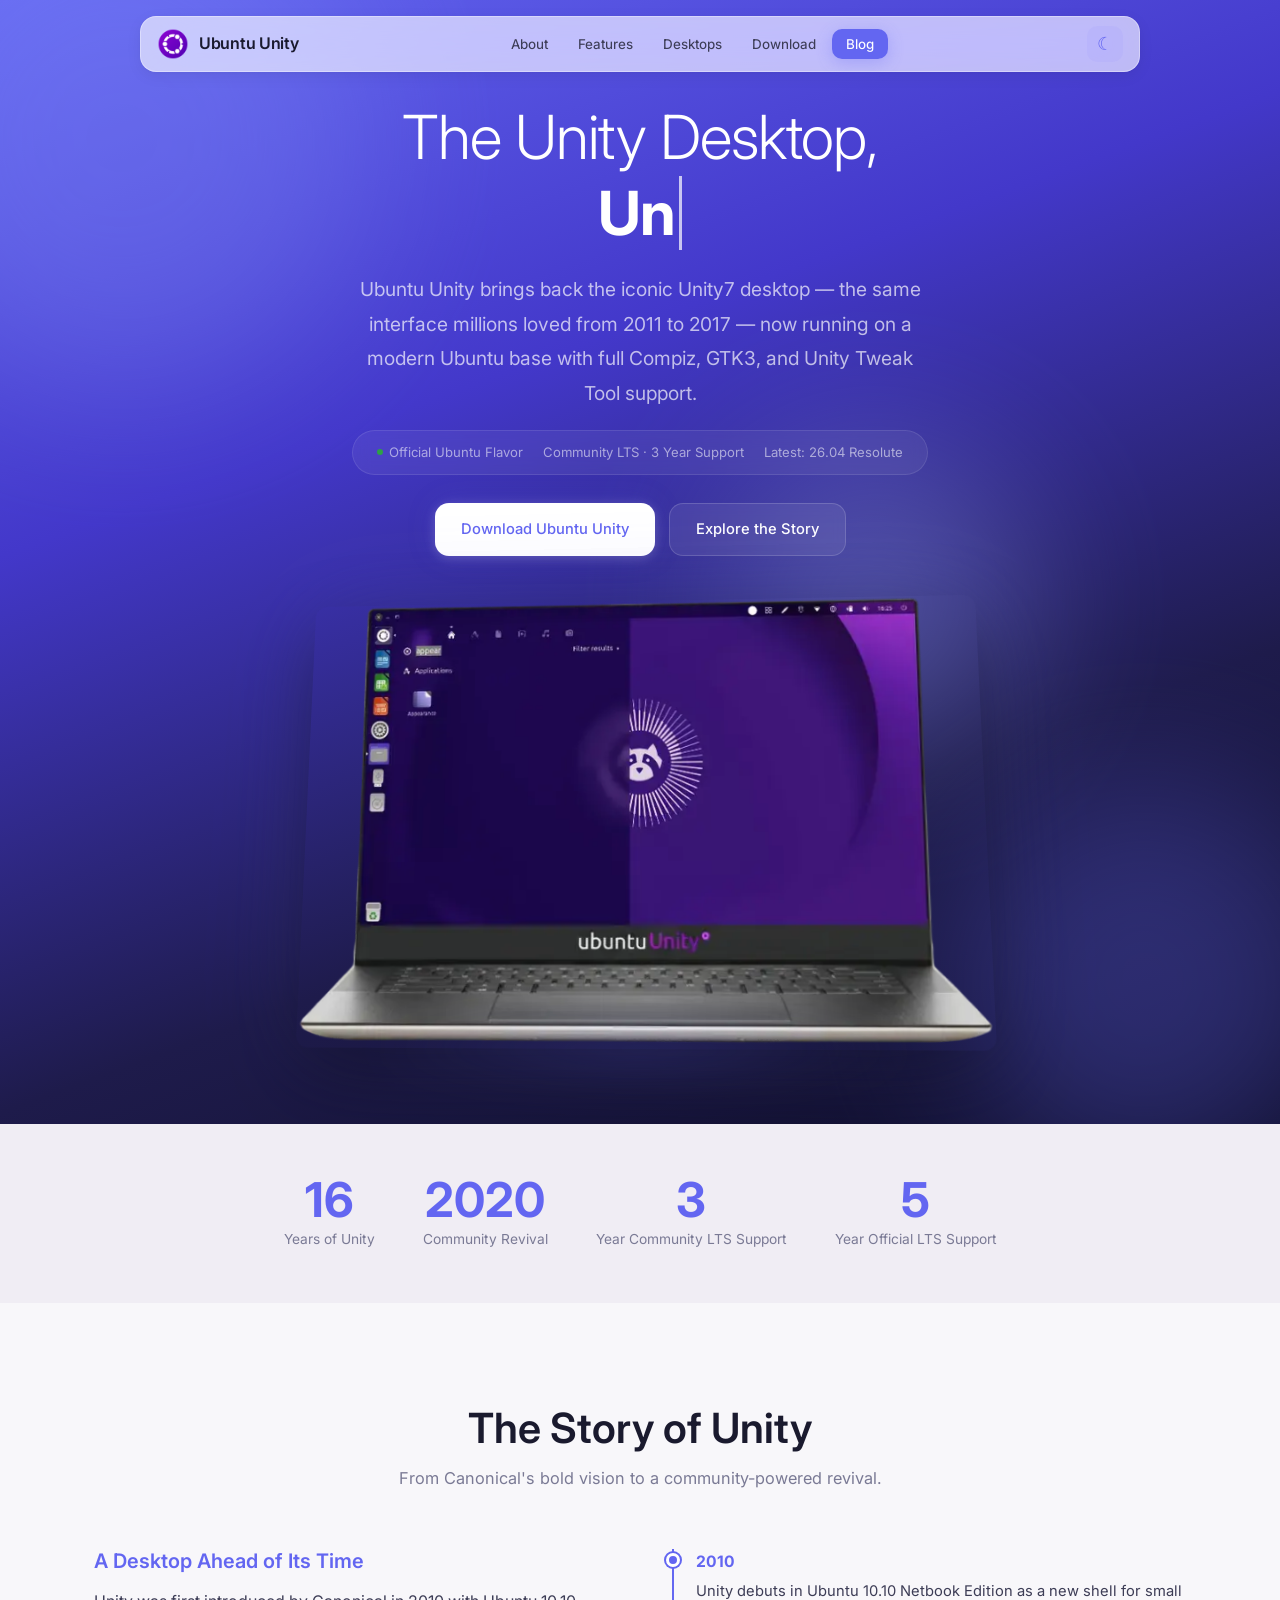
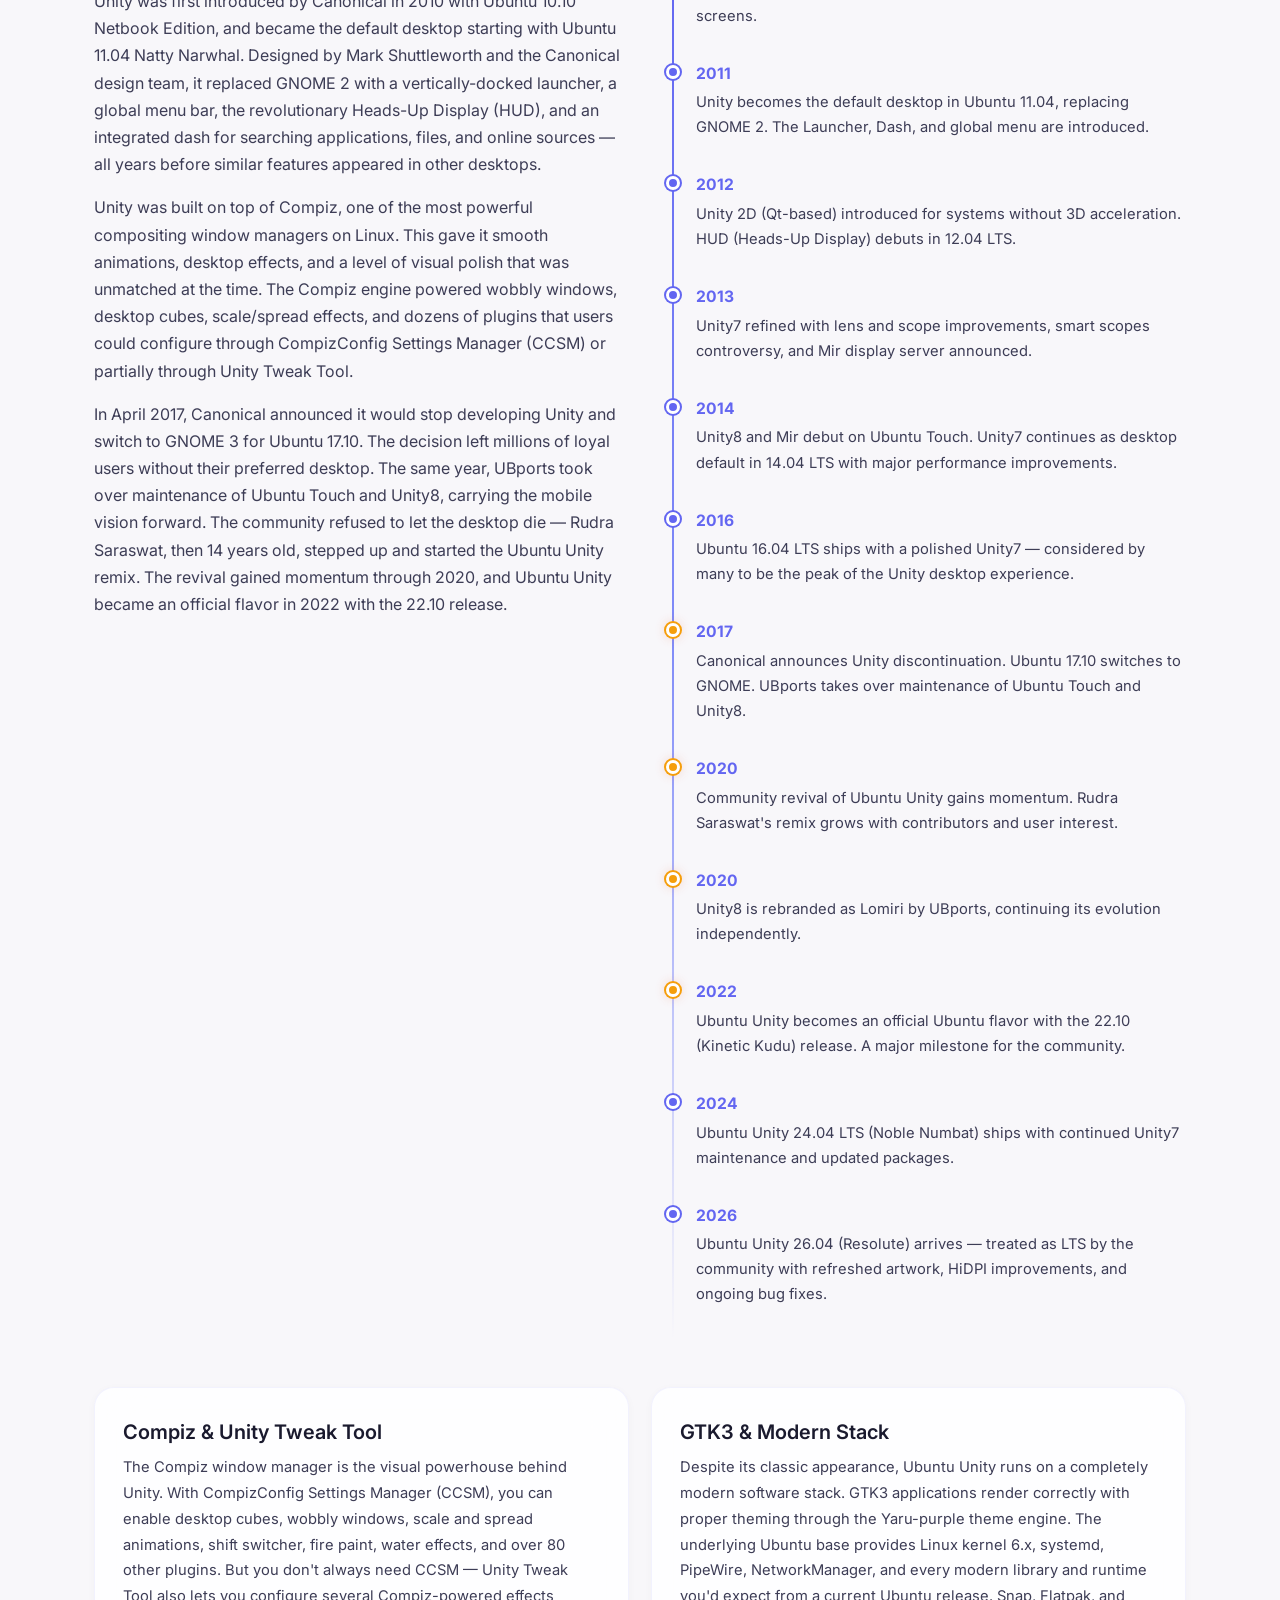
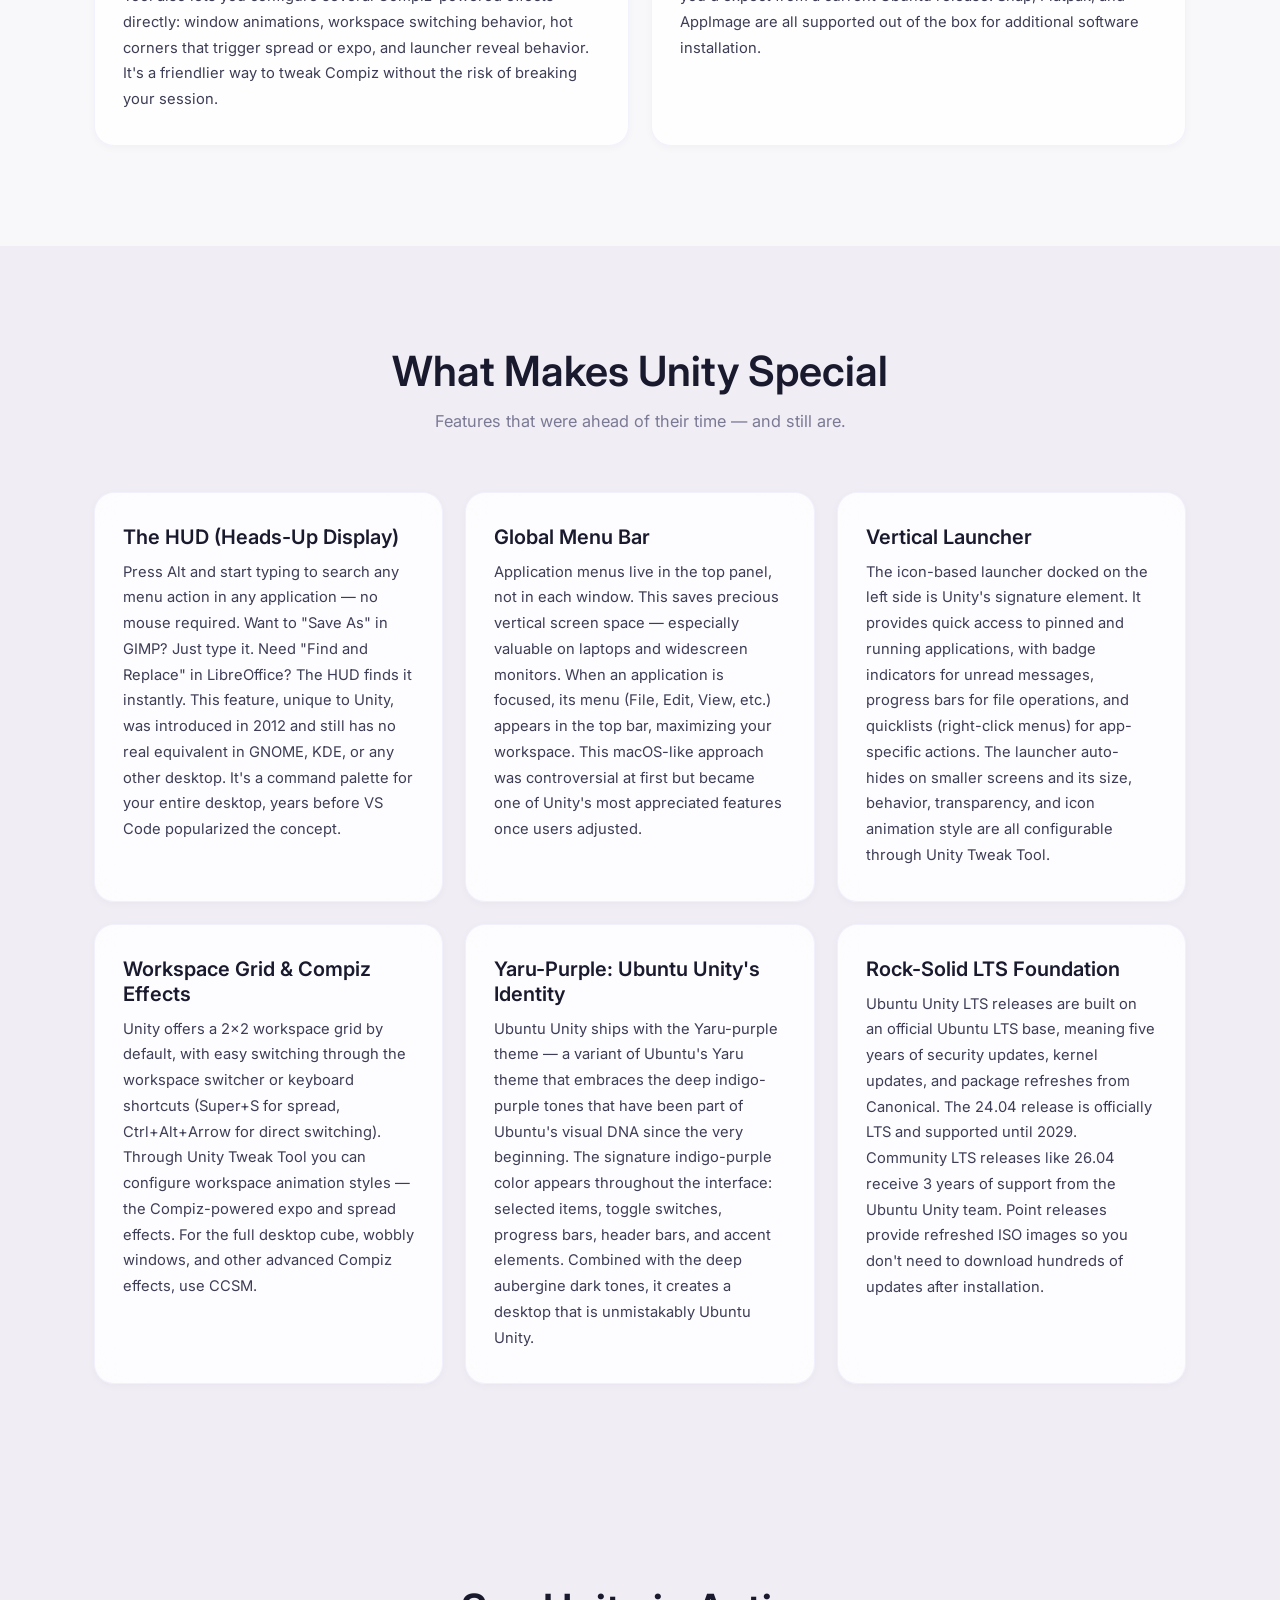
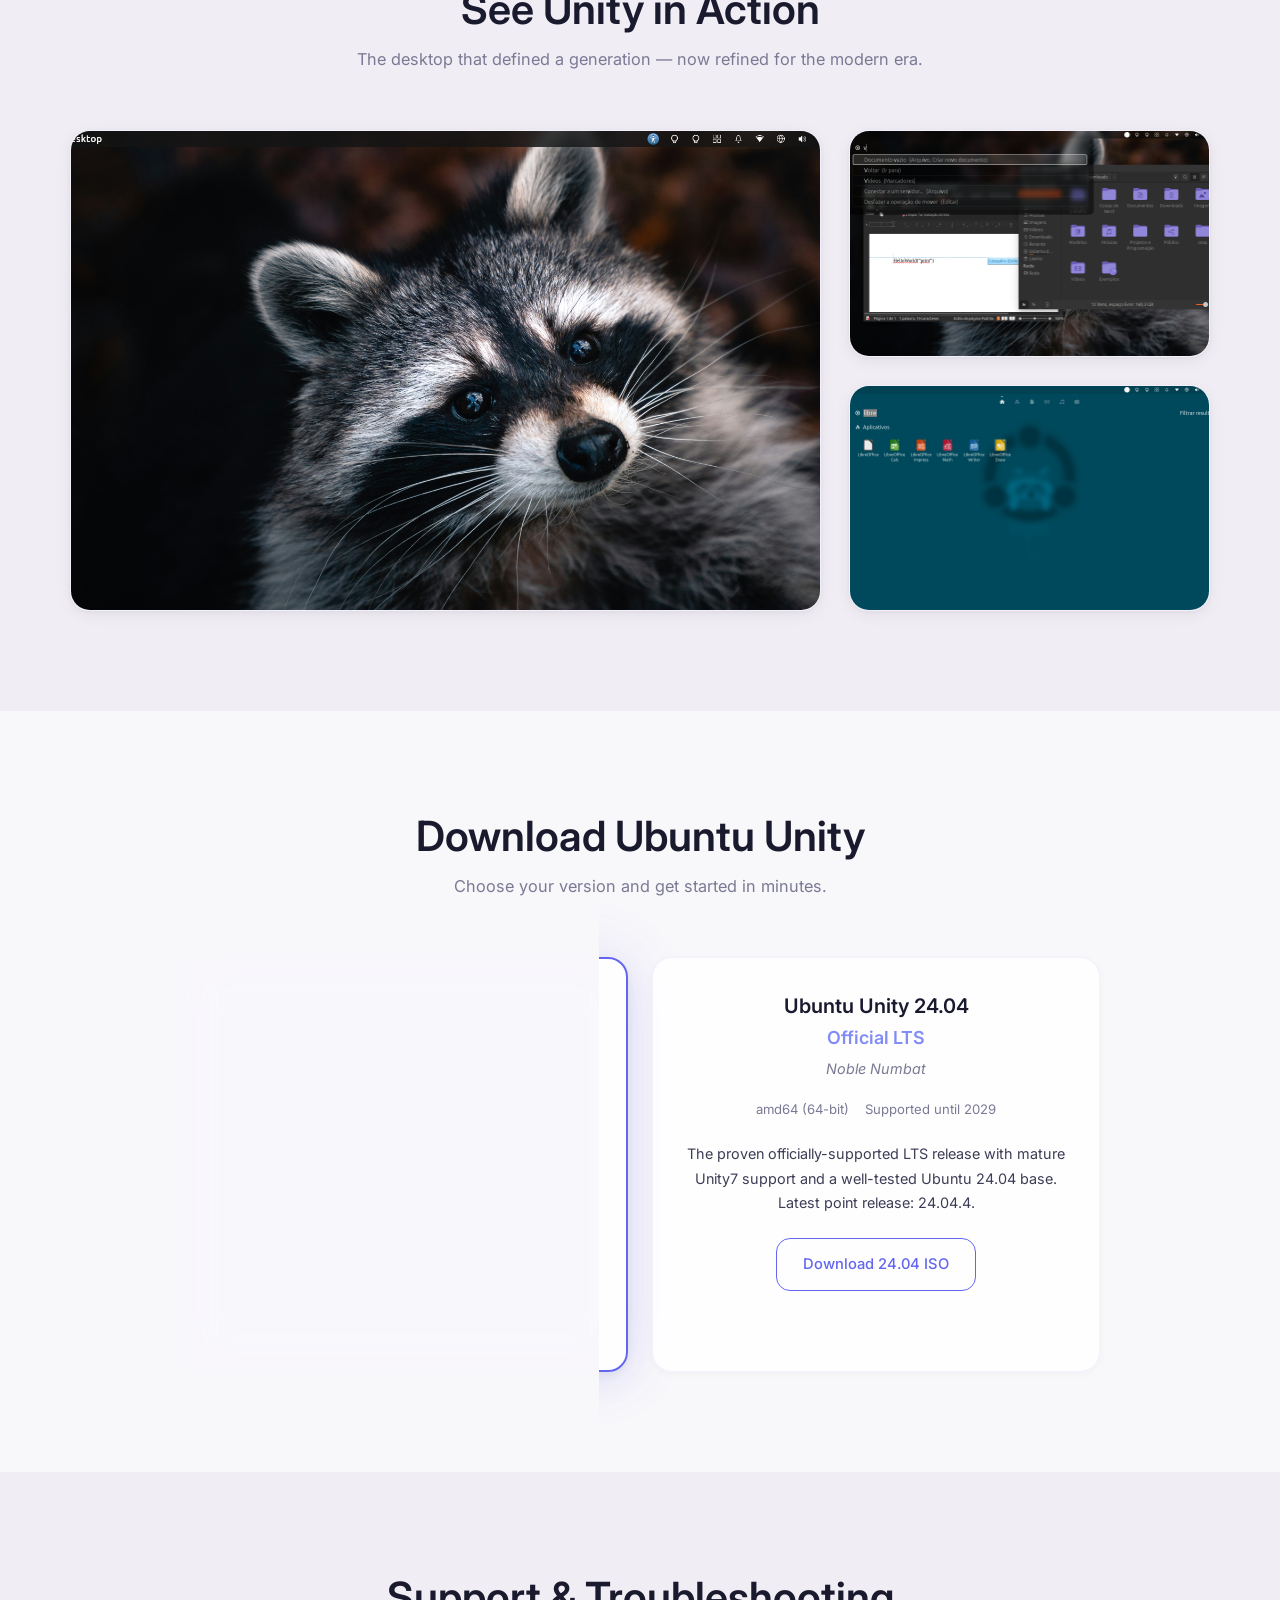
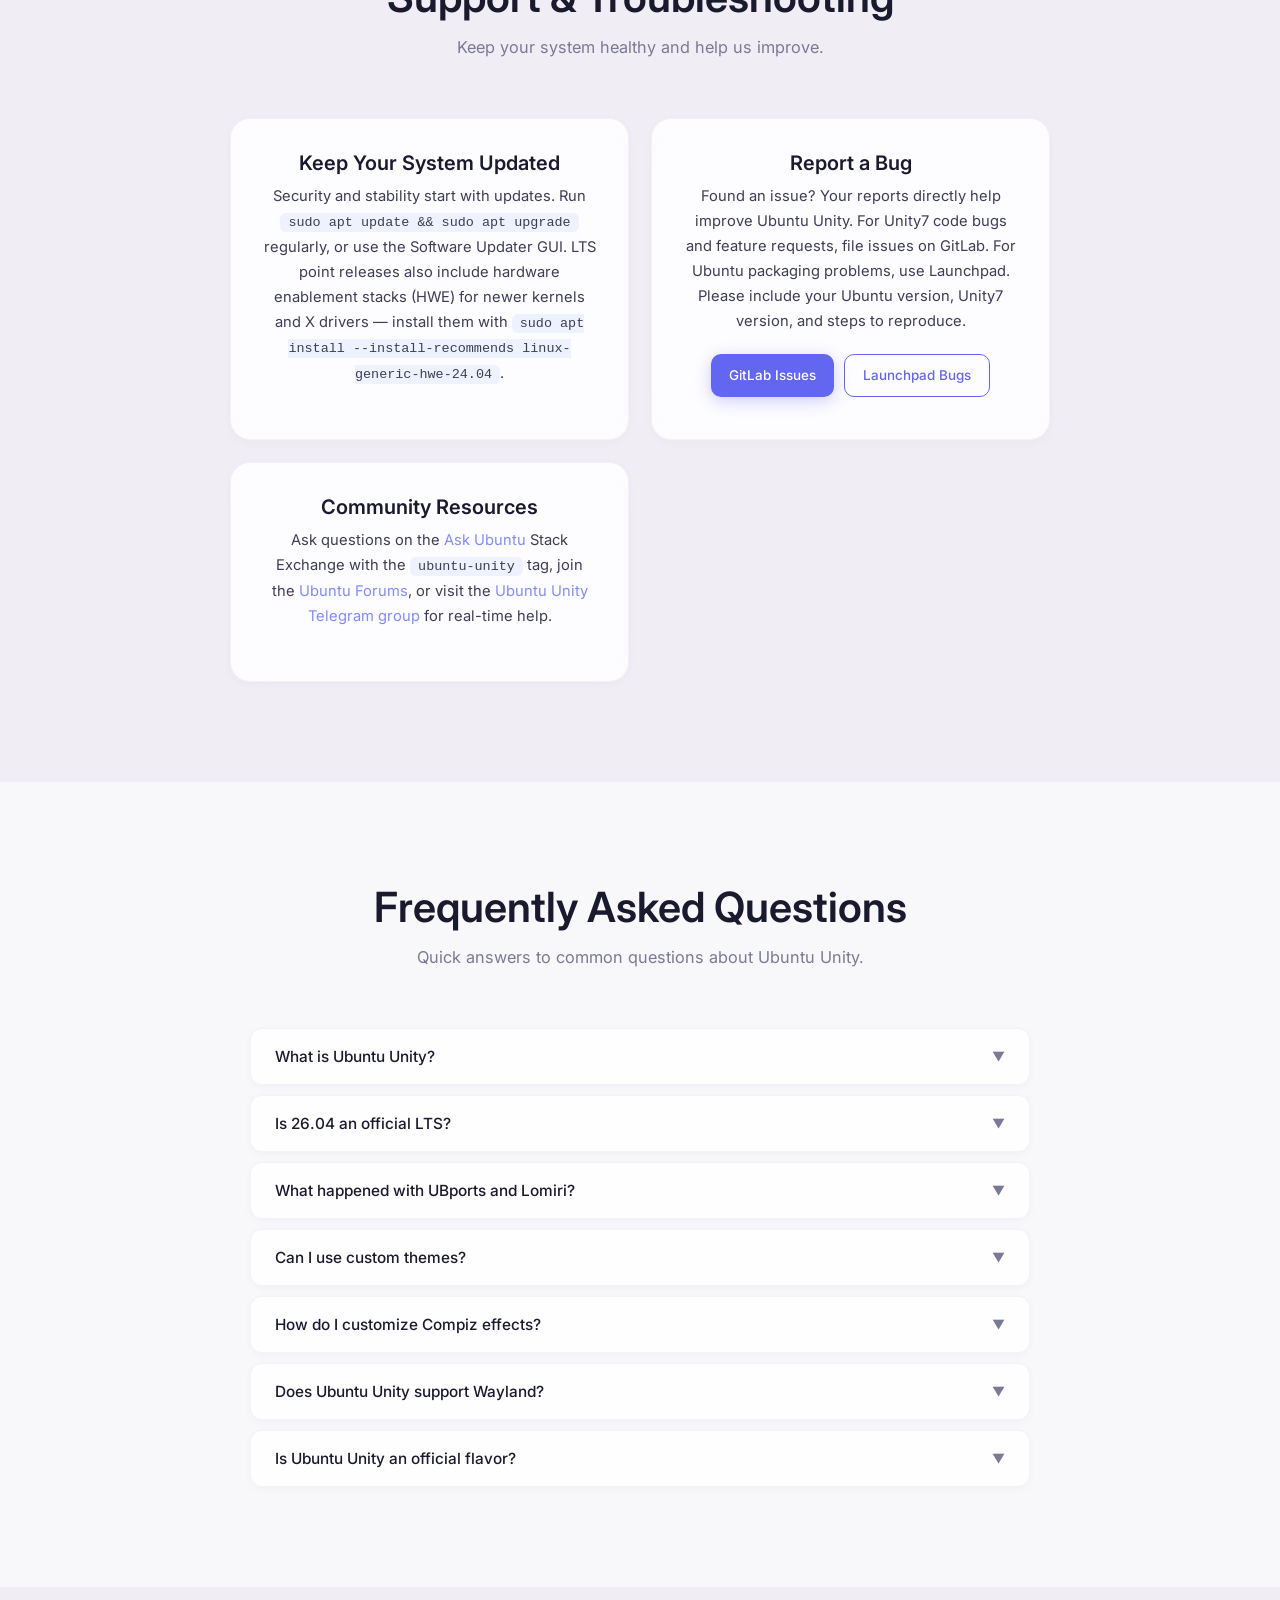
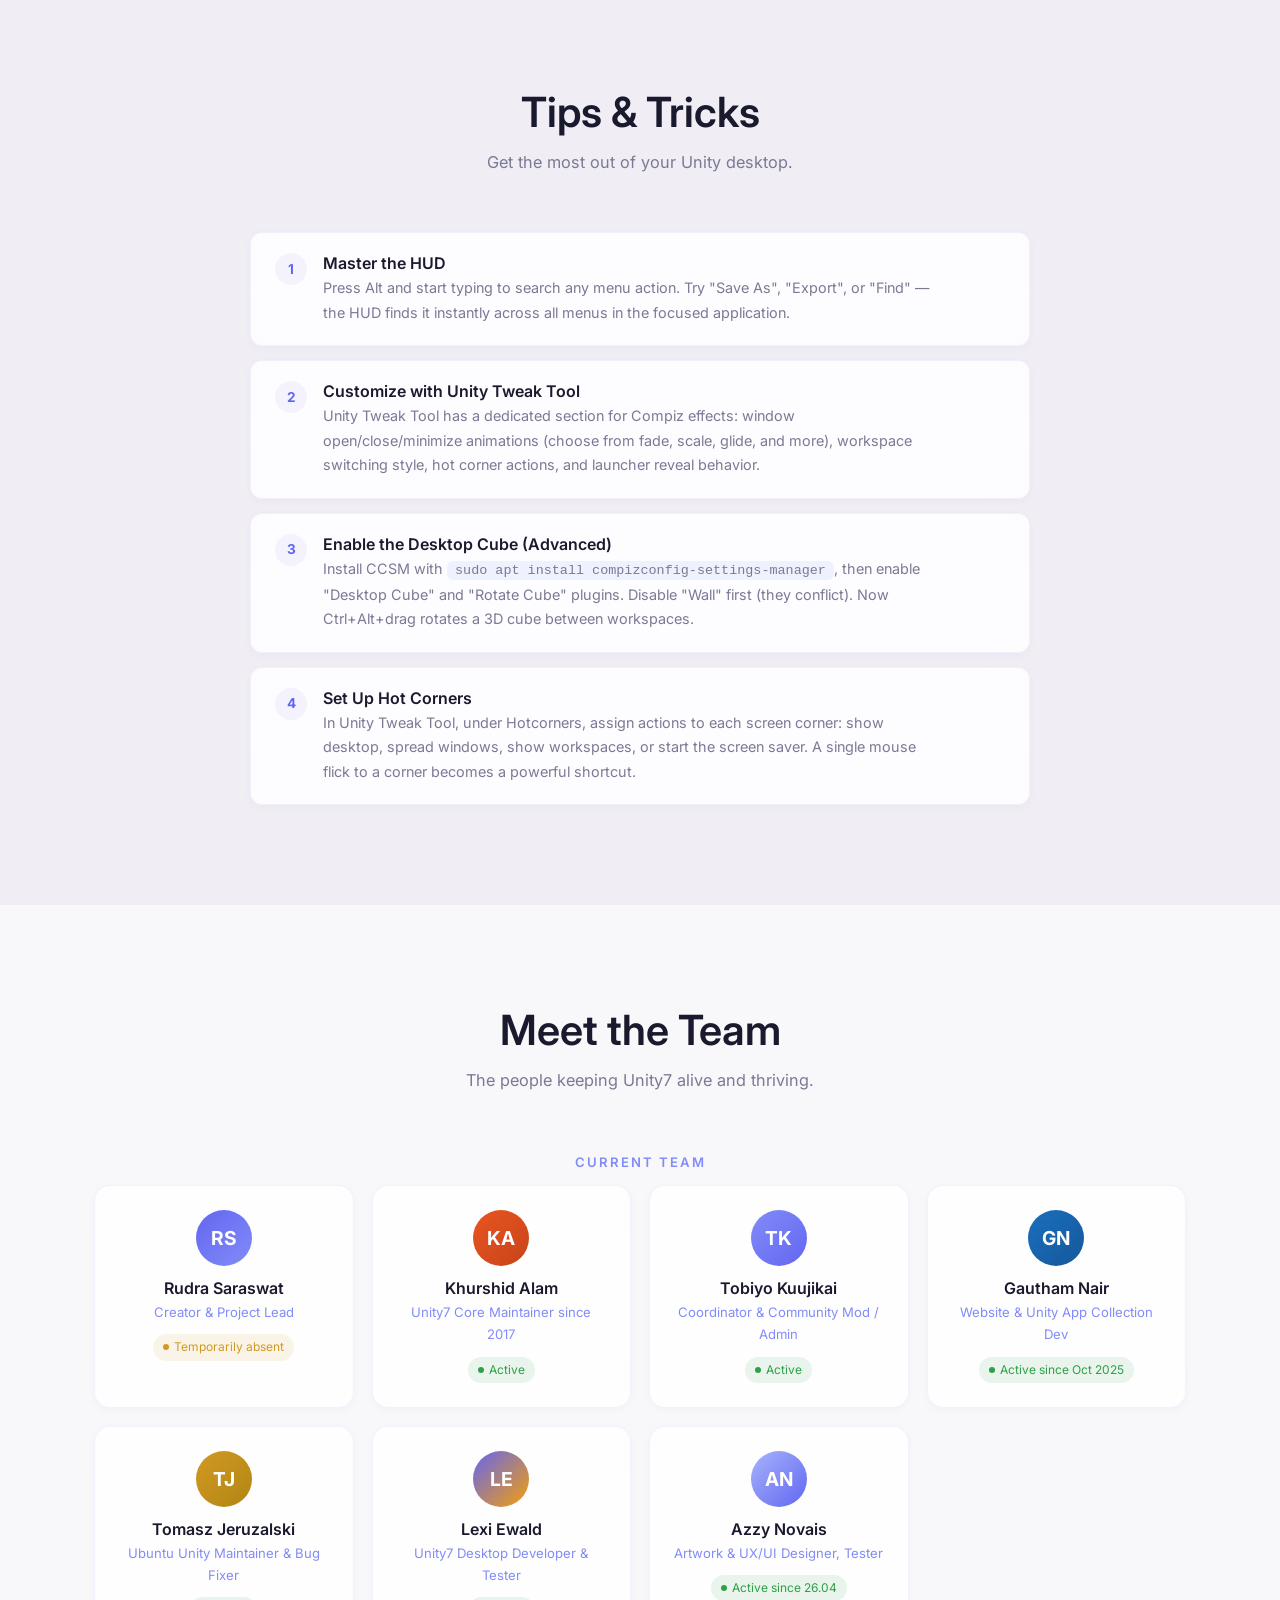
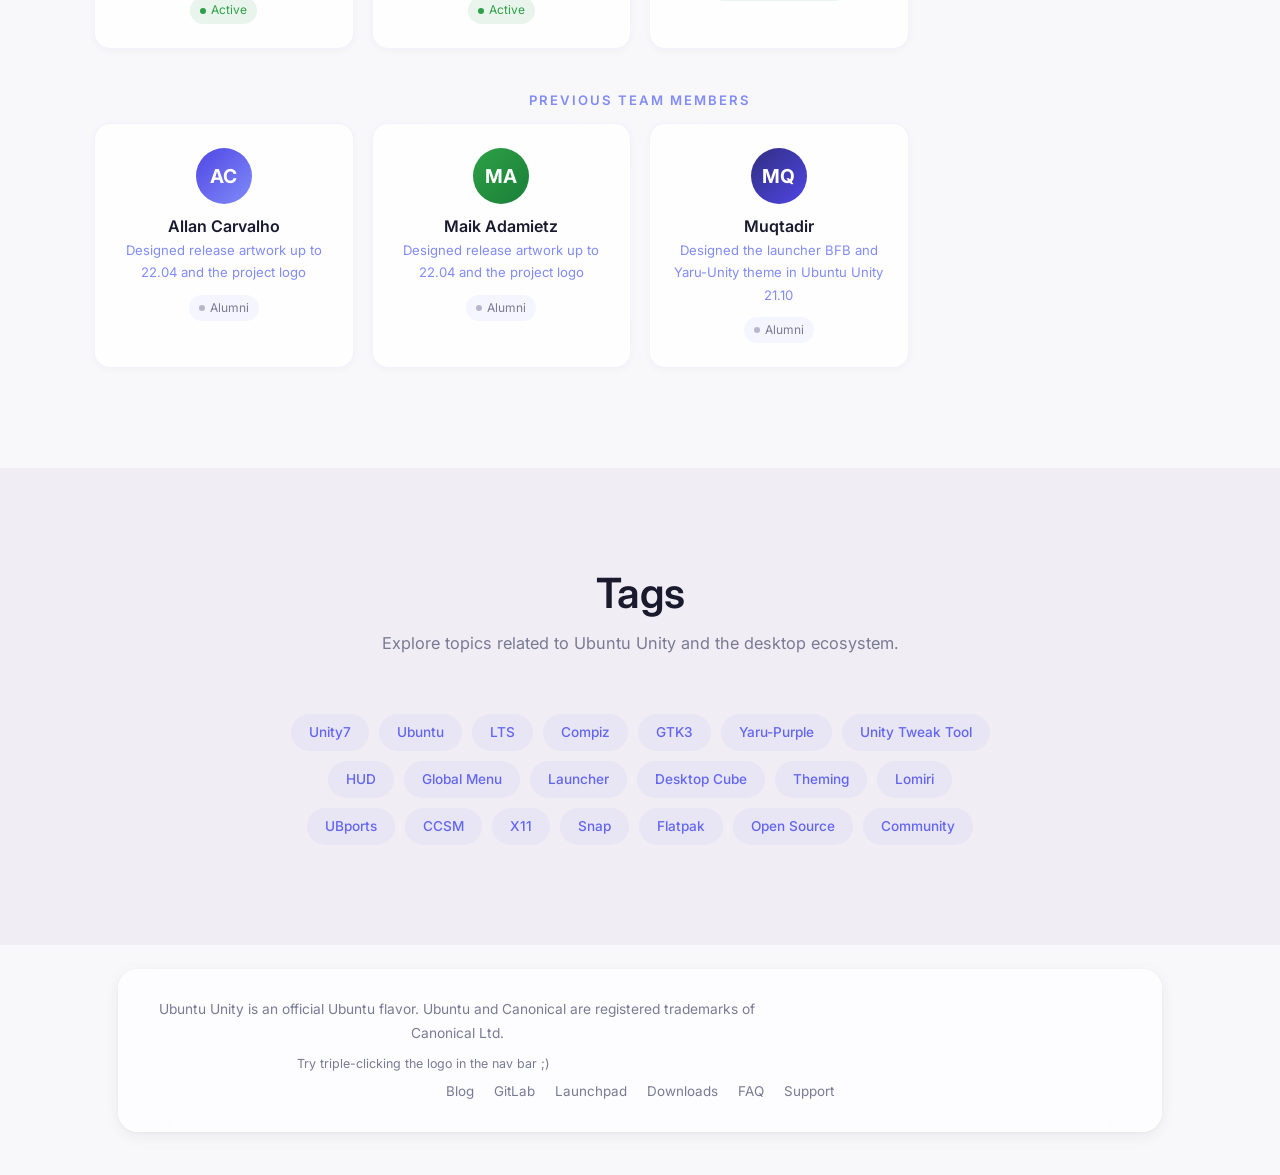
==== commit 41212a00: "Update index.html" ====
--- a/index.html
+++ b/index.html
@@ -392,13 +392,6 @@
     </div>
 
     <div class="team-card reveal">
-      <div class="team-av" style="background:linear-gradient(135deg,#2EA047,#1A7F37)">MA</div>
-      <h4>Maik Adamietz</h4>
-      <div class="role">Community Moderator / Admin</div>
-      <span class="status off">Stepped out</span>
-    </div>
-
-    <div class="team-card reveal">
       <div class="team-av" style="background:linear-gradient(135deg,#818CF8,#6366F1)">TK</div>
       <h4>Tobiyo Kuujikai</h4>
       <div class="role">Coordinator &amp; Community Mod / Admin</div>
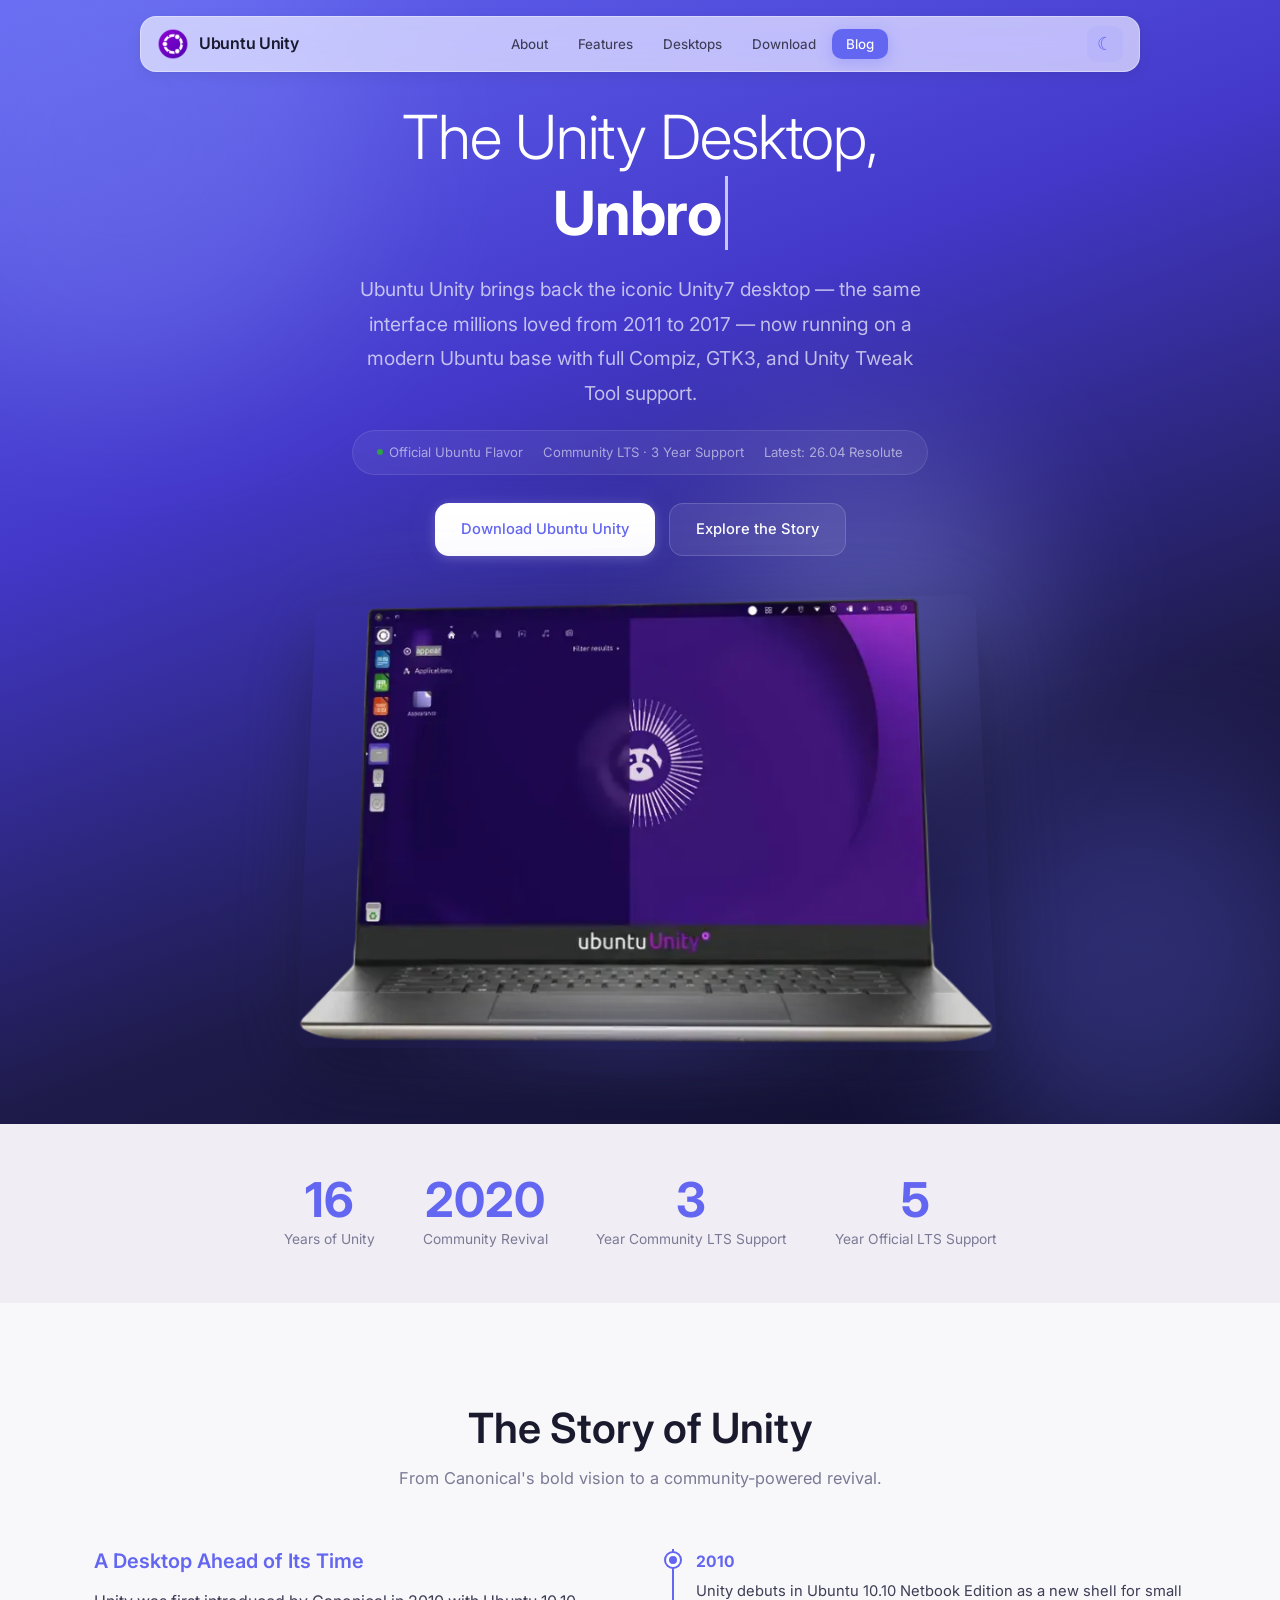
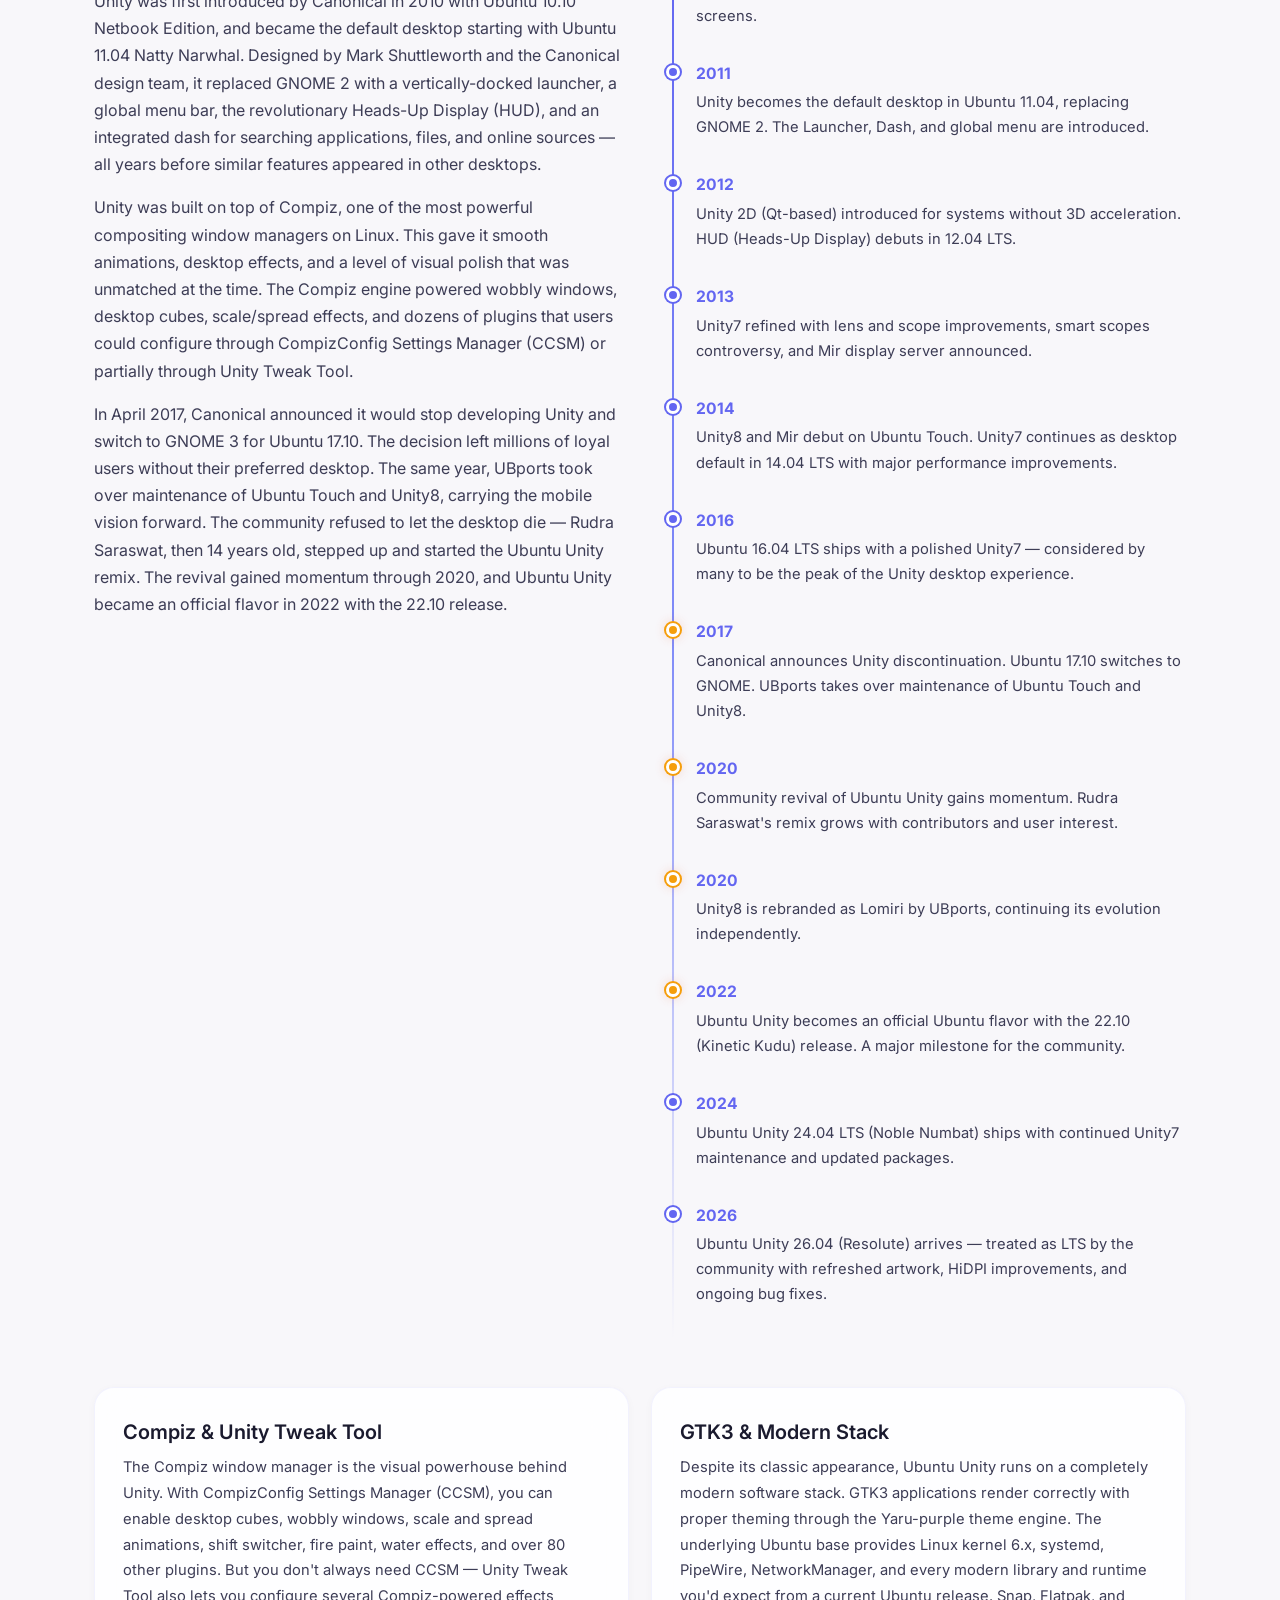
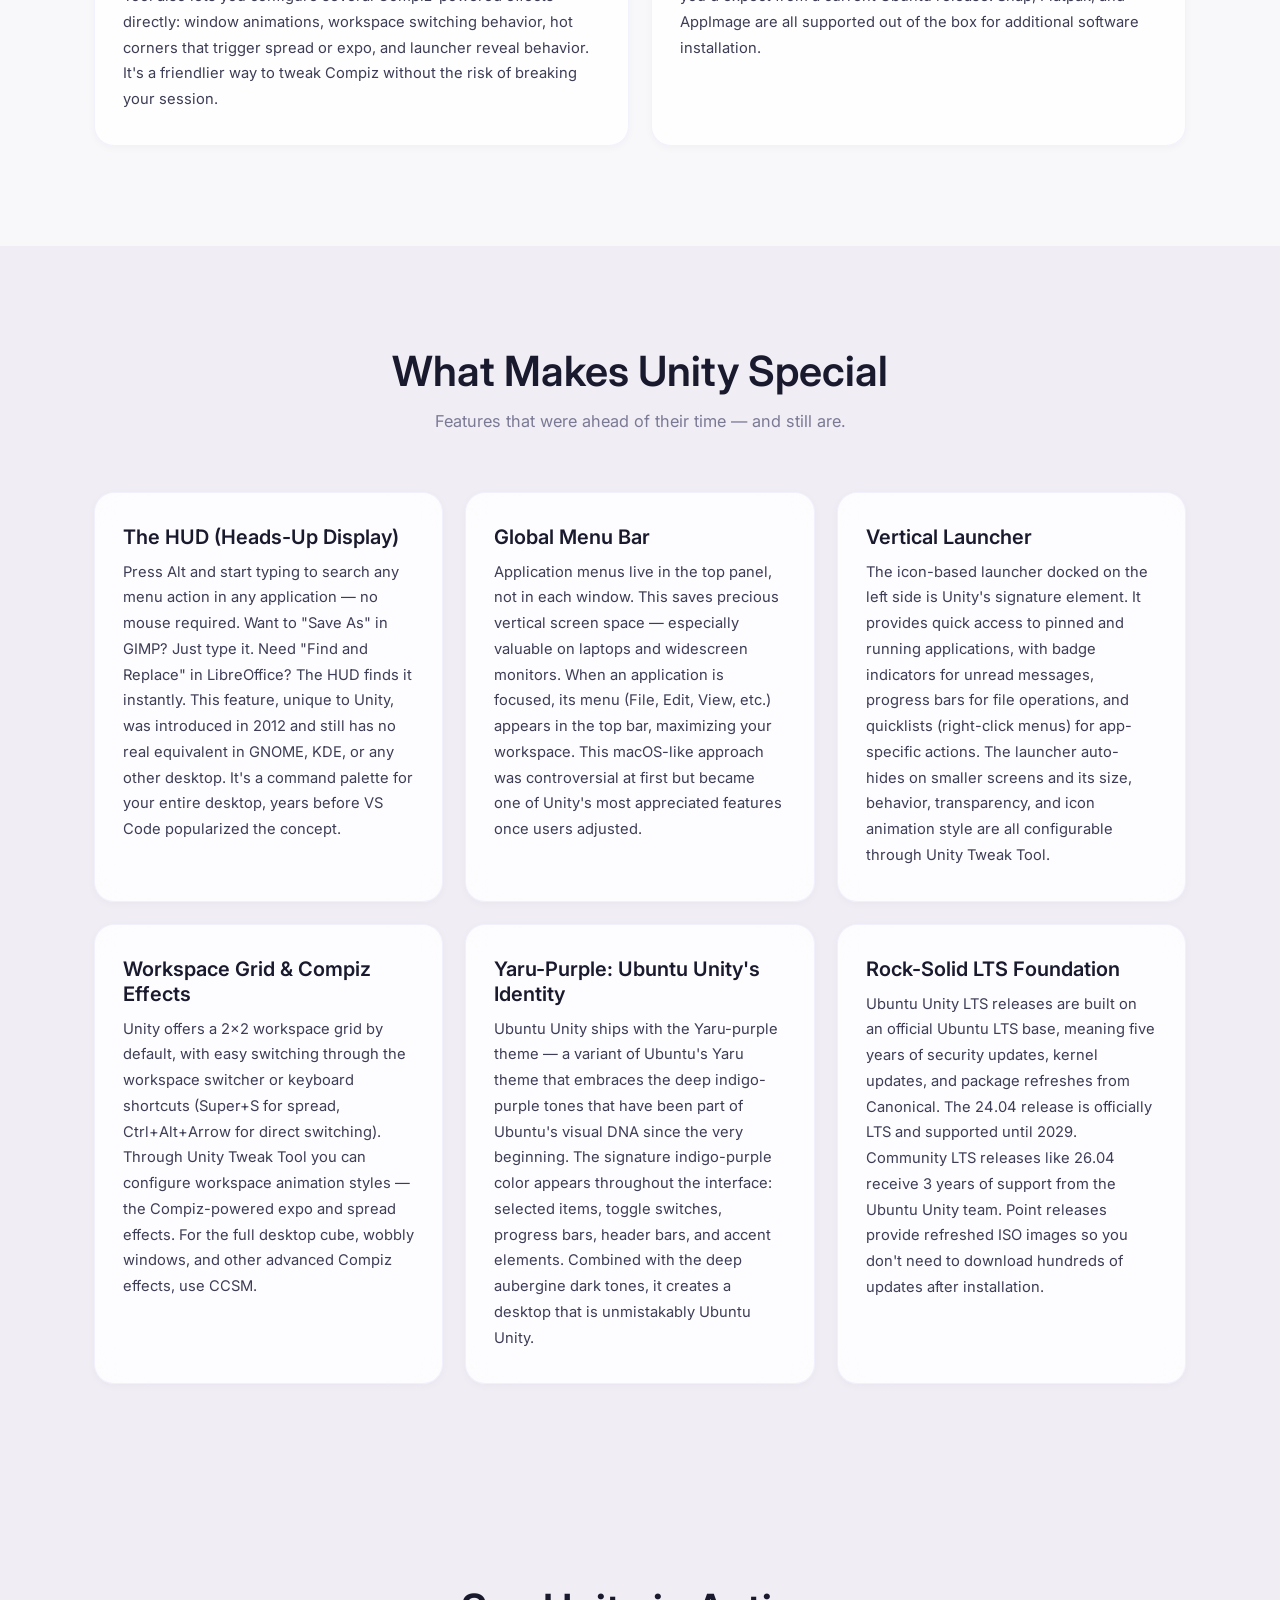
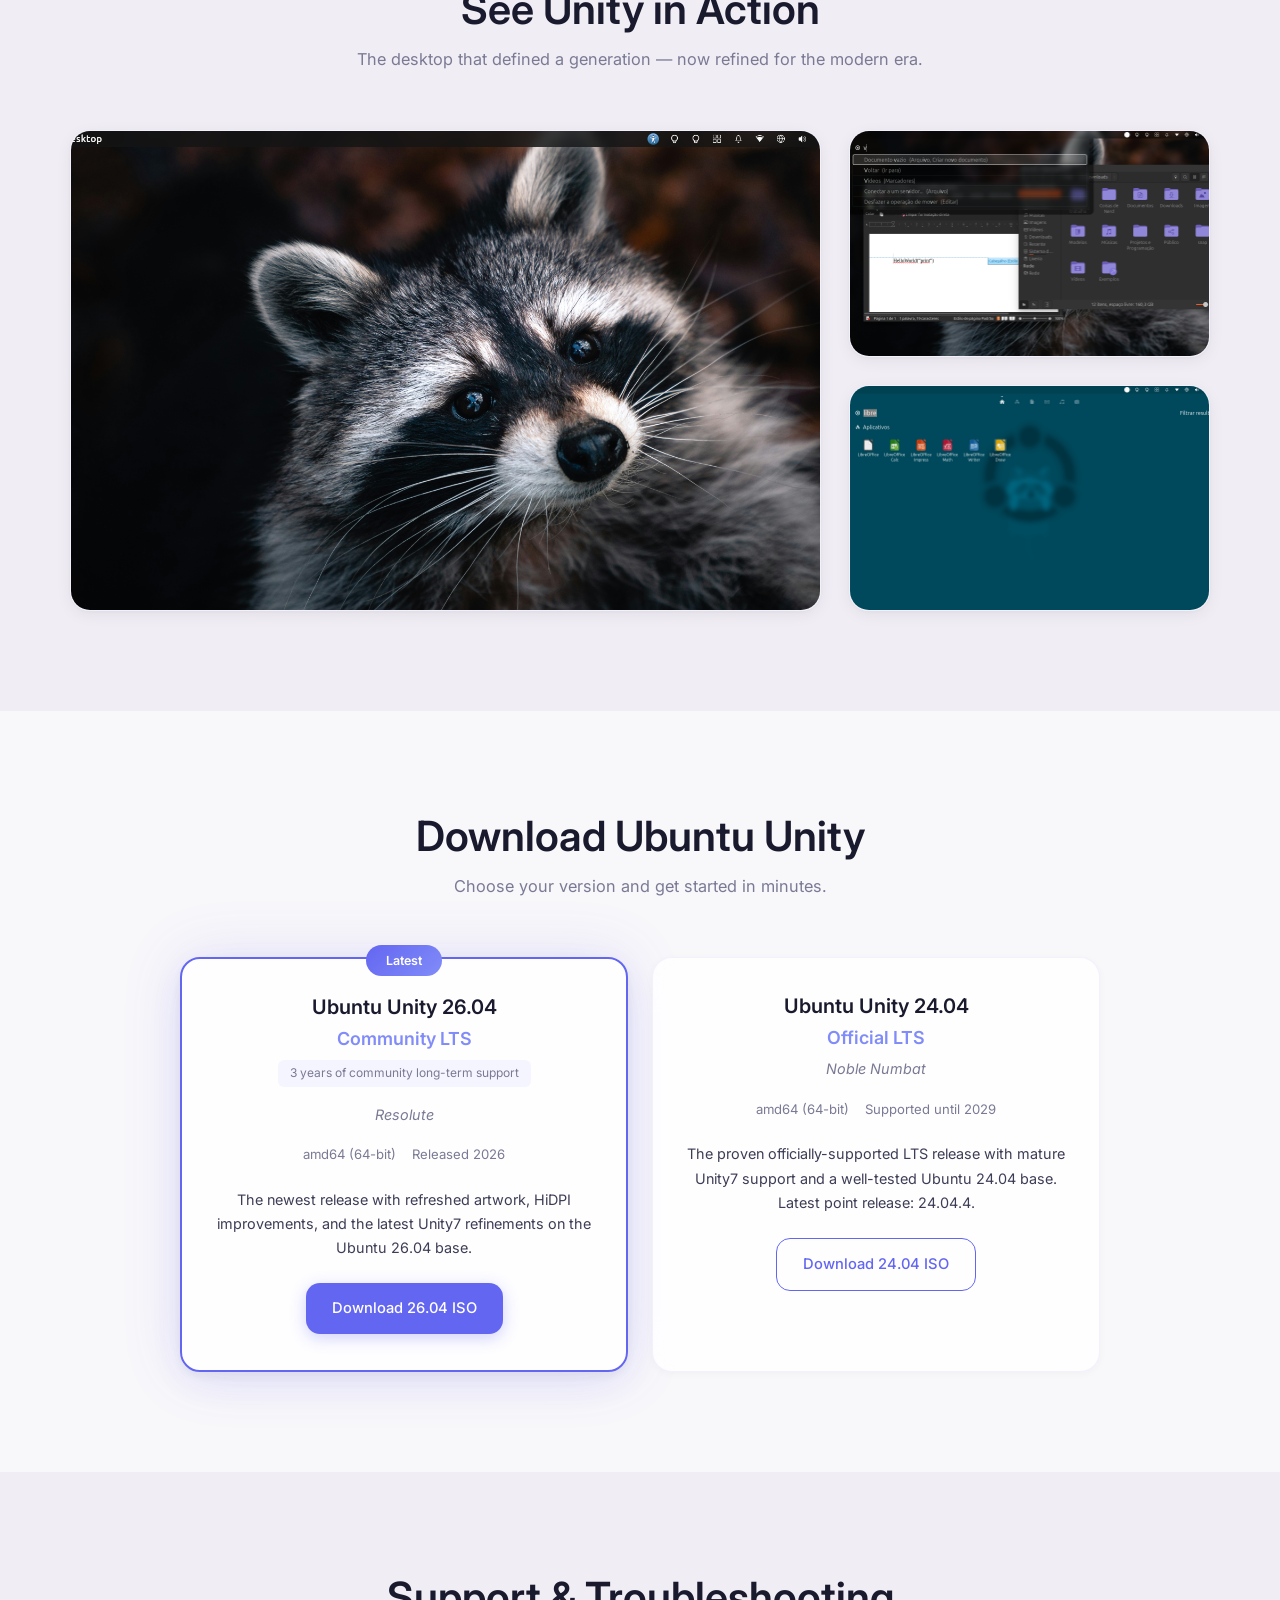
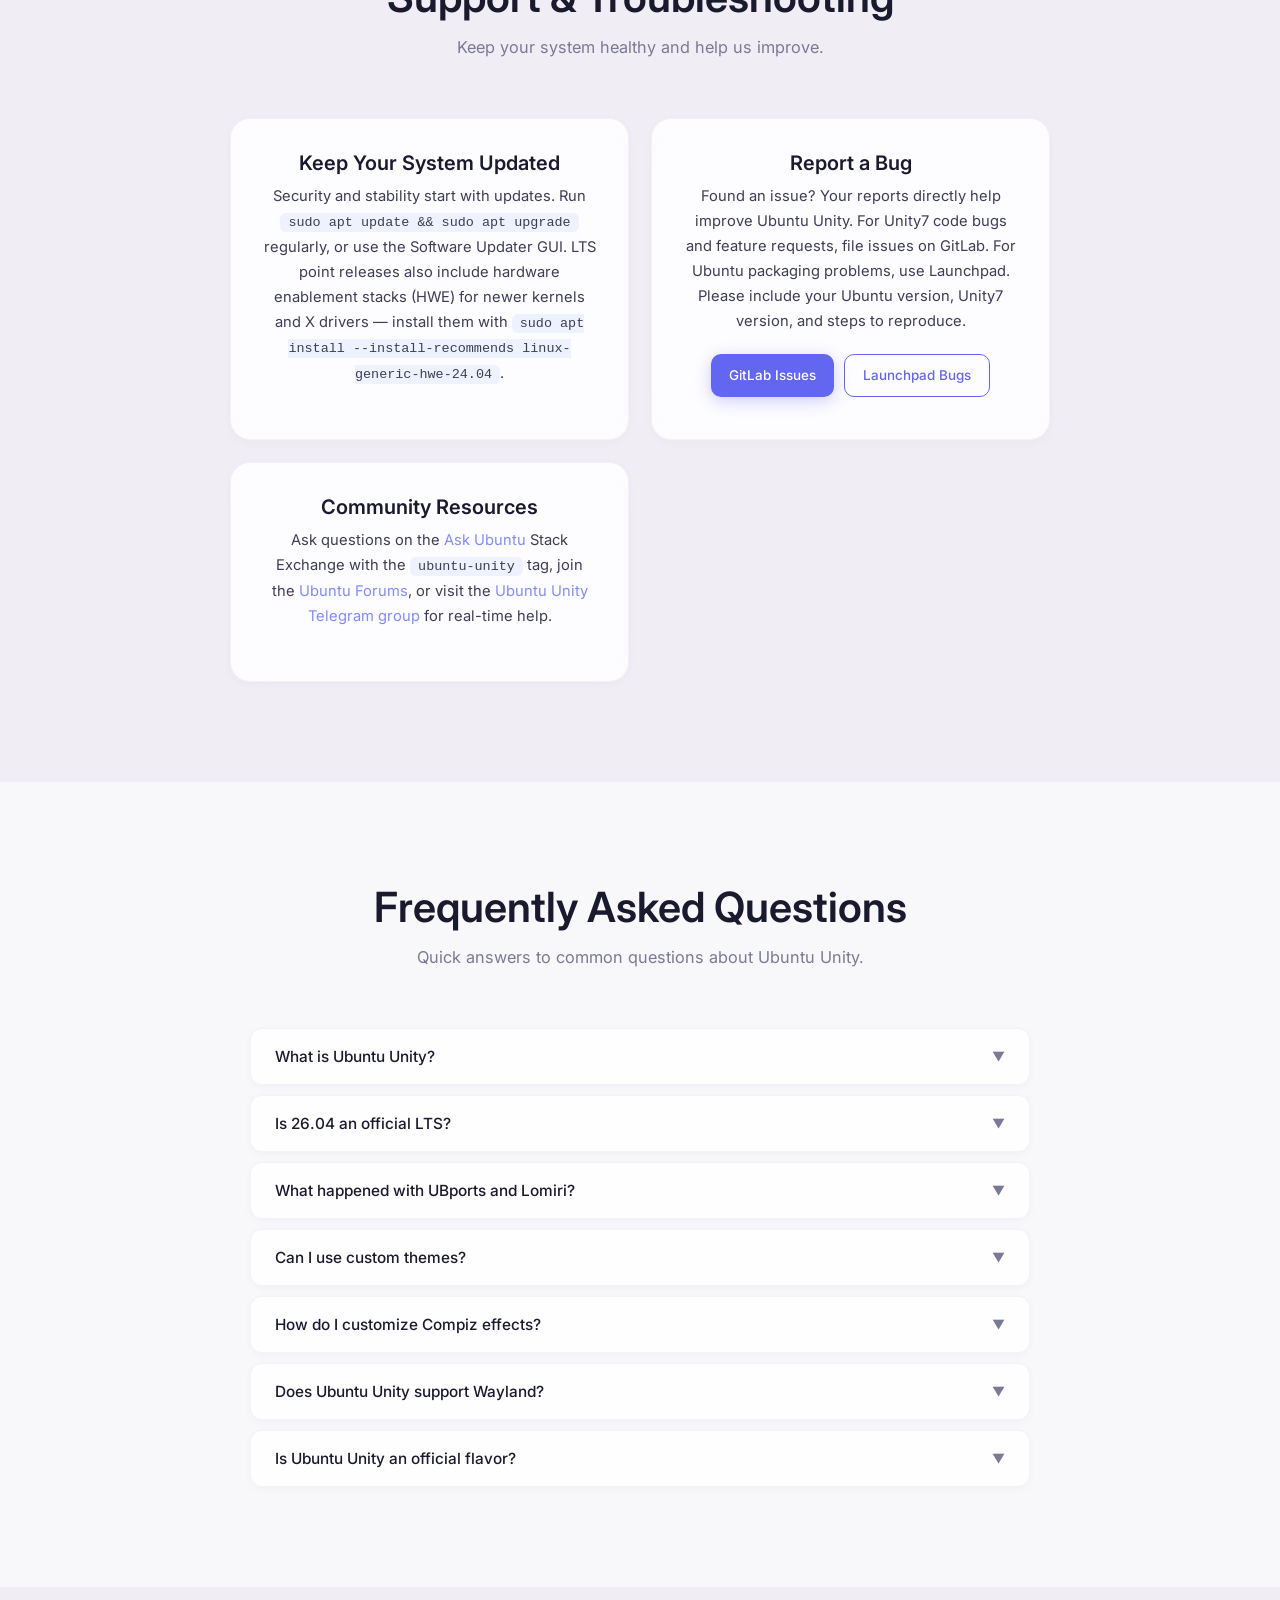
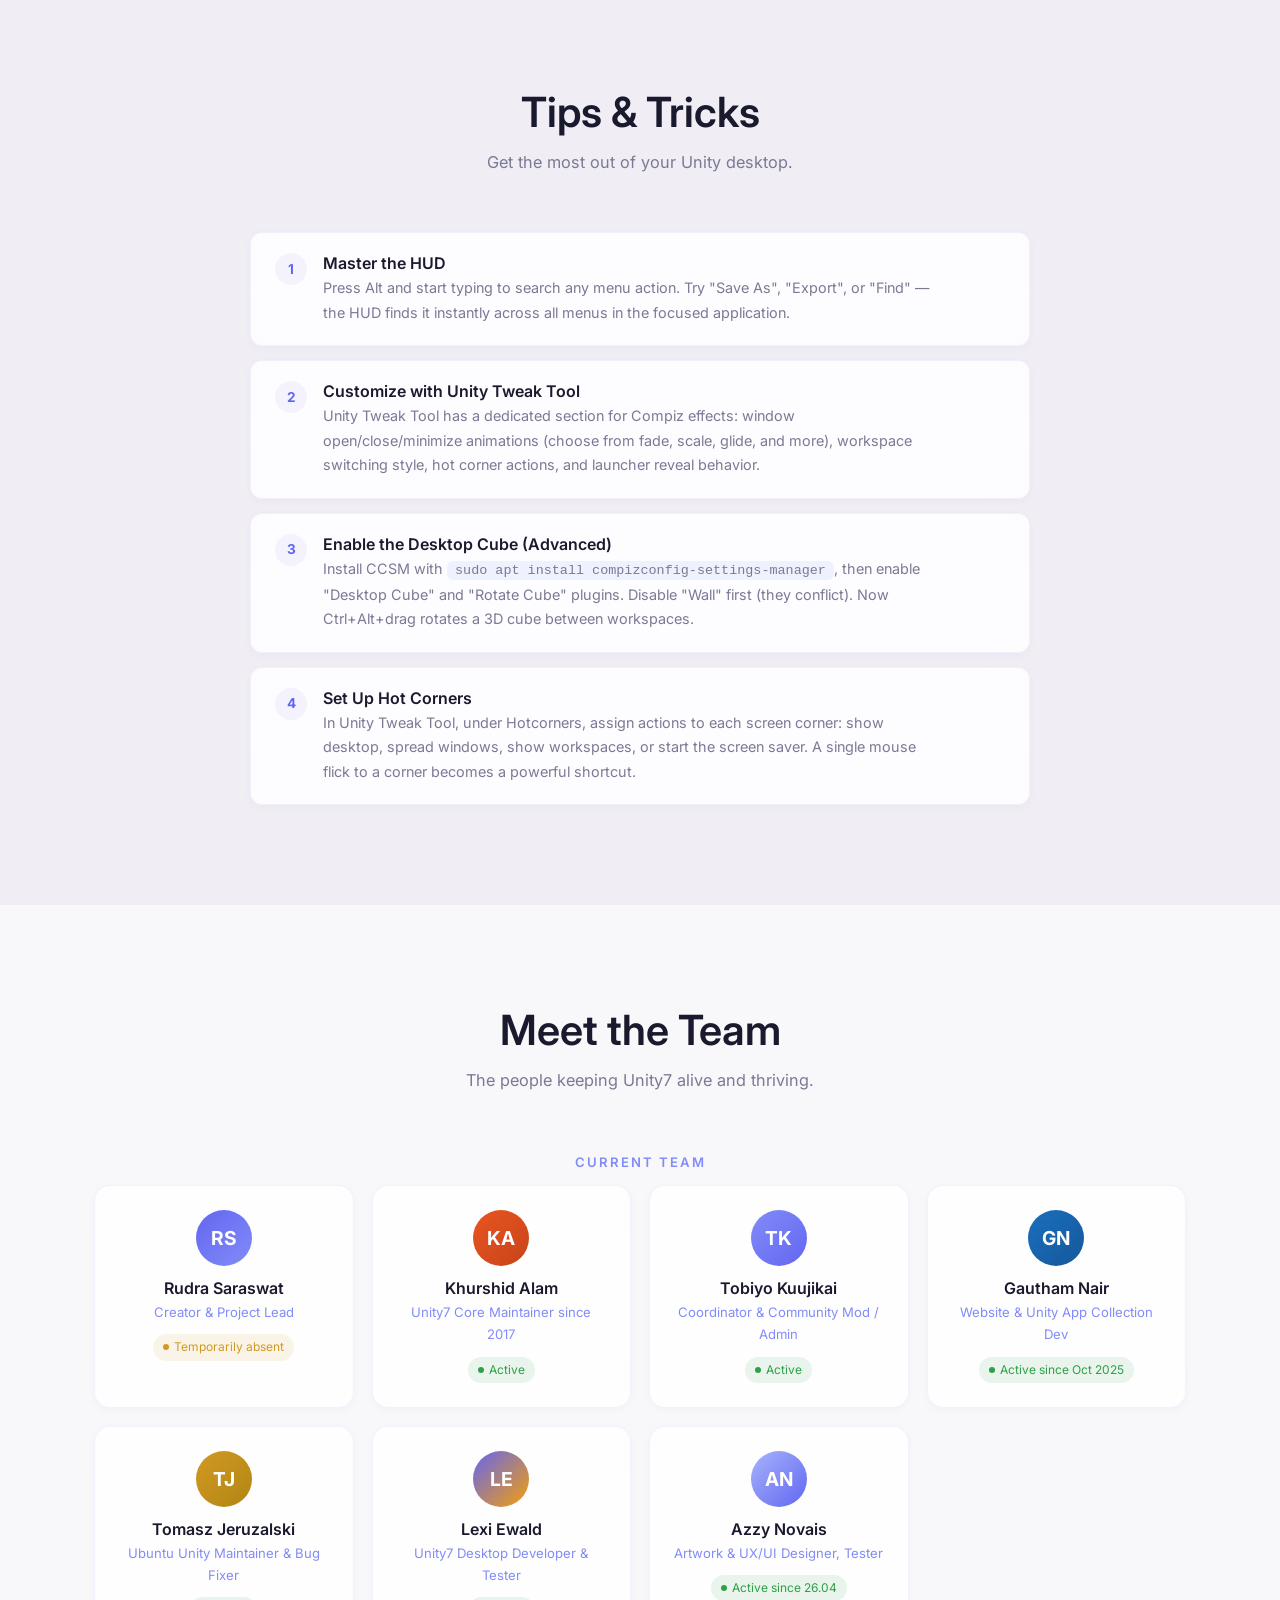
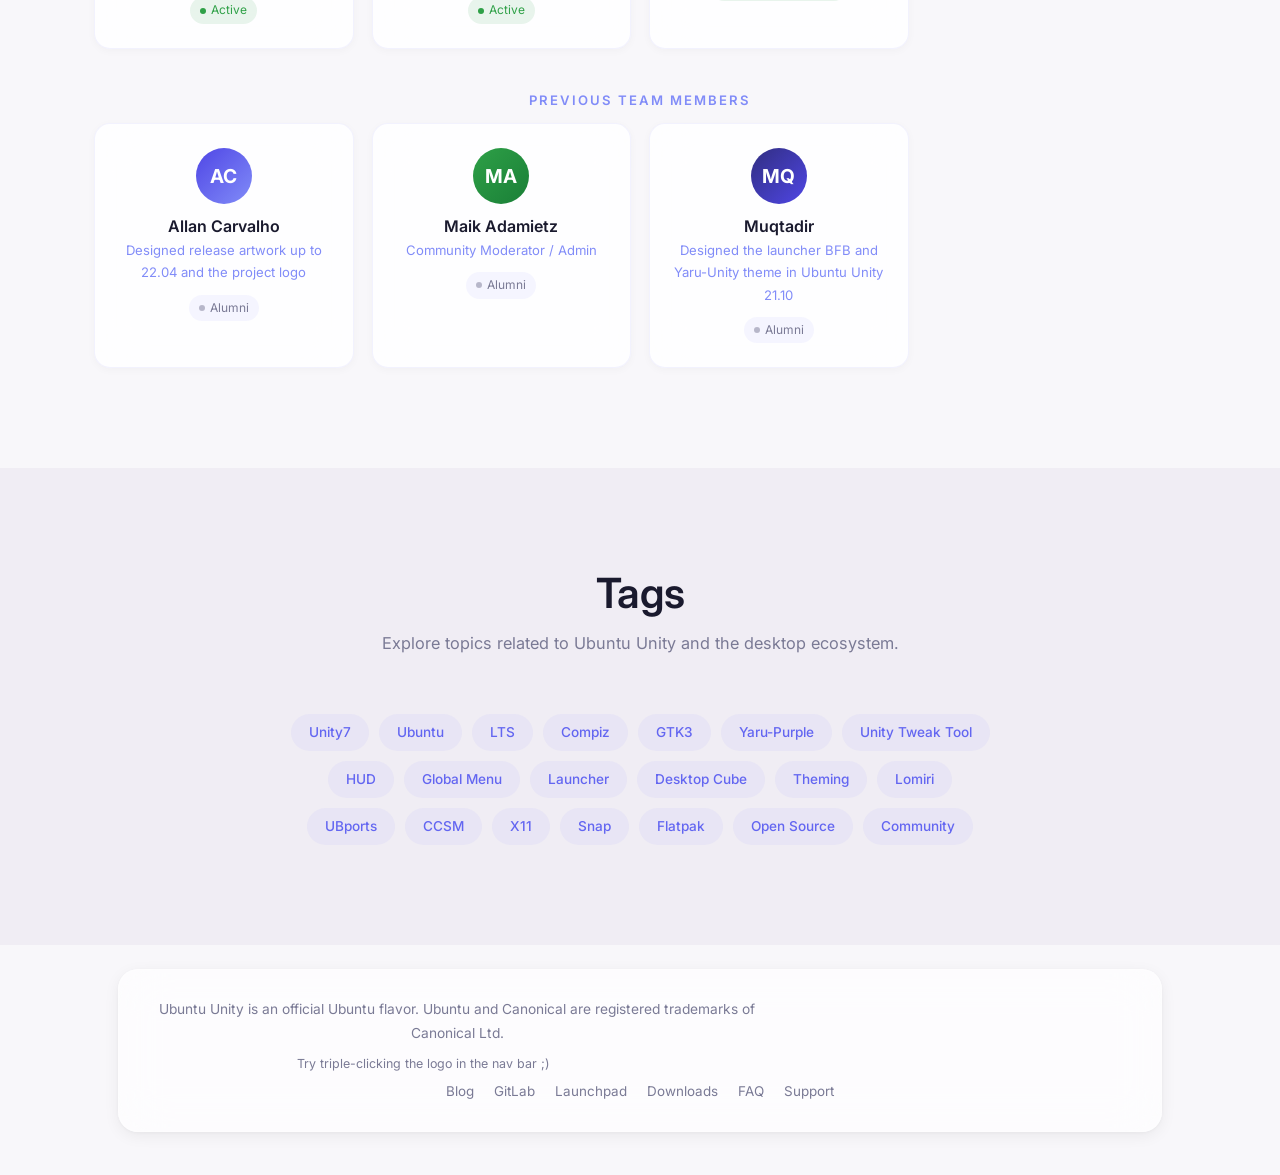
==== commit df7284c9: "Update role description for team member Maik Adamietz" ====
--- a/index.html
+++ b/index.html
@@ -441,7 +441,7 @@
         <div class="team-card reveal">
       <div class="team-av" style="background:linear-gradient(135deg,#2EA047,#1A7F37)">MA</div>
       <h4>Maik Adamietz</h4>
-      <div class="role">Designed release artwork up to 22.04 and the project logo</div>
+      <div class="role">Community Moderator / Admin</div>
       <span class="status alumni">Alumni</span>
     </div>
 
